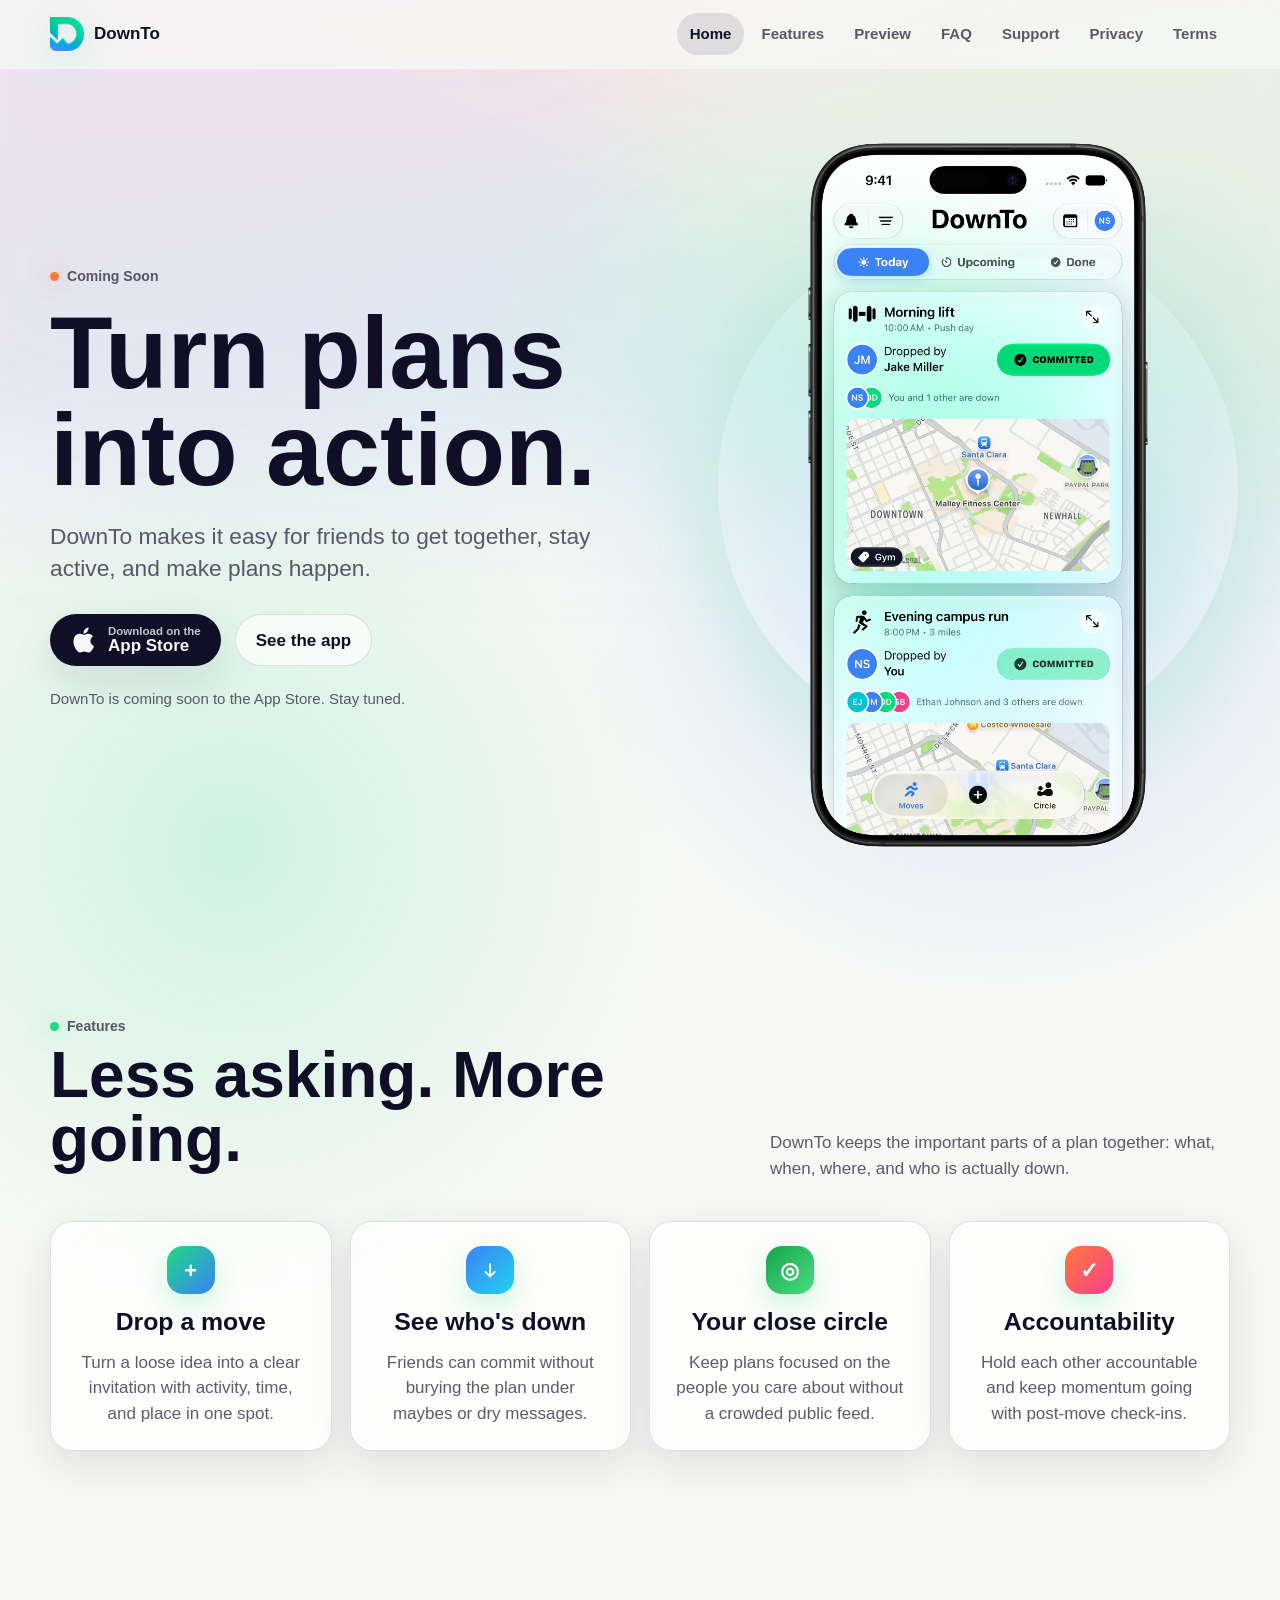
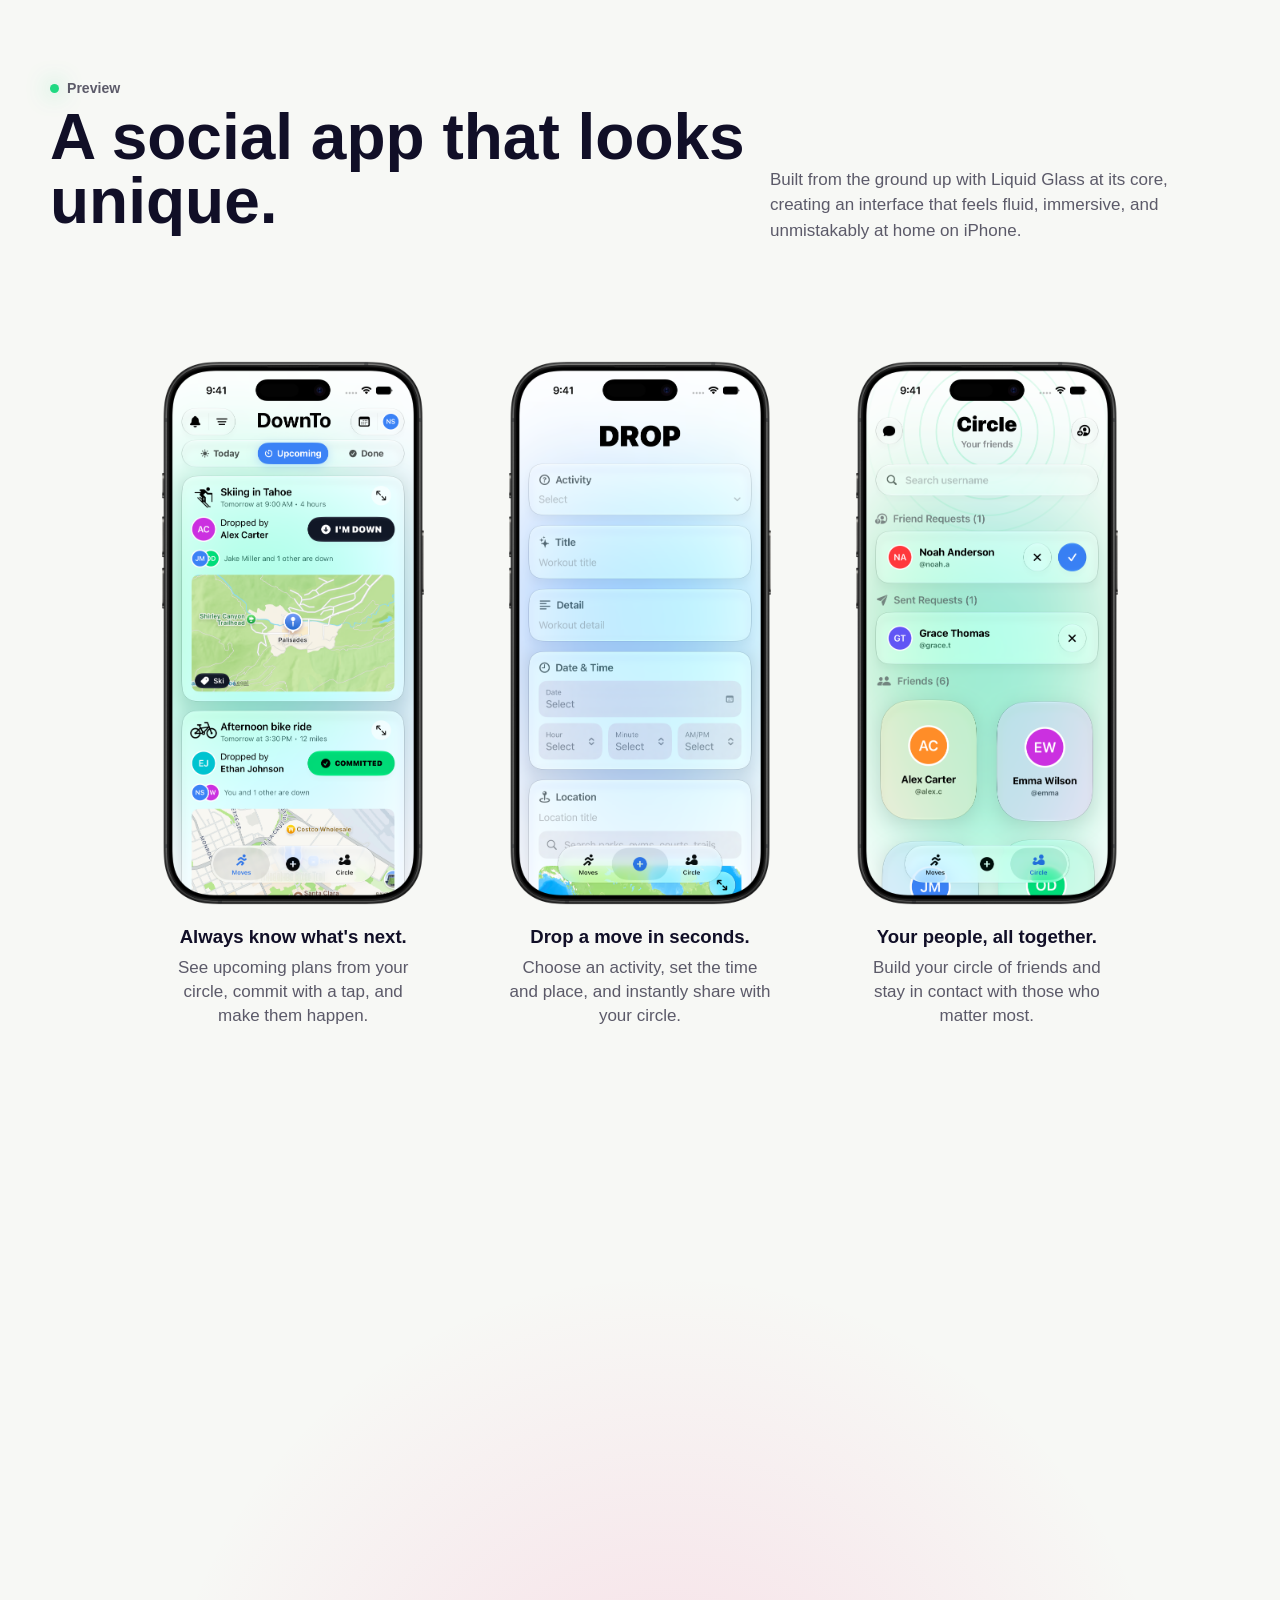
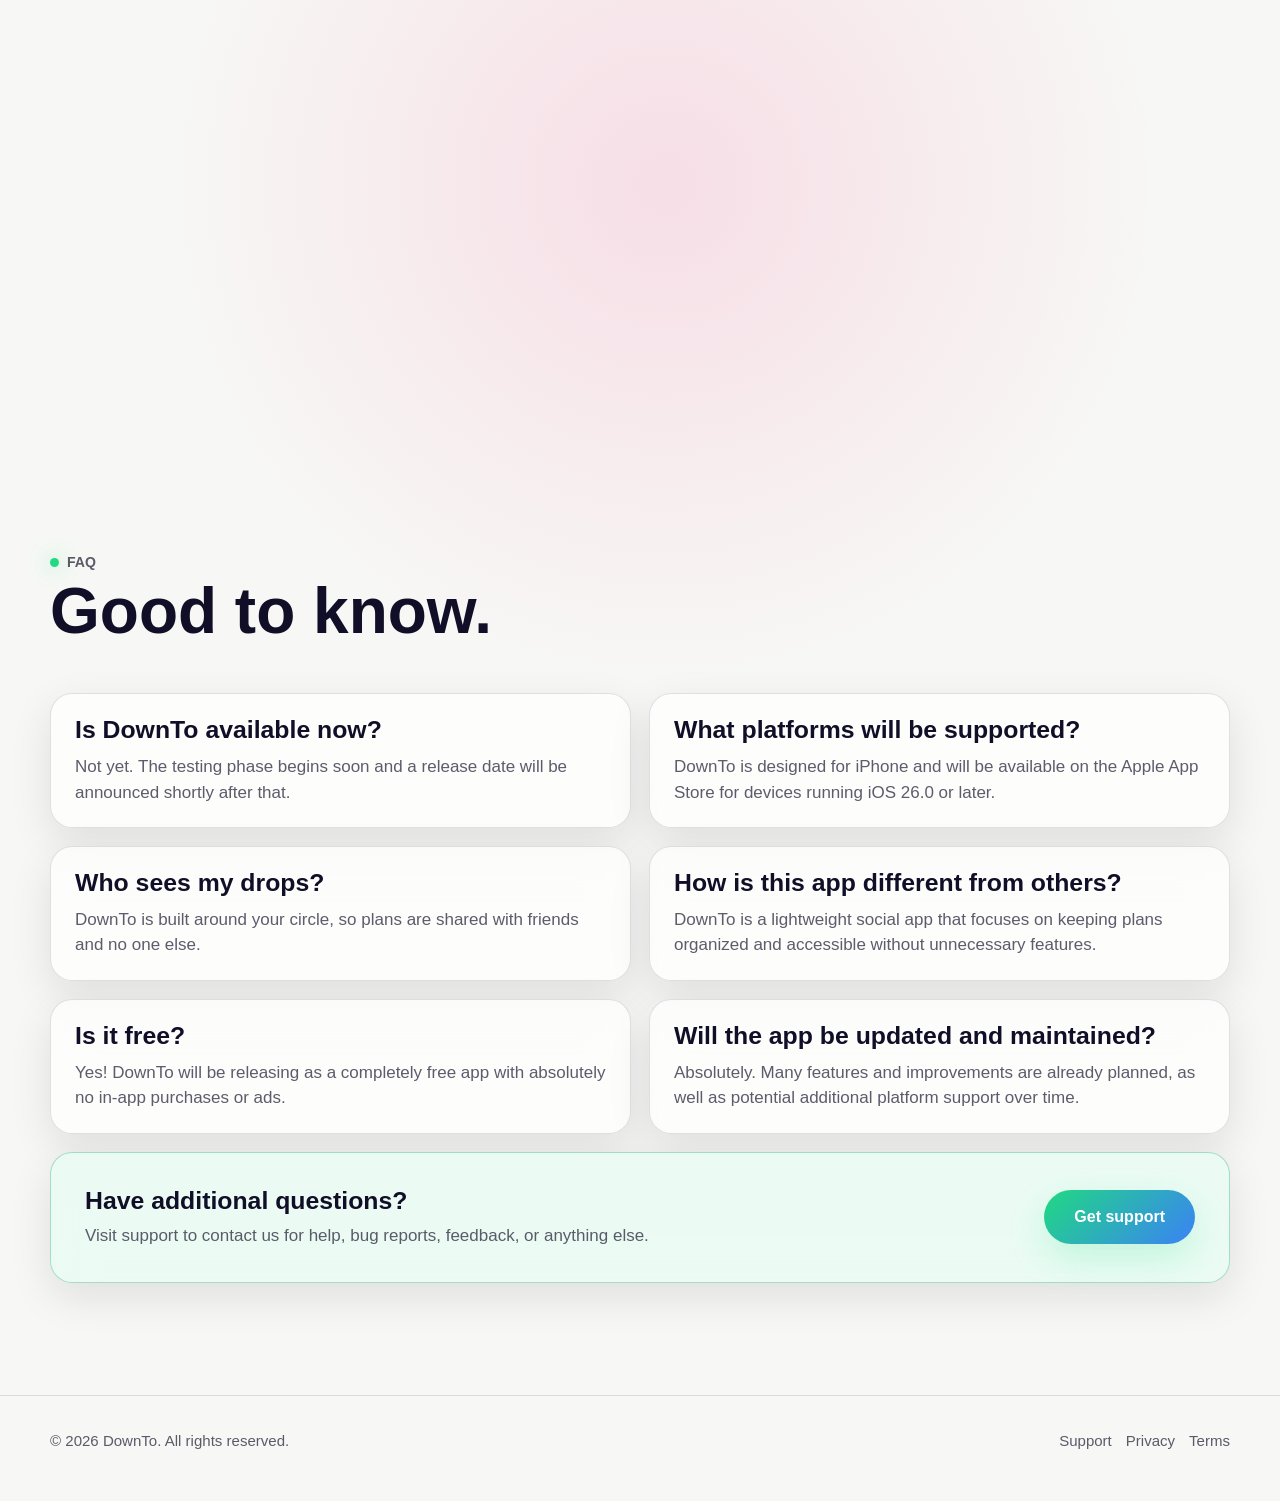
==== index.html @ b578bf41 "In-app screenshot incorporation" ====
<!doctype html>
<html lang="en">
<head>
    <meta charset="utf-8">
    <meta name="viewport" content="width=device-width, initial-scale=1">
    <title>DownTo</title>
    <meta name="description" content="DownTo is an iOS app for dropping plans, seeing who's down, and keeping your close circle in sync.">
    <meta name="theme-color" content="#20d982">
    <meta property="og:title" content="DownTo">
    <meta property="og:description" content="Drop a move, invite your circle, and see who's down.">
    <meta property="og:type" content="website">
    <meta property="og:image" content="assets/favicon-512.png">
    <meta name="twitter:card" content="summary_large_image">
    <link rel="icon" href="assets/favicon-32.png" sizes="32x32">
    <link rel="icon" href="assets/favicon-512.png" sizes="512x512">
    <link rel="apple-touch-icon" href="assets/apple-touch-icon.png">
    <link rel="stylesheet" href="styles.css">
</head>
<body>
    <a class="skip-link" href="#main">Skip to content</a>
    <header class="site-header">
        <nav class="nav" aria-label="Main navigation">
            <a class="brand" href="index.html" aria-label="DownTo home">
                <img src="assets/down-to-logo.png" alt="" width="34" height="34">
                <span>DownTo</span>
            </a>
            <button class="menu-toggle" type="button" aria-label="Open navigation" aria-expanded="false">
                <span></span>
                <span></span>
            </button>
            <div class="nav-links">
                <a href="index.html" aria-current="page">Home</a>
                <a href="#features">Features</a>
                <a href="#screenshots">Preview</a>
                <a href="#faq">FAQ</a>
                <a href="support.html">Support</a>
                <a href="privacy.html">Privacy</a>
                <a href="terms.html">Terms</a>
            </div>
        </nav>
    </header>

    <main id="main">
        <section class="hero container">
            <div class="hero-copy">
                <p class="eyebrow">Coming Soon</p>
                <h1>Turn plans into action.</h1>
                <p class="lead">DownTo makes it easy for friends to get together, stay active, and make plans happen.</p>
                <div class="hero-actions">
                    <a class="app-store-button" href="#" aria-label="Download DownTo on the App Store">
                        <svg width="26" height="30" viewBox="0 0 26 30" aria-hidden="true">
                            <path fill="currentColor" d="M20.4 15.9c0-3.1 2.5-4.6 2.6-4.7-1.5-2.1-3.7-2.4-4.5-2.5-1.9-.2-3.7 1.1-4.7 1.1-1 0-2.5-1.1-4.1-1-2.1 0-4.1 1.2-5.2 3.1-2.2 3.8-.6 9.5 1.6 12.6 1.1 1.5 2.3 3.2 4 3.1 1.6-.1 2.2-1 4.1-1s2.5 1 4.2 1c1.7 0 2.8-1.5 3.9-3.1 1.2-1.8 1.7-3.5 1.7-3.6-.1 0-3.6-1.4-3.6-5zM17.2 6.7c.9-1.1 1.5-2.6 1.4-4.1-1.3.1-2.8.8-3.7 1.9-.8 1-1.6 2.5-1.4 4 1.4.1 2.8-.7 3.7-1.8z"/>
                        </svg>
                        <span class="app-store-copy"><small>Download on the</small>App Store</span>
                    </a>
                    <a class="button-secondary" href="#screenshots">See the app</a>
                </div>
                <p class="hero-note">DownTo is coming soon to the App Store. Stay tuned.</p>
            </div>
            <div class="hero-visual" aria-label="DownTo app preview">
                <div class="orb" aria-hidden="true"></div>
                <picture class="screenshot-slot hero-screenshot-slot">
                    <source srcset="assets/DownTo-1-Dark.png" media="(prefers-color-scheme: dark)">
                    <img src="assets/DownTo-1-Light.png" width="1350" height="2760" draggable="false" aria-hidden="true">
                </picture>
            </div>
        </section>

        <section class="section" id="features" aria-labelledby="features-title">
            <div class="section-header reveal">
                <div>
                    <p class="eyebrow">Features</p>
                    <h2 id="features-title">Less asking. More going.</h2>
                </div>
                <p>DownTo keeps the important parts of a plan together: what, when, where, and who is actually down.</p>
            </div>
            <div class="feature-grid">
                <article class="feature-card reveal">
                    <div class="feature-icon" aria-hidden="true">+</div>
                    <h3>Drop a move</h3>
                    <p>Turn a loose idea into a clear invitation with activity, time, and place in one spot.</p>
                </article>
                <article class="feature-card reveal">
                    <div class="feature-icon" aria-hidden="true">
                        <svg viewBox="0 0 24 24" aria-hidden="true">
                            <path d="M12 4.5a1 1 0 0 1 1 1v11.2l3.3-3.3a1 1 0 1 1 1.4 1.4l-5 5a1 1 0 0 1-1.4 0l-5-5a1 1 0 0 1 1.4-1.4l3.3 3.3V5.5a1 1 0 0 1 1-1Z"/>
                        </svg>
                    </div>
                    <h3>See who's down</h3>
                    <p>Friends can commit without burying the plan under maybes or dry messages.</p>
                </article>
                <article class="feature-card reveal">
                    <div class="feature-icon feature-icon-green-gradient" aria-hidden="true">◎</div>
                    <h3>Your close circle</h3>
                    <p>Keep plans focused on the people you care about without a crowded public feed.</p>
                </article>
                <article class="feature-card reveal">
                    <div class="feature-icon feature-icon-warm-social" aria-hidden="true">✓</div>
                    <h3>Accountability</h3>
                    <p>Hold each other accountable and keep momentum going with post-move check-ins.</p>
                </article>
            </div>
        </section>

        <section class="section" id="screenshots" aria-labelledby="screenshots-title">
            <div class="section-header reveal">
                <div>
                    <p class="eyebrow">Preview</p>
                    <h2 id="screenshots-title">A social app that looks unique.</h2>
                </div>
                <p>Built from the ground up with Liquid Glass at its core, creating an interface that feels fluid, immersive, and unmistakably at home on iPhone.</p>
            </div>
            <div class="screenshot-float-field" aria-label="Preview screenshots">
                <article class="screenshot-card reveal">
                    <picture class="screenshot-slot preview-screenshot-slot">
                        <source srcset="assets/DownTo-2-Dark.png" media="(prefers-color-scheme: dark)">
                        <img src="assets/DownTo-2-Light.png" width="1350" height="2760" draggable="false" aria-hidden="true">
                    </picture>
                    <div class="screenshot-card-copy">
                        <h3>Always know what's next.</h3>
                        <p>See upcoming plans from your circle, commit with a tap, and make them happen.</p>
                    </div>
                </article>
                <article class="screenshot-card reveal">
                    <picture class="screenshot-slot preview-screenshot-slot">
                        <source srcset="assets/DownTo-3-Dark.png" media="(prefers-color-scheme: dark)">
                        <img src="assets/DownTo-3-Light.png" width="1350" height="2760" draggable="false" aria-hidden="true">
                    </picture>
                    <div class="screenshot-card-copy">
                        <h3>Drop a move in seconds.</h3>
                        <p>Choose an activity, set the time and place, and instantly share with your circle.</p>
                    </div>
                </article>
                <article class="screenshot-card reveal">
                    <picture class="screenshot-slot preview-screenshot-slot">
                        <source srcset="assets/DownTo-4-Dark.png" media="(prefers-color-scheme: dark)">
                        <img src="assets/DownTo-4-Light.png" width="1350" height="2760" draggable="false" aria-hidden="true">
                    </picture>
                    <div class="screenshot-card-copy">
                        <h3>Your people, all together.</h3>
                        <p>Build your circle of friends and stay in contact with those who matter most.</p>
                    </div>
                </article>
                <article class="screenshot-card reveal">
                    <picture class="screenshot-slot preview-screenshot-slot">
                        <source srcset="assets/DownTo-5-Dark.png" media="(prefers-color-scheme: dark)">
                        <img src="assets/DownTo-5-Light.png" width="1350" height="2760" draggable="false" aria-hidden="true">
                    </picture>
                    <div class="screenshot-card-copy">
                        <h3>Communicate within the app.</h3>
                        <p>Message friends one-on-one to make plans, coordinate the details, or catch up.</p>
                    </div>
                </article>
                <article class="screenshot-card reveal">
                    <picture class="screenshot-slot preview-screenshot-slot">
                        <source srcset="assets/DownTo-6-Dark.png" media="(prefers-color-scheme: dark)">
                        <img src="assets/DownTo-6-Light.png" width="1350" height="2760" draggable="false" aria-hidden="true">
                    </picture>
                    <div class="screenshot-card-copy">
                        <h3>Get to know your circle.</h3>
                        <p>See activity stats, favorite activities, and completion history to hold each other accountable.</p>
                    </div>
                </article>
                <article class="screenshot-card reveal">
                    <picture class="screenshot-slot preview-screenshot-slot">
                        <source srcset="assets/DownTo-7-Dark.png" media="(prefers-color-scheme: dark)">
                        <img src="assets/DownTo-7-Light.png" width="1350" height="2760" draggable="false" aria-hidden="true">
                    </picture>
                    <div class="screenshot-card-copy">
                        <h3>See what you've completed.</h3>
                        <p>Look back on the moves you and your friends have completed and verify attendance.</p>
                    </div>
                </article>
            </div>
        </section>

        <section class="section" id="faq" aria-labelledby="faq-title">
            <div class="section-header reveal">
                <div>
                    <p class="eyebrow">FAQ</p>
                    <h2 id="faq-title">Good to know.</h2>
                </div>
            </div>
            <div class="faq-grid">
                <article class="faq-item reveal">
                    <h3>Is DownTo available now?</h3>
                    <p>Not yet. The testing phase begins soon and a release date will be announced shortly after that.</p>
                </article>
                <article class="faq-item reveal">
                    <h3>What platforms will be supported?</h3>
                    <p>DownTo is designed for iPhone and will be available on the Apple App Store for devices running iOS 26.0 or later.</p>
                </article>
                <article class="faq-item reveal">
                    <h3>Who sees my drops?</h3>
                    <p>DownTo is built around your circle, so plans are shared with friends and no one else.</p>
                </article>
                <article class="faq-item reveal">
                    <h3>How is this app different from others?</h3>
                    <p>DownTo is a lightweight social app that focuses on keeping plans organized and accessible without unnecessary features.</p>
                </article>
                <article class="faq-item reveal">
                    <h3>Is it free?</h3>
                    <p>Yes! DownTo will be releasing as a completely free app with absolutely no in-app purchases or ads.</p>
                </article>
                <article class="faq-item reveal">
                    <h3>Will the app be updated and maintained?</h3>
                    <p>Absolutely. Many features and improvements are already planned, as well as potential additional platform support over time.</p>
                </article>
                <article class="faq-item contact-panel reveal">
                    <div>
                        <h3>Have additional questions?</h3>
                        <p>Visit support to contact us for help, bug reports, feedback, or anything else.</p>
                    </div>
                    <a class="button" href="support.html">Get support</a>
                </article>
            </div>
        </section>
    </main>

    <footer class="footer">
        <div class="footer-inner">
            <span>&copy; <span data-year></span> DownTo. All rights reserved.</span>
            <div class="footer-links">
                <a href="support.html">Support</a>
                <a href="privacy.html">Privacy</a>
                <a href="terms.html">Terms</a>
            </div>
        </div>
    </footer>
    <script src="script.js" defer></script>
</body>
</html>
---- styles.css ----
:root {
    color-scheme: light dark;
    --accent: #20d982;
    --active: #3b82f6;
    --social: #f43f8c;
    --warm: #ff7a3d;
    --mint: #34d399;
    --ink: #110f27;
    --background: #f7f8f5;
    --surface: rgba(255, 255, 255, 0.68);
    --surface-strong: rgba(255, 255, 255, 0.86);
    --text: #110f27;
    --muted: rgba(17, 15, 39, 0.68);
    --faint: rgba(17, 15, 39, 0.1);
    --line: rgba(17, 15, 39, 0.12);
    --shadow: 0 22px 70px rgba(17, 15, 39, 0.14);
    --soft-shadow: 0 14px 42px rgba(17, 15, 39, 0.1);
    --radius-large: 28px;
    --radius: 22px;
    --radius-small: 16px;
    --max-width: 1180px;
    --nav-height: 68px;
}

@media (prefers-color-scheme: dark) {
    :root {
        --background: #090913;
        --surface: rgba(25, 26, 38, 0.62);
        --surface-strong: rgba(31, 32, 45, 0.86);
        --text: #f7f8ff;
        --muted: rgba(247, 248, 255, 0.68);
        --faint: rgba(247, 248, 255, 0.1);
        --line: rgba(247, 248, 255, 0.14);
        --shadow: 0 22px 74px rgba(0, 0, 0, 0.42);
        --soft-shadow: 0 14px 42px rgba(0, 0, 0, 0.3);
    }
}

* {
    box-sizing: border-box;
}

html {
    scroll-behavior: smooth;
}

body {
    margin: 0;
    min-width: 320px;
    background:
        radial-gradient(circle at 18% 18%, rgba(32, 217, 130, 0.18), transparent 28rem),
        radial-gradient(circle at 78% 12%, rgba(59, 130, 246, 0.18), transparent 28rem),
        radial-gradient(circle at 52% 72%, rgba(244, 63, 140, 0.14), transparent 32rem),
        var(--background);
    color: var(--text);
    font-family: -apple-system, BlinkMacSystemFont, "SF Pro Display", "SF Pro Text", "Helvetica Neue", Arial, sans-serif;
    font-size: 17px;
    line-height: 1.5;
    text-rendering: optimizeLegibility;
    -webkit-font-smoothing: antialiased;
}

body::before {
    position: fixed;
    inset: -20% -10% auto;
    z-index: -2;
    height: 72vh;
    content: "";
    background:
        conic-gradient(from 135deg at 50% 50%, rgba(32, 217, 130, 0.22), rgba(59, 130, 246, 0.2), rgba(244, 63, 140, 0.18), rgba(255, 122, 61, 0.12), rgba(32, 217, 130, 0.22));
    filter: blur(88px);
    opacity: 0.72;
    transform: translate3d(0, 0, 0);
    animation: meshDrift 18s ease-in-out infinite alternate;
}

@media (prefers-reduced-motion: reduce) {
    html {
        scroll-behavior: auto;
    }

    *, *::before, *::after {
        animation-duration: 0.001ms !important;
        animation-iteration-count: 1 !important;
        scroll-behavior: auto !important;
        transition-duration: 0.001ms !important;
    }
}

a {
    color: inherit;
    text-decoration: none;
}

a:hover {
    color: var(--active);
}

img {
    display: block;
    max-width: 100%;
}

button,
input,
textarea {
    font: inherit;
}

.skip-link {
    position: fixed;
    top: 12px;
    left: 12px;
    z-index: 100;
    width: 1px;
    height: 1px;
    padding: 10px 14px;
    overflow: hidden;
    border-radius: 999px;
    background: var(--text);
    color: var(--background);
    clip-path: inset(50%);
    white-space: nowrap;
}

.skip-link:focus-visible {
    width: auto;
    height: auto;
    overflow: visible;
    clip-path: none;
}

.site-header {
    position: sticky;
    top: 0;
    z-index: 20;
    min-height: var(--nav-height);
    border-bottom: 1px solid rgba(255, 255, 255, 0.08);
    background: color-mix(in srgb, var(--background) 78%, transparent);
    -webkit-backdrop-filter: blur(24px) saturate(1.35);
    backdrop-filter: blur(24px) saturate(1.35);
}

.site-header::before {
    position: fixed;
    top: -100vh;
    right: 0;
    left: 0;
    height: 100vh;
    pointer-events: none;
    content: "";
    background: inherit;
    -webkit-backdrop-filter: inherit;
    backdrop-filter: inherit;
}

.nav {
    position: relative;
    display: flex;
    align-items: center;
    justify-content: space-between;
    width: min(100% - 36px, var(--max-width));
    min-height: var(--nav-height);
    margin: 0 auto;
    gap: 18px;
}

.brand {
    display: inline-flex;
    align-items: center;
    gap: 10px;
    font-weight: 700;
    letter-spacing: 0;
}

.brand img {
    width: 34px;
    height: 34px;
    filter: drop-shadow(0 8px 18px rgba(32, 217, 130, 0.28));
}

.nav-links {
    display: flex;
    align-items: center;
    gap: 4px;
}

.nav-links a {
    min-height: 42px;
    padding: 10px 13px;
    border-radius: 999px;
    color: var(--muted);
    font-size: 0.94rem;
    font-weight: 600;
}

.nav-links a[aria-current="page"],
.nav-links a:hover {
    background: var(--faint);
    color: var(--text);
}

.menu-toggle {
    display: none;
    width: 42px;
    height: 42px;
    border: 1px solid var(--line);
    border-radius: 999px;
    background: var(--surface);
    color: var(--text);
}

.menu-toggle span {
    display: block;
    width: 18px;
    height: 2px;
    margin: 4px auto;
    border-radius: 999px;
    background: currentColor;
}

.container,
.section {
    width: min(100% - 48px, var(--max-width));
    margin: 0 auto;
}

.hero {
    display: grid;
    grid-template-columns: minmax(0, 1fr) minmax(300px, 0.84fr);
    align-items: center;
    min-height: calc(100svh - var(--nav-height));
    padding: 58px 0 54px;
    gap: clamp(34px, 6vw, 86px);
}

.eyebrow {
    display: inline-flex;
    align-items: center;
    gap: 8px;
    margin: 0 0 18px;
    color: var(--muted);
    font-size: 0.88rem;
    font-weight: 700;
}

.hero .eyebrow::before {
    width: 9px;
    height: 9px;
    border-radius: 999px;
    background: var(--warm);
    box-shadow: 0 0 22px rgba(255, 122, 61, 0.7);
    content: "";
}

.section .eyebrow::before,
.page-hero .eyebrow::before {
    width: 9px;
    height: 9px;
    border-radius: 999px;
    background: var(--accent);
    box-shadow: 0 0 22px rgba(32, 217, 130, 0.7);
    content: "";
}

h1,
h2,
h3,
p {
    margin-top: 0;
}

h1 {
    max-width: 760px;
    margin-bottom: 22px;
    font-size: clamp(3.4rem, 8vw, 6.9rem);
    line-height: 0.94;
    letter-spacing: 0;
}

h2 {
    max-width: 760px;
    margin-bottom: 16px;
    font-size: clamp(2.2rem, 5vw, 4.5rem);
    line-height: 1;
    letter-spacing: 0;
}

h3 {
    margin-bottom: 10px;
    font-size: clamp(1.2rem, 2vw, 1.55rem);
    line-height: 1.12;
}

.lead {
    max-width: 680px;
    color: var(--muted);
    font-size: clamp(1.14rem, 2vw, 1.42rem);
    line-height: 1.42;
}

.hero-actions,
.button-row {
    display: flex;
    flex-wrap: wrap;
    align-items: center;
    gap: 14px;
    margin-top: 30px;
}

.app-store-button,
.button,
.button-secondary {
    display: inline-flex;
    align-items: center;
    justify-content: center;
    min-height: 52px;
    border-radius: 999px;
    font-weight: 800;
}

.app-store-button {
    gap: 12px;
    padding: 10px 20px;
    background: var(--text);
    color: var(--background);
    box-shadow: var(--soft-shadow);
}

.app-store-button:hover {
    color: var(--background);
    transform: translateY(-1px);
}

.app-store-button svg {
    flex: 0 0 auto;
}

.app-store-copy {
    display: grid;
    line-height: 1.05;
}

.app-store-copy small {
    font-size: 0.72rem;
    font-weight: 700;
    opacity: 0.78;
}

.button {
    padding: 0 22px;
    background: linear-gradient(135deg, var(--accent), var(--active));
    color: #fff;
    box-shadow: 0 16px 44px rgba(32, 217, 130, 0.24);
}

.button:hover {
    color: #fff;
    transform: translateY(-1px);
}

.button-secondary {
    padding: 0 20px;
    border: 1px solid var(--line);
    background: var(--surface);
    color: var(--text);
    backdrop-filter: blur(18px);
}

.hero-note {
    margin: 22px 0 0;
    color: var(--muted);
    font-size: 0.94rem;
}

.hero-visual {
    position: relative;
    display: grid;
    place-items: center;
    min-height: 620px;
}

.orb {
    position: absolute;
    width: min(84vw, 520px);
    aspect-ratio: 1;
    border: 1px solid rgba(255, 255, 255, 0.15);
    border-radius: 50%;
    background:
        radial-gradient(circle at 62% 64%, rgba(32, 217, 130, 0.18), transparent 38%),
        rgba(255, 255, 255, 0.06);
    box-shadow:
        inset 0 0 58px rgba(255, 255, 255, 0.18),
        0 34px 90px rgba(32, 217, 130, 0.16);
    backdrop-filter: blur(18px) saturate(1.35);
    animation: breathe 6s ease-in-out infinite alternate;
}

.screenshot-slot.hero-screenshot-slot {
    z-index: 1;
    display: block;
    width: min(64vw, 350px);
    aspect-ratio: auto;
    min-height: 0;
    padding: 0;
    overflow: visible;
    border: 0;
    border-radius: 24px;
    background: none;
    box-shadow: none;
    transform: translateY(8px);
}

.hero-screenshot-slot img {
    width: 100%;
    height: auto;
    border-radius: 24px;
    user-select: none;
    -webkit-user-drag: none;
}

.hero-screenshot-slot .screenshot-icon {
    width: 54px;
    height: 54px;
    margin-bottom: 15px;
    border-radius: 16px;
}

.hero-screenshot-slot .screenshot-label {
    margin-bottom: 0;
    font-size: 1rem;
}

.phone {
    position: relative;
    z-index: 1;
    width: min(78vw, 328px);
    height: 676px;
    padding: 14px;
    border: 1px solid rgba(255, 255, 255, 0.34);
    border-radius: 48px;
    background: linear-gradient(145deg, rgba(255, 255, 255, 0.58), rgba(255, 255, 255, 0.12));
    box-shadow: var(--shadow);
    backdrop-filter: blur(30px) saturate(1.35);
}

.phone::before {
    position: absolute;
    top: 11px;
    left: 50%;
    width: 96px;
    height: 27px;
    border-radius: 999px;
    background: rgba(0, 0, 0, 0.78);
    content: "";
    transform: translateX(-50%);
}

.phone-screen {
    height: 100%;
    overflow: hidden;
    border-radius: 38px;
    background:
        radial-gradient(circle at 20% 8%, rgba(32, 217, 130, 0.22), transparent 42%),
        radial-gradient(circle at 86% 22%, rgba(59, 130, 246, 0.22), transparent 36%),
        color-mix(in srgb, var(--background) 92%, white 8%);
}

.screenshot-phone-screen {
    display: flex;
    align-items: center;
    justify-content: center;
    padding: 24px;
}

.hero-screenshot-frame {
    position: relative;
    z-index: 1;
    width: min(100%, 420px);
}

.hero-screenshot-placeholder {
    min-height: 520px;
}

.screenshot-placeholder {
    display: flex;
    flex: 1;
    flex-direction: column;
    align-items: center;
    justify-content: center;
    min-height: 420px;
    padding: 24px;
    border: 1px dashed rgba(17, 15, 39, 0.18);
    border-radius: 24px;
    background: linear-gradient(135deg, rgba(255, 255, 255, 0.74), rgba(255, 255, 255, 0.22));
    box-shadow: inset 0 1px 0 rgba(255, 255, 255, 0.5);
    color: var(--muted);
    text-align: center;
}

.screenshot-placeholder-card {
    min-height: 320px;
    margin: 28px;
}

.screenshot-icon {
    width: 56px;
    height: 56px;
    margin-bottom: 16px;
    border-radius: 16px;
    background: linear-gradient(135deg, var(--accent), var(--active));
}

.screenshot-label {
    margin-bottom: 6px;
    color: var(--text);
    font-size: 1rem;
    font-weight: 800;
}

.screenshot-subtitle {
    max-width: 180px;
    font-size: 0.92rem;
    line-height: 1.45;
}

.drop-card {
    position: relative;
    min-height: 344px;
    padding: 18px;
    border: 1px solid rgba(255, 255, 255, 0.24);
    border-radius: 24px;
    background: color-mix(in srgb, var(--surface) 90%, transparent);
    box-shadow: 0 18px 40px rgba(17, 15, 39, 0.12);
    backdrop-filter: blur(18px);
}

.drop-meta {
    color: var(--muted);
    font-size: 0.76rem;
    font-weight: 700;
}

.drop-title {
    margin: 6px 0 14px;
    font-size: 1.44rem;
    font-weight: 900;
    line-height: 1.05;
}

.host-row,
.avatar-stack,
.map-pins,
.mini-chat {
    display: flex;
    align-items: center;
}

.host-row {
    gap: 10px;
    margin-bottom: 16px;
}

.avatar,
.avatar-stack span {
    display: grid;
    place-items: center;
    width: 38px;
    height: 38px;
    border: 2px solid color-mix(in srgb, var(--background) 84%, white 16%);
    border-radius: 999px;
    background: var(--active);
    color: #fff;
    font-size: 0.75rem;
    font-weight: 900;
}

.avatar-stack span {
    margin-left: -8px;
}

.avatar-stack span:first-child {
    margin-left: 0;
    background: var(--accent);
}

.avatar-stack span:nth-child(2) {
    background: var(--social);
}

.avatar-stack span:nth-child(3) {
    background: var(--warm);
}

.map-preview {
    position: absolute;
    right: 18px;
    bottom: 18px;
    left: 18px;
    height: 128px;
    overflow: hidden;
    border-radius: 18px;
    background:
        linear-gradient(135deg, rgba(32, 217, 130, 0.18), rgba(59, 130, 246, 0.2)),
        repeating-linear-gradient(35deg, rgba(255, 255, 255, 0.2) 0 2px, transparent 2px 18px);
}

.map-preview::before,
.map-preview::after {
    position: absolute;
    border-radius: 999px;
    background: rgba(255, 255, 255, 0.42);
    content: "";
}

.map-preview::before {
    inset: 22px -10px auto;
    height: 10px;
    transform: rotate(-12deg);
}

.map-preview::after {
    top: 0;
    bottom: 0;
    left: 42%;
    width: 12px;
    transform: rotate(24deg);
}

.pin {
    position: absolute;
    top: 42%;
    left: 52%;
    z-index: 1;
    width: 24px;
    height: 24px;
    border: 4px solid white;
    border-radius: 999px 999px 999px 4px;
    background: var(--social);
    box-shadow: 0 8px 20px rgba(17, 15, 39, 0.24);
    transform: rotate(-45deg);
}

.section {
    padding: clamp(58px, 10vw, 112px) 0;
}

.section-header {
    display: flex;
    align-items: end;
    justify-content: space-between;
    margin-bottom: 34px;
    gap: 24px;
}

.section-header p {
    max-width: 460px;
    margin-bottom: 6px;
    color: var(--muted);
}

.feature-grid,
.screenshot-grid,
.faq-grid,
.support-grid {
    display: grid;
    gap: 18px;
}

.feature-grid {
    grid-template-columns: repeat(4, minmax(0, 1fr));
}

.feature-card,
.screenshot-card,
.faq-item,
.support-card,
.legal-card,
.contact-panel {
    border: 1px solid var(--line);
    background: var(--surface);
    box-shadow: var(--soft-shadow);
    backdrop-filter: blur(22px) saturate(1.25);
}

.feature-card {
    display: flex;
    flex-direction: column;
    align-items: center;
    justify-content: center;
    gap: 14px;
    min-height: 220px;
    padding: 24px;
    border-radius: var(--radius);
    text-align: center;
}

.feature-card h3,
.feature-card p {
    margin: 0;
}

.feature-icon {
    display: grid;
    place-items: center;
    width: 48px;
    height: 48px;
    margin: 0;
    border-radius: 16px;
    background: linear-gradient(135deg, var(--accent), var(--active));
    color: #fff;
    font-size: 1.38rem;
    font-weight: 900;
    box-shadow: 0 12px 30px rgba(32, 217, 130, 0.22);
}

.feature-icon svg {
    width: 22px;
    height: 22px;
    fill: currentColor;
}

.feature-card:nth-child(2) .feature-icon {
    background: linear-gradient(135deg, var(--active), #22d3ee);
}

.feature-card:nth-child(3) .feature-icon {
    background: linear-gradient(135deg, #16a34a 0%, #4ade80 100%);
}

.feature-card:nth-child(4) .feature-icon {
    background: linear-gradient(135deg, var(--warm) 0%, var(--social) 100%);
}

.feature-icon-accent,
.feature-icon-green-gradient {
    background: linear-gradient(135deg, #16a34a 0%, #4ade80 100%);
}

.feature-icon-warm-social {
    background: linear-gradient(135deg, var(--warm) 0%, var(--social) 100%);
}

.feature-card p,
.screenshot-card p,
.faq-item p,
.support-card p,
.legal-card p,
.contact-panel p,
.legal-list {
    color: var(--muted);
}

.screenshot-float-field {
    position: relative;
    display: grid;
    grid-template-columns: repeat(3, minmax(0, 270px));
    align-items: start;
    justify-content: center;
    gap: clamp(58px, 7vw, 96px) clamp(38px, 6vw, 82px);
    padding: clamp(36px, 6vw, 74px) clamp(18px, 5vw, 64px) clamp(58px, 8vw, 108px);
}

.screenshot-card {
    display: grid;
    grid-template-rows: minmax(260px, 1fr) auto;
    gap: 18px;
    min-width: 0;
    border: 0;
    background: transparent;
    box-shadow: none;
    backdrop-filter: none;
    transform: translateY(var(--float-y, 0)) rotate(var(--float-rotate, 0deg));
    animation: screenshotFloat 7s ease-in-out infinite alternate;
    animation-delay: var(--float-delay, 0s);
}

.screenshot-card:nth-child(1) {
    --float-y: 56px;
    --float-rotate: -3deg;
    --float-delay: -1.2s;
}

.screenshot-card:nth-child(2) {
    --float-y: 24px;
    --float-rotate: 2deg;
    --float-delay: -3.4s;
}

.screenshot-card:nth-child(3) {
    --float-y: 72px;
    --float-rotate: -1.5deg;
    --float-delay: -2.1s;
}

.screenshot-card:nth-child(4) {
    --float-y: -4px;
    --float-rotate: 2.5deg;
    --float-delay: -4.6s;
}

.screenshot-card:nth-child(5) {
    --float-y: -22px;
    --float-rotate: -2deg;
    --float-delay: -0.8s;
}

.screenshot-card:nth-child(6) {
    --float-y: 12px;
    --float-rotate: 3deg;
    --float-delay: -5.2s;
}

.screenshot-slot {
    position: relative;
    display: flex;
    flex-direction: column;
    align-items: center;
    justify-content: center;
    width: 100%;
    aspect-ratio: 9 / 19.5;
    min-height: 260px;
    padding: 22px;
    overflow: hidden;
    border: 1px dashed rgba(17, 15, 39, 0.18);
    border-radius: 24px;
    background:
        linear-gradient(180deg, rgba(255, 255, 255, 0.42), rgba(255, 255, 255, 0.08)) border-box,
        radial-gradient(circle at 20% 8%, rgba(32, 217, 130, 0.22), transparent 34%),
        radial-gradient(circle at 82% 18%, rgba(59, 130, 246, 0.18), transparent 36%),
        color-mix(in srgb, var(--surface-strong) 82%, var(--background) 18%);
    box-shadow:
        inset 0 1px 0 rgba(255, 255, 255, 0.5),
        0 28px 60px rgba(17, 15, 39, 0.16);
    color: var(--muted);
    text-align: center;
}

.screenshot-slot.preview-screenshot-slot {
    display: block;
    aspect-ratio: auto;
    min-height: 0;
    padding: 0;
    overflow: visible;
    border: 0;
    background: none;
    box-shadow: none;
}

.preview-screenshot-slot img {
    width: 100%;
    height: auto;
    border-radius: 24px;
    user-select: none;
    -webkit-user-drag: none;
}

.screenshot-card-copy {
    display: grid;
    grid-template-rows: auto 1fr;
    gap: 8px;
    min-height: 118px;
    padding: 0 4px;
    text-align: center;
}

.screenshot-card-copy h3,
.screenshot-card-copy p {
    margin: 0;
}

.screenshot-card-copy h3 {
    font-size: clamp(1.02rem, 1.45vw, 1.28rem);
    line-height: 1.12;
}

.screenshot-card-copy p {
    line-height: 1.4;
}

.mini-phone {
    align-self: end;
    width: min(78%, 250px);
    height: 468px;
    margin: 28px auto 0;
    padding: 10px;
    border-radius: 36px 36px 0 0;
    background: linear-gradient(145deg, rgba(255, 255, 255, 0.52), rgba(255, 255, 255, 0.1));
    box-shadow: 0 20px 54px rgba(17, 15, 39, 0.16);
}

.mini-screen {
    height: 100%;
    overflow: hidden;
    border-radius: 28px 28px 0 0;
    background:
        radial-gradient(circle at 10% 12%, rgba(32, 217, 130, 0.18), transparent 42%),
        color-mix(in srgb, var(--background) 94%, white 6%);
    padding: 20px 16px;
}

.mini-screen h4 {
    margin: 0 0 18px;
    font-size: 1.28rem;
}

.mini-move,
.mini-message {
    padding: 14px;
    border: 1px solid var(--line);
    border-radius: 18px;
    background: var(--surface-strong);
    margin-bottom: 12px;
}

.mini-move strong,
.mini-message strong {
    display: block;
    margin-bottom: 4px;
}

.mini-move span,
.mini-message span {
    color: var(--muted);
    font-size: 0.86rem;
}

.mini-message {
    margin-left: 24px;
    background: color-mix(in srgb, var(--accent) 18%, var(--surface-strong));
}

.mini-message.outgoing {
    margin-right: 24px;
    margin-left: 0;
    background: color-mix(in srgb, var(--active) 16%, var(--surface-strong));
}

.faq-grid {
    grid-template-columns: repeat(2, minmax(0, 1fr));
}

.faq-item,
.support-card,
.legal-card,
.contact-panel {
    border-radius: var(--radius);
}

.faq-item {
    display: flex;
    flex-direction: column;
    gap: 8px;
    padding: 22px 24px;
}

.contact-panel {
    display: grid;
    grid-template-columns: minmax(0, 1fr) auto;
    align-items: center;
    grid-column: 1 / -1;
    min-height: 92px;
    padding: clamp(20px, 5vw, 34px);
    gap: 20px;
    background: color-mix(in srgb, var(--accent) 8%, var(--surface-strong));
    border-color: color-mix(in srgb, var(--accent) 26%, var(--line));
}

.contact-panel > div {
    display: flex;
    flex-direction: column;
    gap: 6px;
}

.faq-item h3,
.faq-item p,
.contact-panel h3,
.contact-panel p {
    margin: 0;
}

.faq-item h3 {
    margin-bottom: 2px;
}

.contact-panel .button {
    display: inline-flex;
    align-items: center;
    justify-content: center;
    flex: 0 0 220px;
    min-height: 54px;
    padding: 0 30px;
    font-size: 1rem;
    box-shadow: 0 14px 36px rgba(32, 217, 130, 0.22);
}

.footer {
    padding: 34px 0 48px;
    border-top: 1px solid var(--line);
}

.footer-inner {
    display: flex;
    align-items: center;
    justify-content: space-between;
    width: min(100% - 48px, var(--max-width));
    margin: 0 auto;
    gap: 20px;
    color: var(--muted);
    font-size: 0.94rem;
}

.footer-links {
    display: flex;
    flex-wrap: wrap;
    gap: 14px;
}

.page-hero {
    padding: clamp(64px, 12vw, 132px) 0 clamp(34px, 7vw, 72px);
}

.page-hero h1 {
    max-width: 900px;
    font-size: clamp(3rem, 7vw, 6rem);
}

.legal-layout,
.support-layout {
    display: grid;
    grid-template-columns: minmax(0, 0.72fr) minmax(280px, 0.28fr);
    gap: 22px;
    padding-bottom: 96px;
}

.legal-card {
    padding: clamp(24px, 5vw, 46px);
}

.legal-card h2 {
    margin-top: 42px;
    font-size: clamp(1.6rem, 3vw, 2.2rem);
}

.legal-card h2:first-child {
    margin-top: 0;
}

.legal-list {
    padding-left: 22px;
}

.legal-list li + li {
    margin-top: 10px;
}

.side-note {
    position: sticky;
    top: calc(var(--nav-height) + 18px);
    align-self: start;
    padding: 22px;
    border: 1px solid var(--line);
    border-radius: var(--radius);
    background: var(--surface);
    color: var(--muted);
    backdrop-filter: blur(18px);
}

.support-grid {
    grid-template-columns: repeat(3, minmax(0, 1fr));
    margin-bottom: 22px;
}

.support-card {
    padding: 24px;
}

.support-form {
    display: grid;
    gap: 14px;
    margin-top: 18px;
}

.field {
    display: grid;
    gap: 8px;
}

.field label {
    font-size: 0.9rem;
    font-weight: 800;
}

.field input,
.field textarea {
    width: 100%;
    border: 1px solid var(--line);
    border-radius: 16px;
    background: var(--surface-strong);
    color: var(--text);
    padding: 14px 16px;
}

.field textarea {
    min-height: 150px;
    resize: vertical;
}

.form-note {
    margin: 0;
    color: var(--muted);
    font-size: 0.9rem;
}

.reveal {
    opacity: 0;
    transform: translateY(22px);
    transition: opacity 700ms ease, transform 700ms ease;
}

.reveal.is-visible {
    opacity: 1;
    transform: translateY(0);
}

@keyframes meshDrift {
    from {
        transform: translate3d(-2%, -1%, 0) scale(1);
    }

    to {
        transform: translate3d(2%, 3%, 0) scale(1.08);
    }
}

@keyframes breathe {
    from {
        transform: translateY(0) scale(0.992);
    }

    to {
        transform: translateY(-10px) scale(1.018);
    }
}

@keyframes screenshotFloat {
    from {
        transform: translateY(var(--float-y, 0)) rotate(var(--float-rotate, 0deg));
    }

    to {
        transform: translateY(calc(var(--float-y, 0) - 12px)) rotate(calc(var(--float-rotate, 0deg) * -0.75));
    }
}

@media (max-width: 980px) {
    .hero,
    .legal-layout,
    .support-layout {
        grid-template-columns: 1fr;
    }

    .hero {
        min-height: auto;
        padding-top: 52px;
    }

    .hero-visual {
        min-height: 560px;
    }

    .feature-grid,
    .support-grid {
        grid-template-columns: repeat(2, minmax(0, 1fr));
    }

    .side-note {
        position: static;
    }

    .screenshot-float-field {
        grid-template-columns: repeat(3, minmax(0, 220px));
        gap: 64px 42px;
    }
}

@media (max-width: 720px) {
    :root {
        --nav-height: 62px;
    }

    .nav {
        width: min(100% - 56px, var(--max-width));
    }

    .menu-toggle {
        display: block;
    }

    .nav-links {
        position: absolute;
        top: calc(var(--nav-height) + 8px);
        right: 28px;
        left: 28px;
        display: none;
        flex-direction: column;
        align-items: stretch;
        padding: 12px;
        border: 1px solid color-mix(in srgb, var(--text) 18%, transparent);
        border-radius: 22px;
        background: color-mix(in srgb, var(--background) 96%, var(--text) 4%);
        box-shadow: 0 18px 50px rgba(17, 15, 39, 0.22);
        -webkit-backdrop-filter: blur(28px) saturate(1.2);
        backdrop-filter: blur(28px) saturate(1.2);
    }

    .nav-links a {
        color: color-mix(in srgb, var(--text) 82%, transparent);
    }

    .nav-links.is-open {
        display: flex;
    }

    .nav-links a {
        width: 100%;
    }

    .container,
    .section {
        width: min(100% - 56px, var(--max-width));
    }

    .hero {
        padding-top: 68px;
        padding-bottom: 70px;
    }

    .section {
        padding-top: 76px;
        padding-bottom: 76px;
    }

    .section-header {
        margin-bottom: 42px;
    }

    .feature-grid,
    .faq-grid,
    .support-grid {
        gap: 22px;
    }

    .feature-card,
    .faq-item,
    .support-card,
    .side-note {
        padding: 28px;
    }

    .contact-panel {
        padding: 28px;
    }

    .page-hero {
        padding-top: 88px;
        padding-bottom: 52px;
    }

    .legal-layout,
    .support-layout {
        gap: 28px;
        padding-bottom: 80px;
    }

    .legal-card {
        padding: 30px;
    }

    .footer {
        padding-top: 42px;
        padding-bottom: 54px;
    }

    .section-header,
    .contact-panel,
    .footer-inner {
        display: block;
    }

    .contact-panel .button {
        width: 100%;
        margin-top: 18px;
        padding: 14px 24px;
    }

    .feature-grid,
    .faq-grid,
    .support-grid {
        grid-template-columns: 1fr;
    }

    .hero-visual {
        min-height: 520px;
    }

    .screenshot-slot.hero-screenshot-slot {
        width: min(72vw, 285px);
    }

    .phone {
        width: min(92vw, 310px);
        height: 630px;
    }

    .orb {
        width: min(94vw, 410px);
    }

    .mini-phone {
        width: min(82%, 235px);
        height: 420px;
    }

    .screenshot-float-field {
        grid-template-columns: repeat(2, minmax(0, 240px));
        gap: 56px 28px;
        padding: 26px clamp(10px, 4vw, 28px) 64px;
    }

    .screenshot-card {
        --float-y: 0;
        --float-rotate: 0deg;
        grid-template-rows: minmax(220px, 1fr) auto;
        animation-duration: 8s;
    }

    .screenshot-card:nth-child(odd) {
        --float-y: 24px;
    }

    .screenshot-card:nth-child(even) {
        --float-y: -10px;
    }

    .screenshot-slot {
        min-height: 220px;
    }

    .footer-links {
        margin-top: 14px;
    }
}

@media (max-width: 430px) {
    .container,
    .section,
    .nav,
    .footer-inner {
        width: calc(100% - 48px);
    }

    .nav-links {
        right: 24px;
        left: 24px;
    }

    .feature-card,
    .faq-item,
    .support-card,
    .side-note,
    .contact-panel,
    .legal-card {
        padding: 24px;
    }

    .screenshot-float-field {
        grid-template-columns: minmax(0, min(100%, 270px));
        gap: 42px;
        padding-inline: 0;
    }

    .screenshot-card:nth-child(odd),
    .screenshot-card:nth-child(even) {
        --float-y: 0;
    }
}
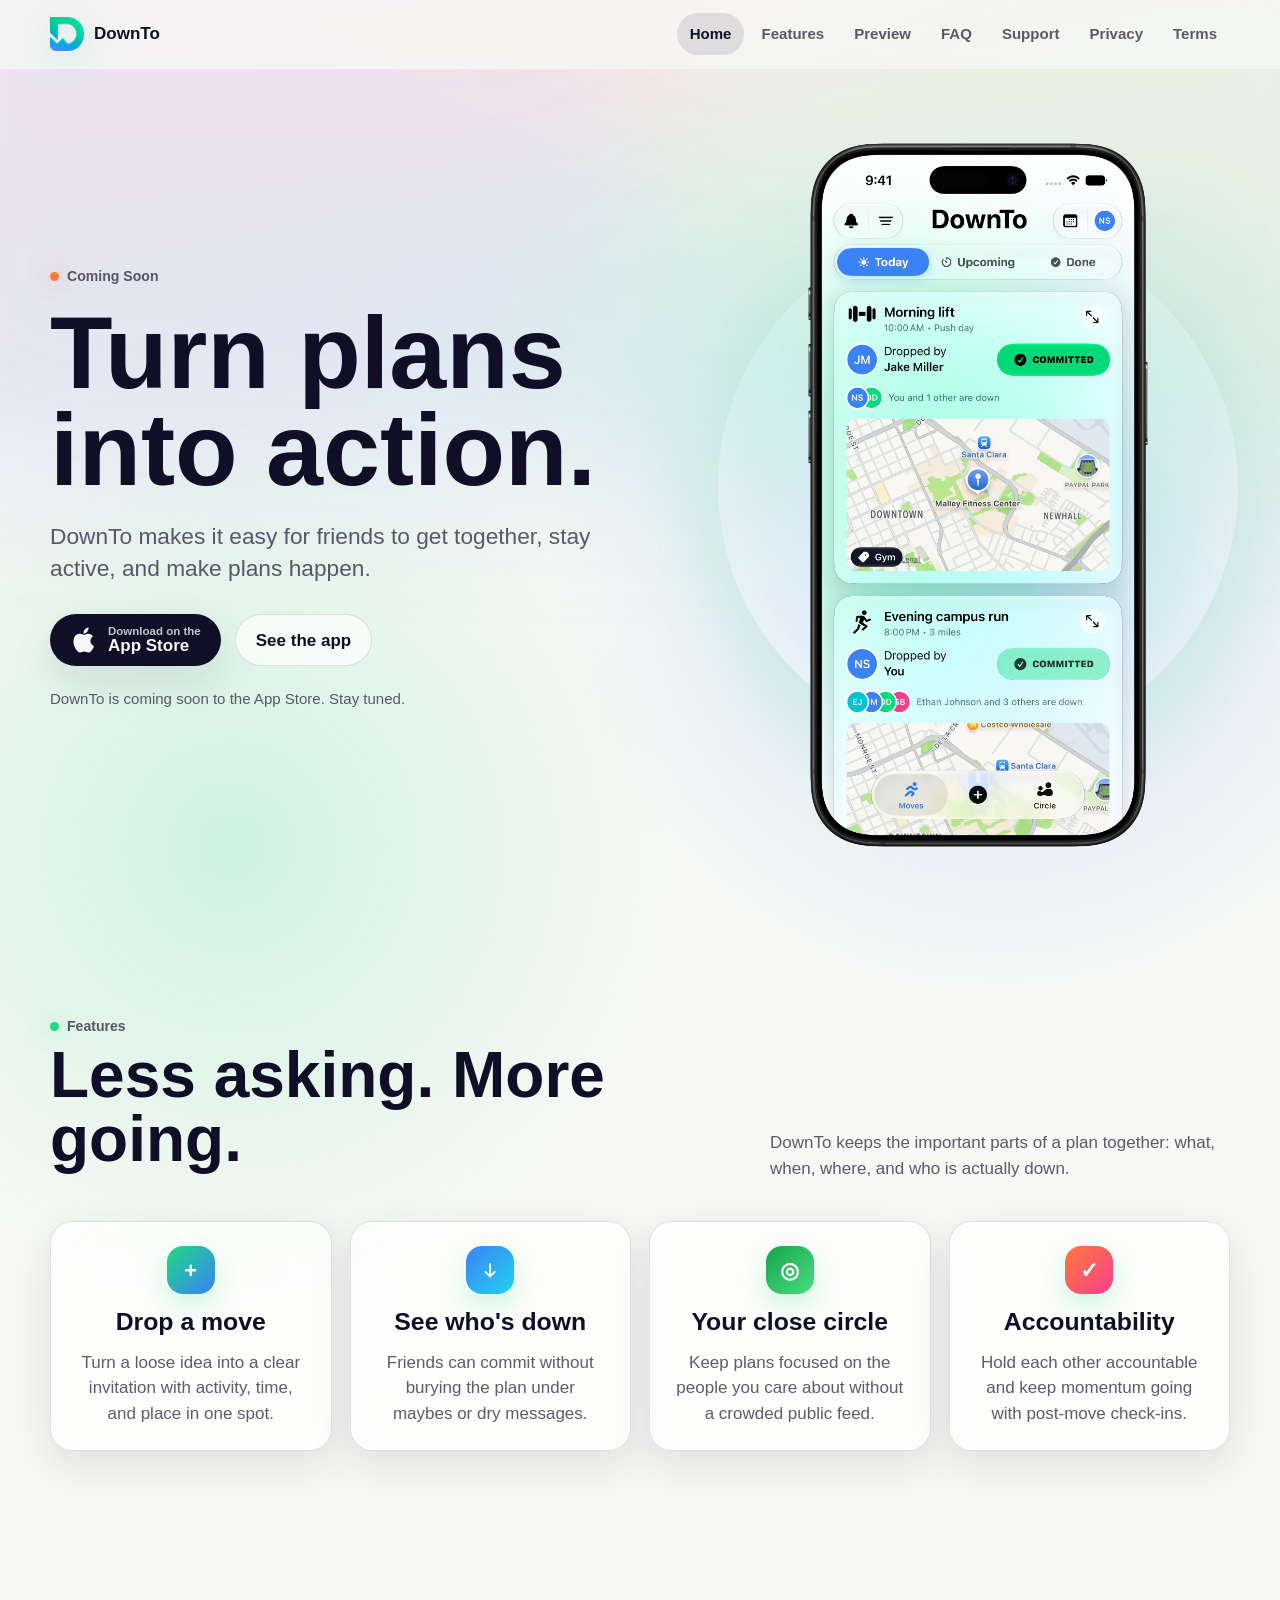
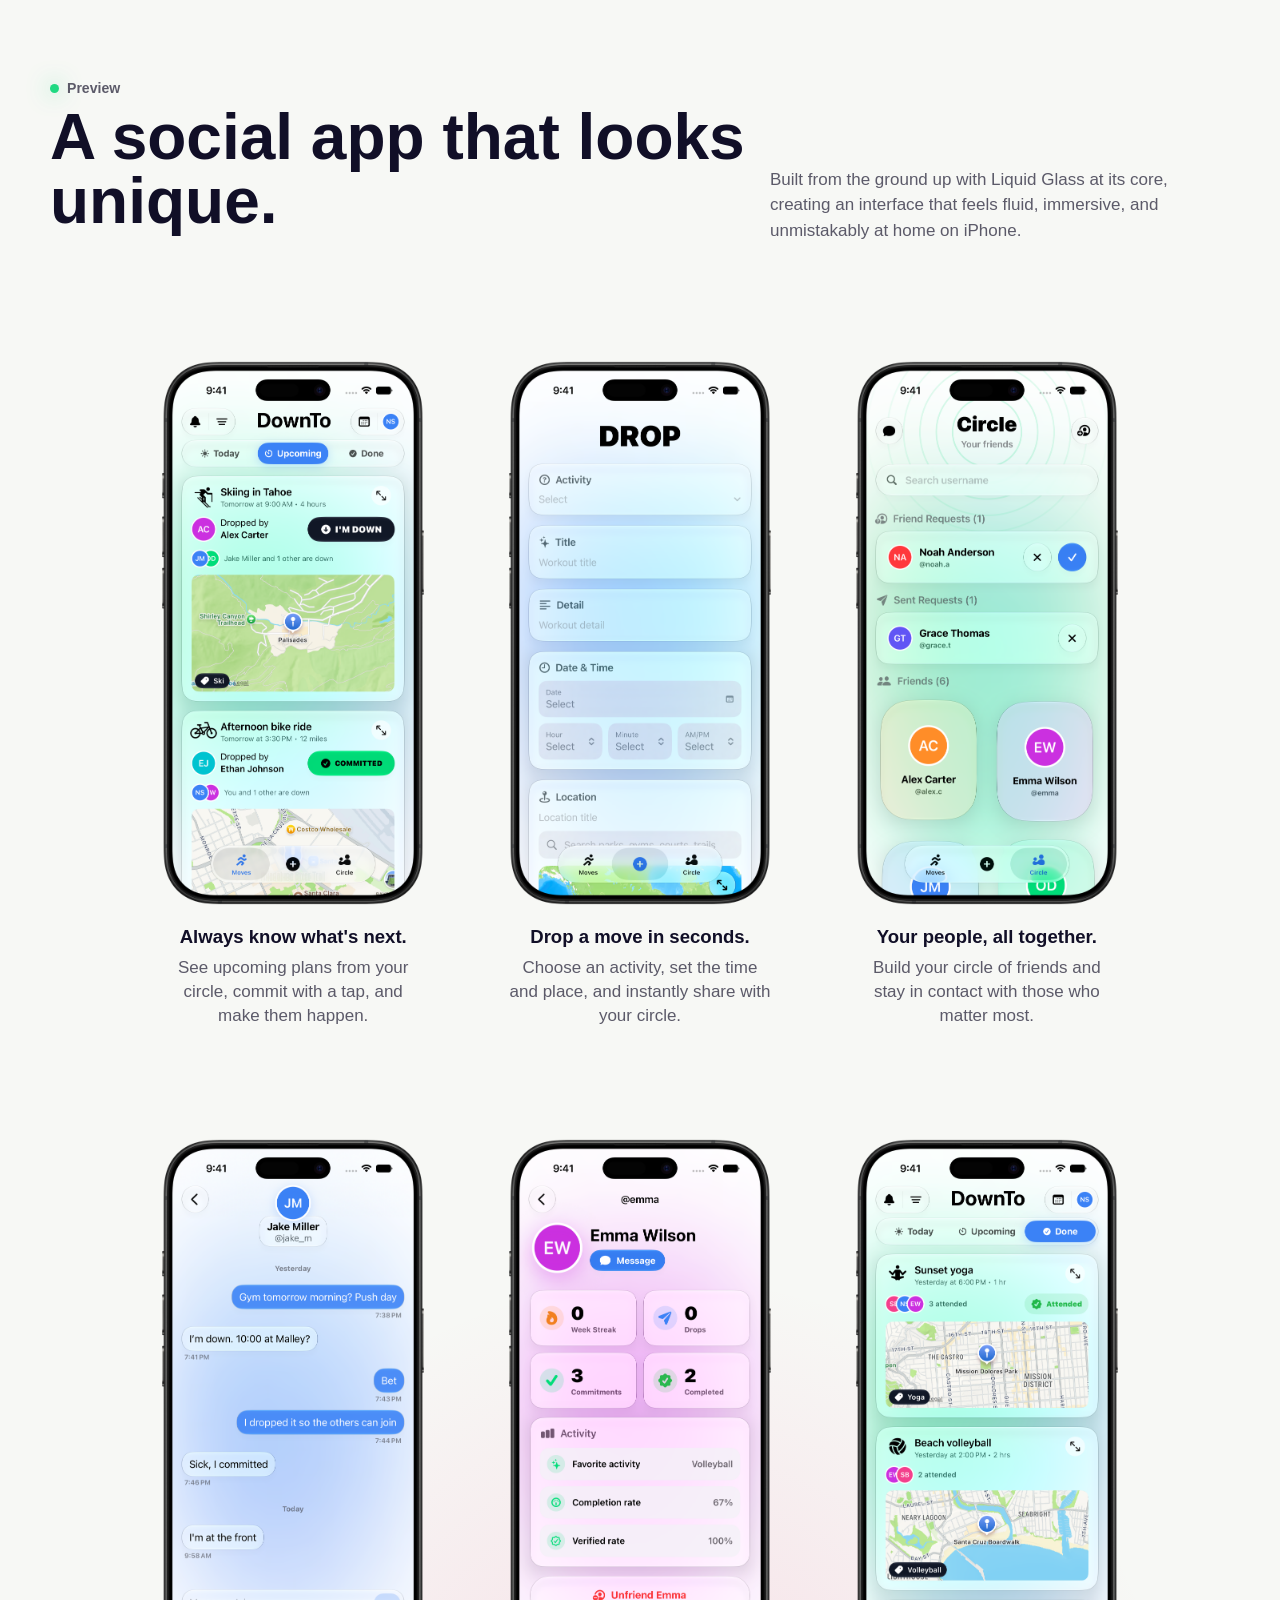
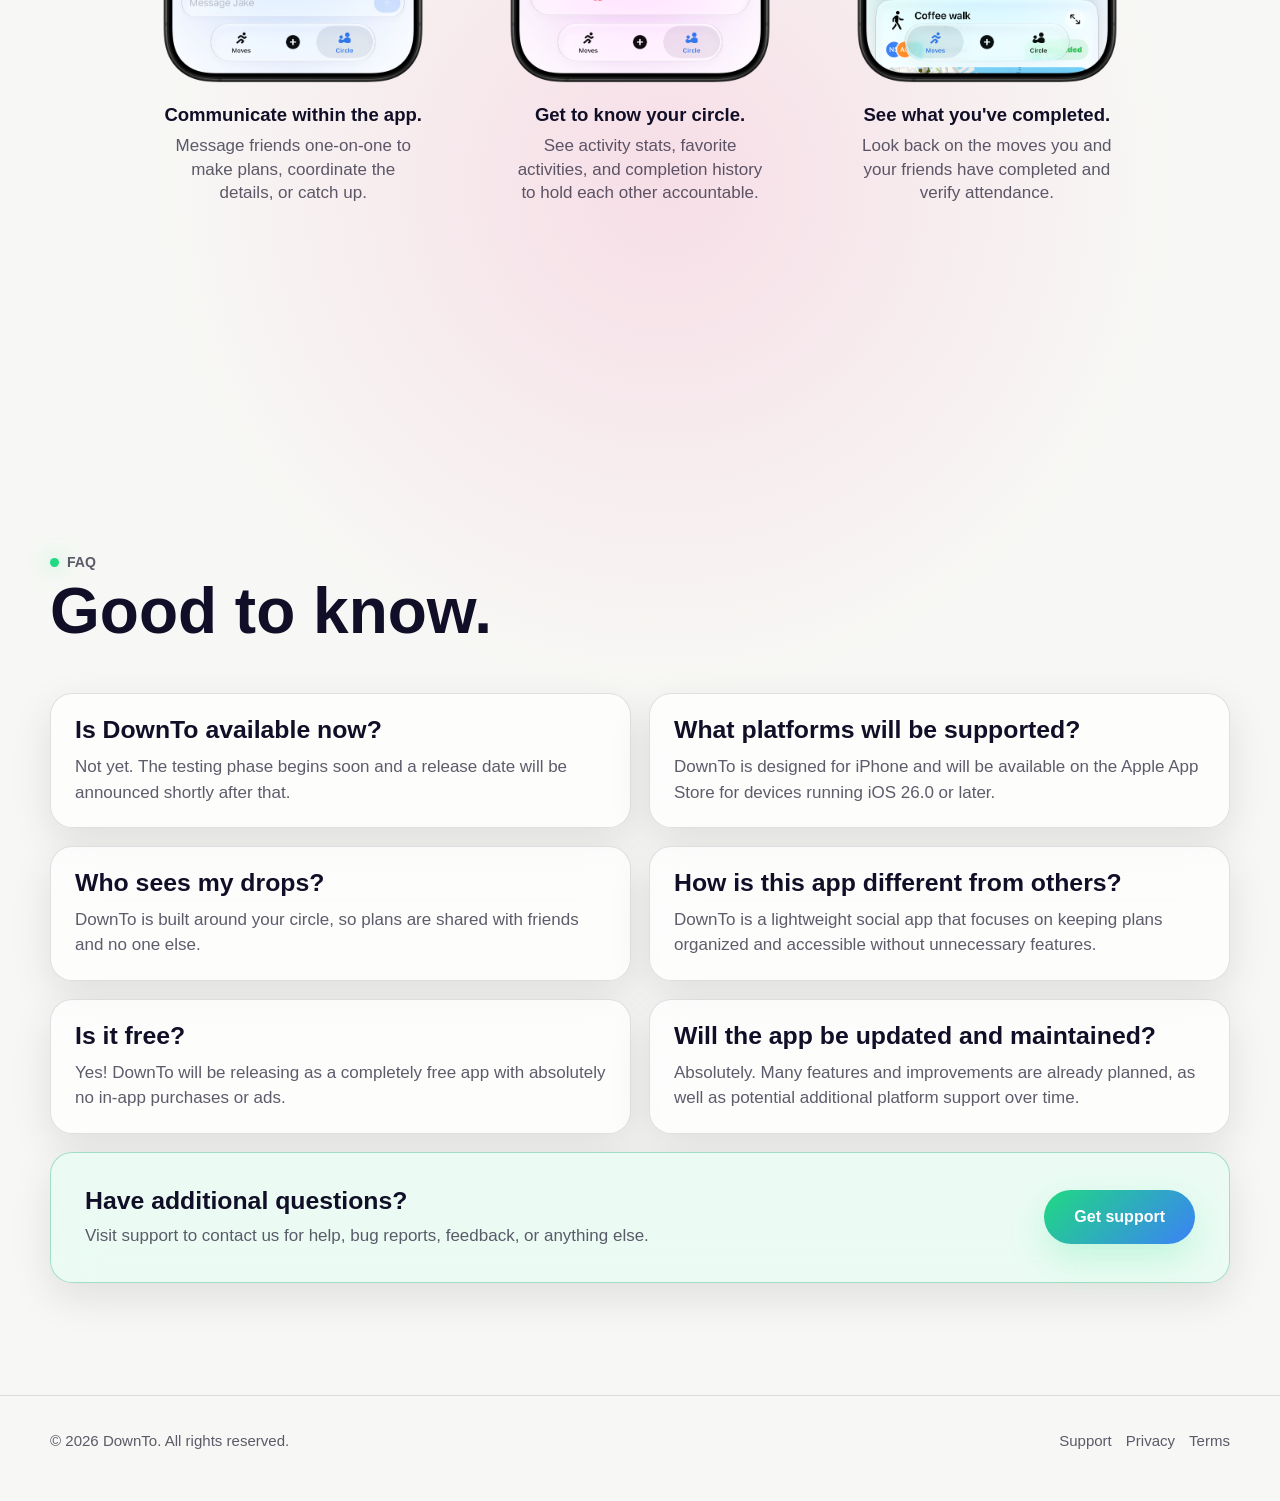
==== commit f7636ea6: "Screenshot incorporation fix" ====
--- a/index.html
+++ b/index.html
@@ -14,7 +14,7 @@
     <link rel="icon" href="assets/favicon-32.png" sizes="32x32">
     <link rel="icon" href="assets/favicon-512.png" sizes="512x512">
     <link rel="apple-touch-icon" href="assets/apple-touch-icon.png">
-    <link rel="stylesheet" href="styles.css">
+    <link rel="stylesheet" href="styles.css?v=2">
 </head>
 <body>
     <a class="skip-link" href="#main">Skip to content</a>
--- a/styles.css
+++ b/styles.css
@@ -814,27 +814,9 @@
 
 .screenshot-slot {
     position: relative;
-    display: flex;
-    flex-direction: column;
-    align-items: center;
-    justify-content: center;
+    display: block;
     width: 100%;
-    aspect-ratio: 9 / 19.5;
-    min-height: 260px;
-    padding: 22px;
-    overflow: hidden;
-    border: 1px dashed rgba(17, 15, 39, 0.18);
-    border-radius: 24px;
-    background:
-        linear-gradient(180deg, rgba(255, 255, 255, 0.42), rgba(255, 255, 255, 0.08)) border-box,
-        radial-gradient(circle at 20% 8%, rgba(32, 217, 130, 0.22), transparent 34%),
-        radial-gradient(circle at 82% 18%, rgba(59, 130, 246, 0.18), transparent 36%),
-        color-mix(in srgb, var(--surface-strong) 82%, var(--background) 18%);
-    box-shadow:
-        inset 0 1px 0 rgba(255, 255, 255, 0.5),
-        0 28px 60px rgba(17, 15, 39, 0.16);
-    color: var(--muted);
-    text-align: center;
+    min-height: 0;
 }
 
 .screenshot-slot.preview-screenshot-slot {
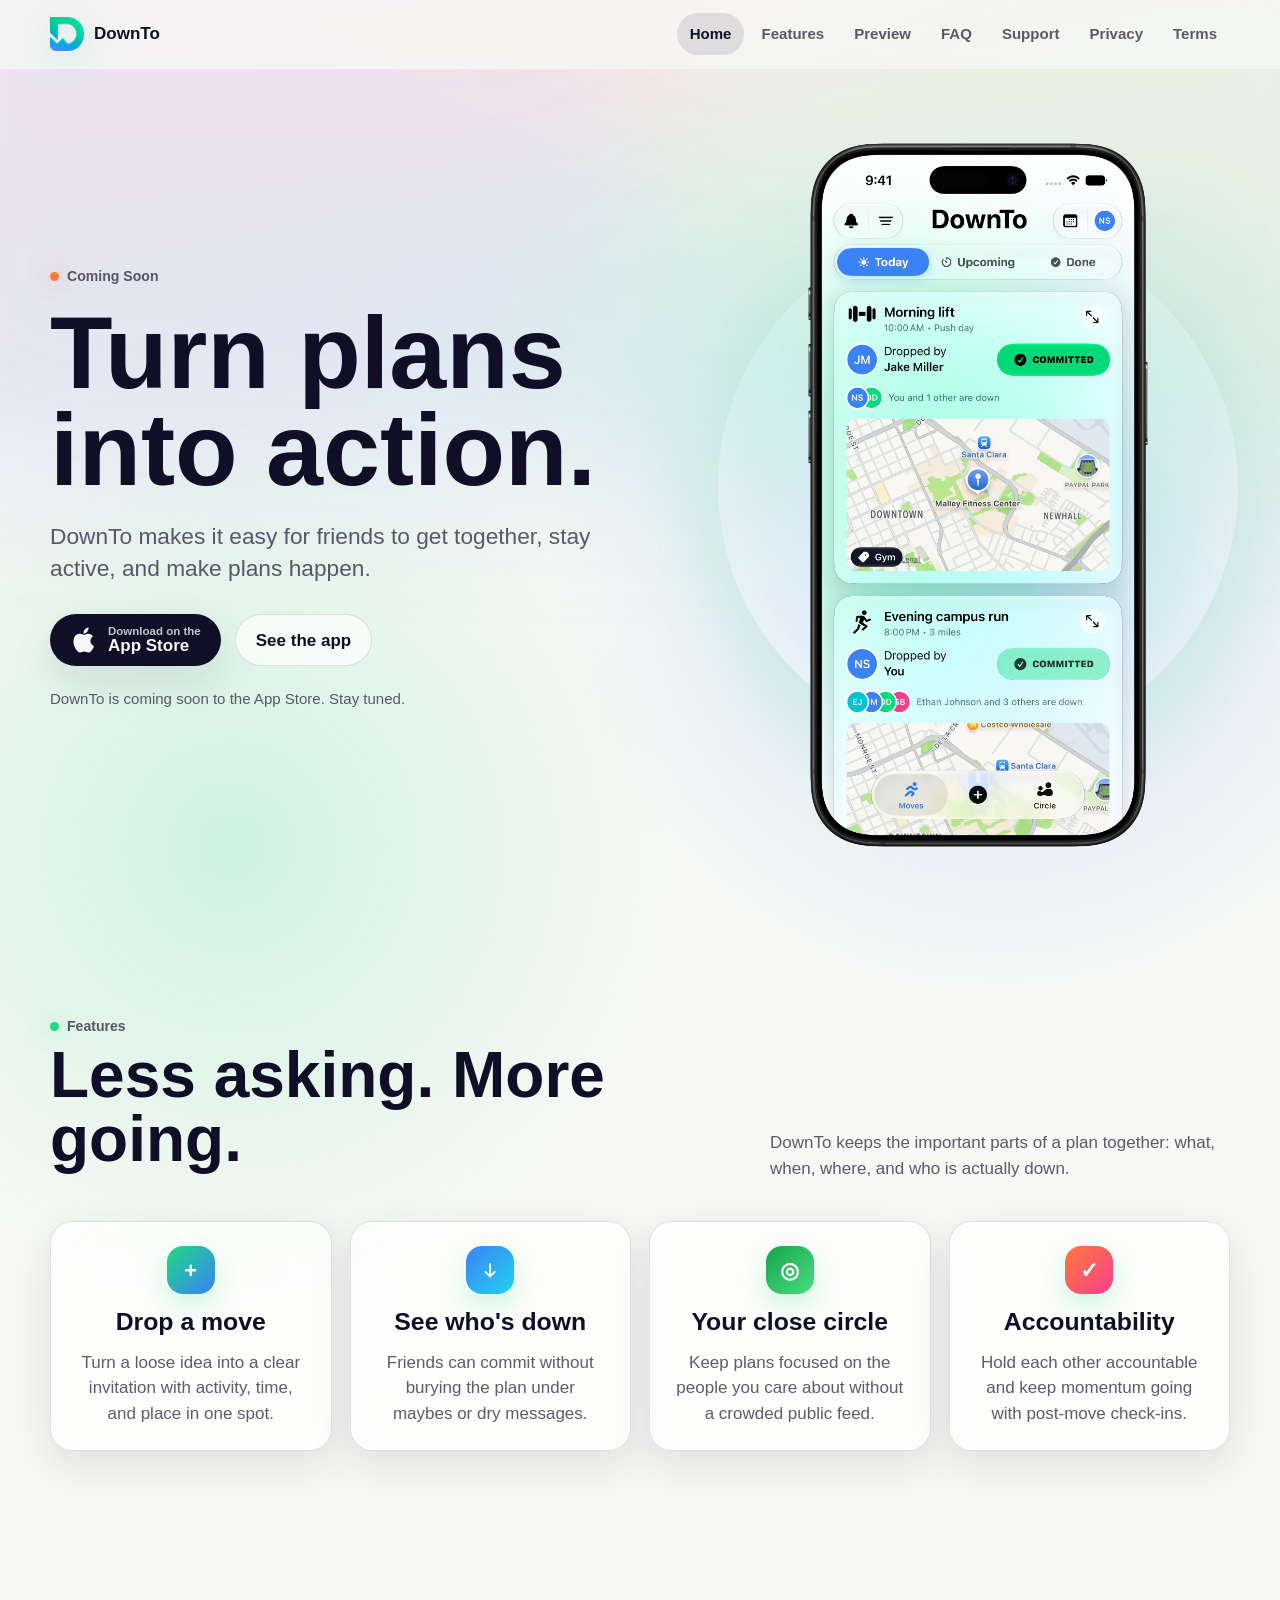
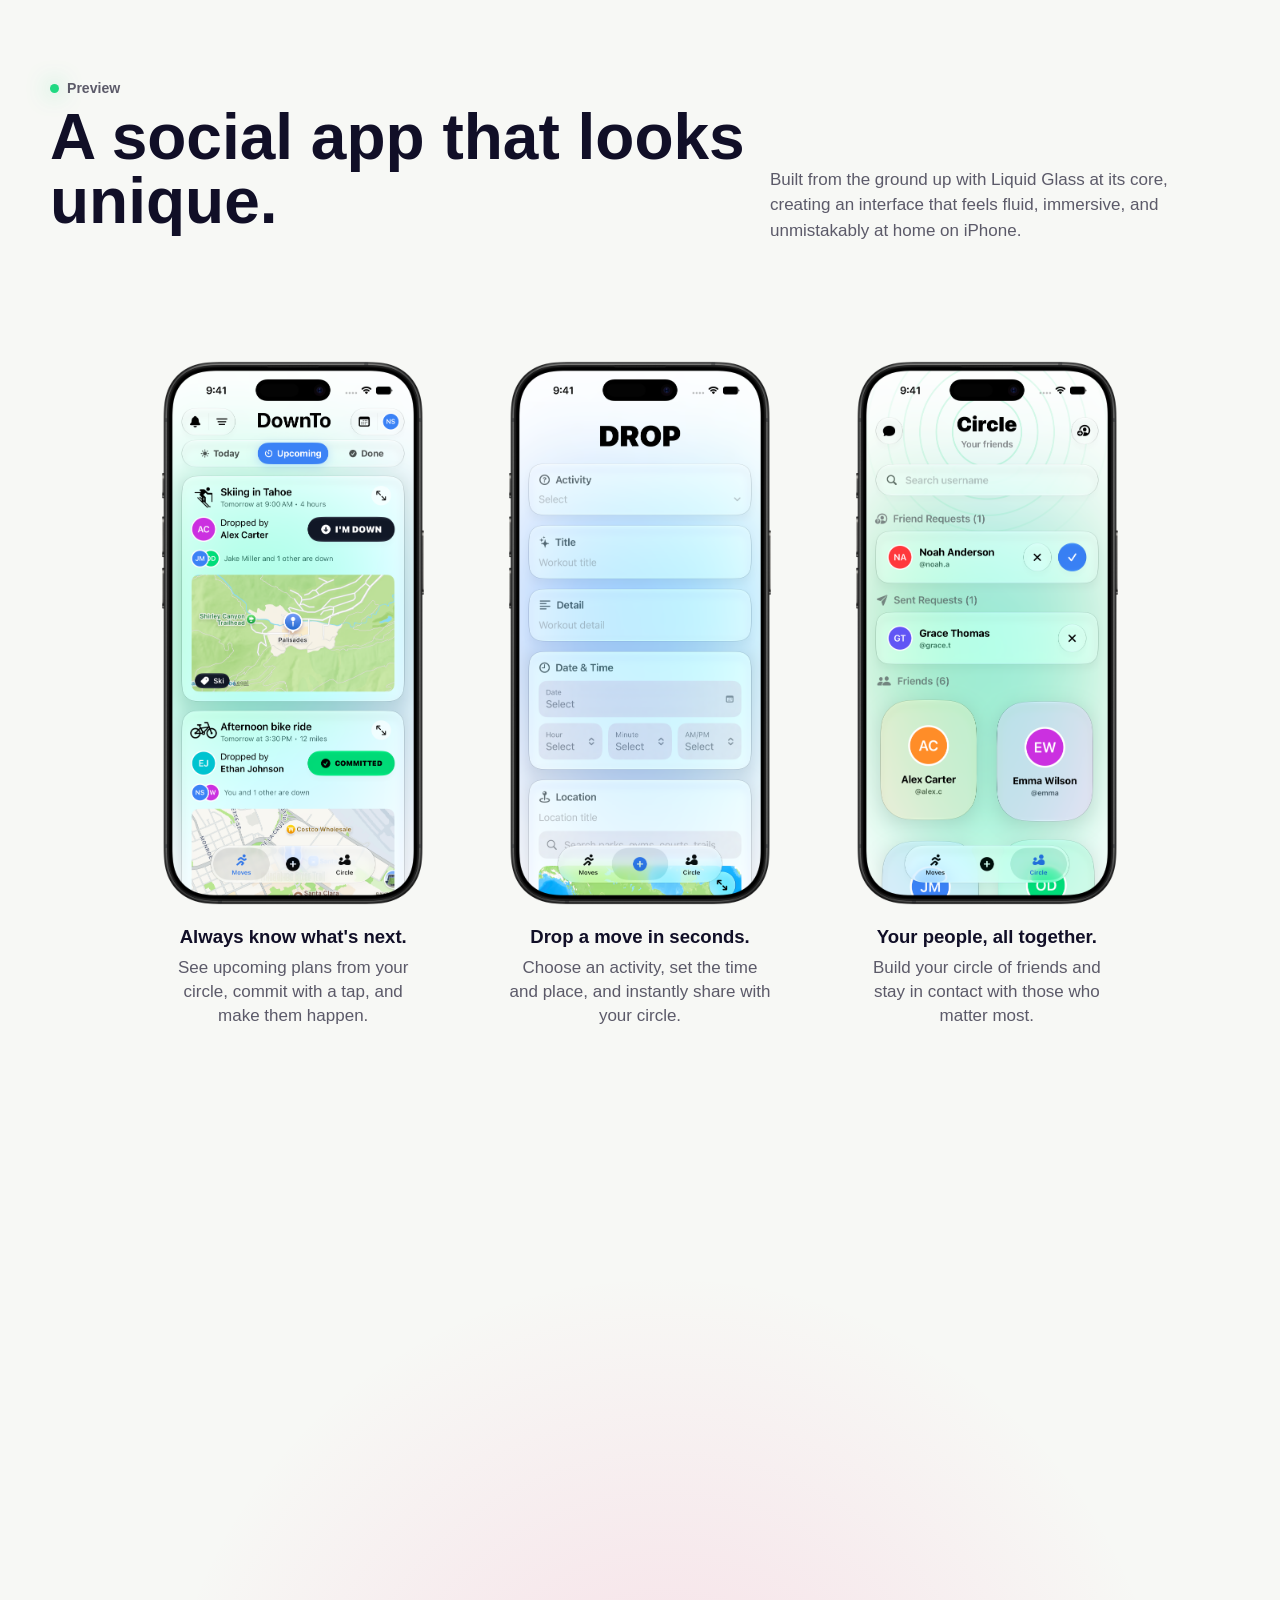
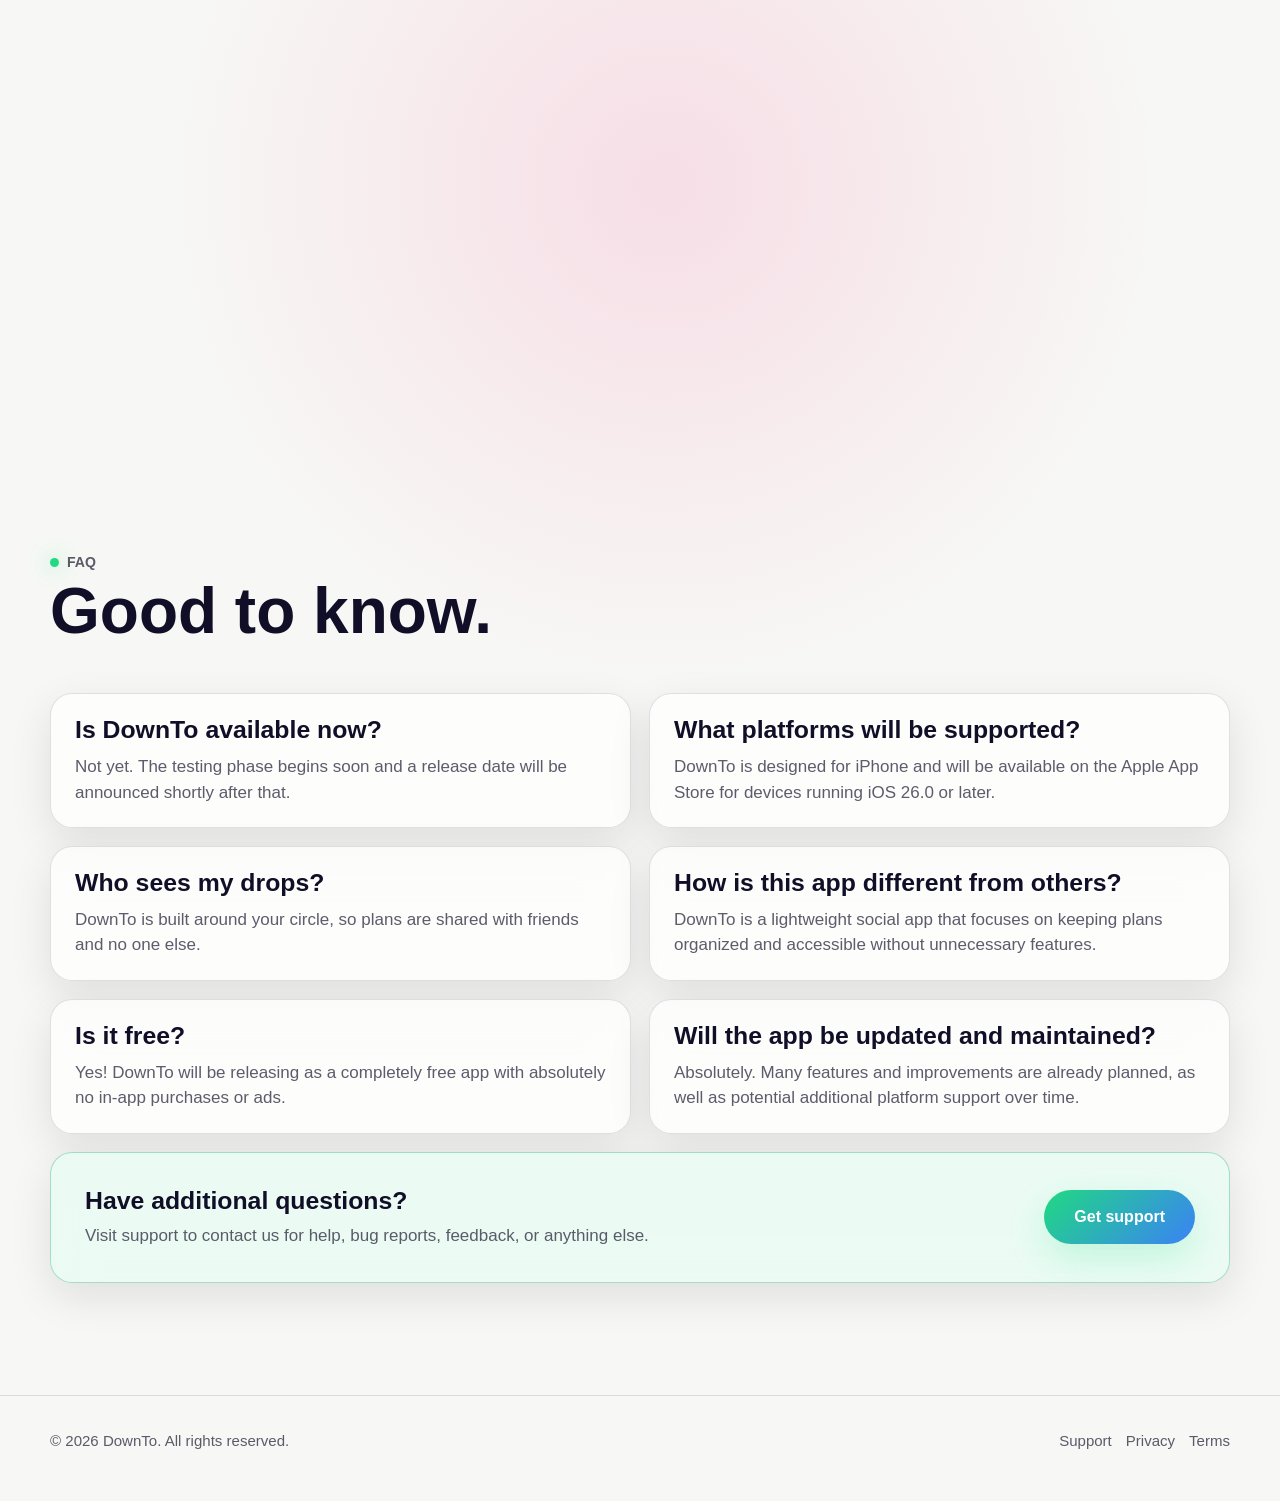
==== commit b547ef5c: "Small mobile fixes" ====
--- a/index.html
+++ b/index.html
@@ -14,7 +14,7 @@
     <link rel="icon" href="assets/favicon-32.png" sizes="32x32">
     <link rel="icon" href="assets/favicon-512.png" sizes="512x512">
     <link rel="apple-touch-icon" href="assets/apple-touch-icon.png">
-    <link rel="stylesheet" href="styles.css?v=2">
+    <link rel="stylesheet" href="styles.css?v=3">
 </head>
 <body>
     <a class="skip-link" href="#main">Skip to content</a>
--- a/styles.css
+++ b/styles.css
@@ -367,6 +367,43 @@
     backdrop-filter: blur(18px);
 }
 
+@media (hover: none) {
+    a,
+    a:hover {
+        color: inherit;
+        -webkit-tap-highlight-color: transparent;
+    }
+
+    button {
+        -webkit-tap-highlight-color: transparent;
+    }
+
+    .nav-links a:hover {
+        background: transparent;
+        color: var(--muted);
+    }
+
+    .nav-links a[aria-current="page"],
+    .nav-links a[aria-current="page"]:hover {
+        background: var(--faint);
+        color: var(--text);
+    }
+
+    .app-store-button:hover {
+        color: var(--background);
+        transform: none;
+    }
+
+    .button:hover {
+        color: #fff;
+        transform: none;
+    }
+
+    .button-secondary:hover {
+        color: var(--text);
+    }
+}
+
 .hero-note {
     margin: 22px 0 0;
     color: var(--muted);
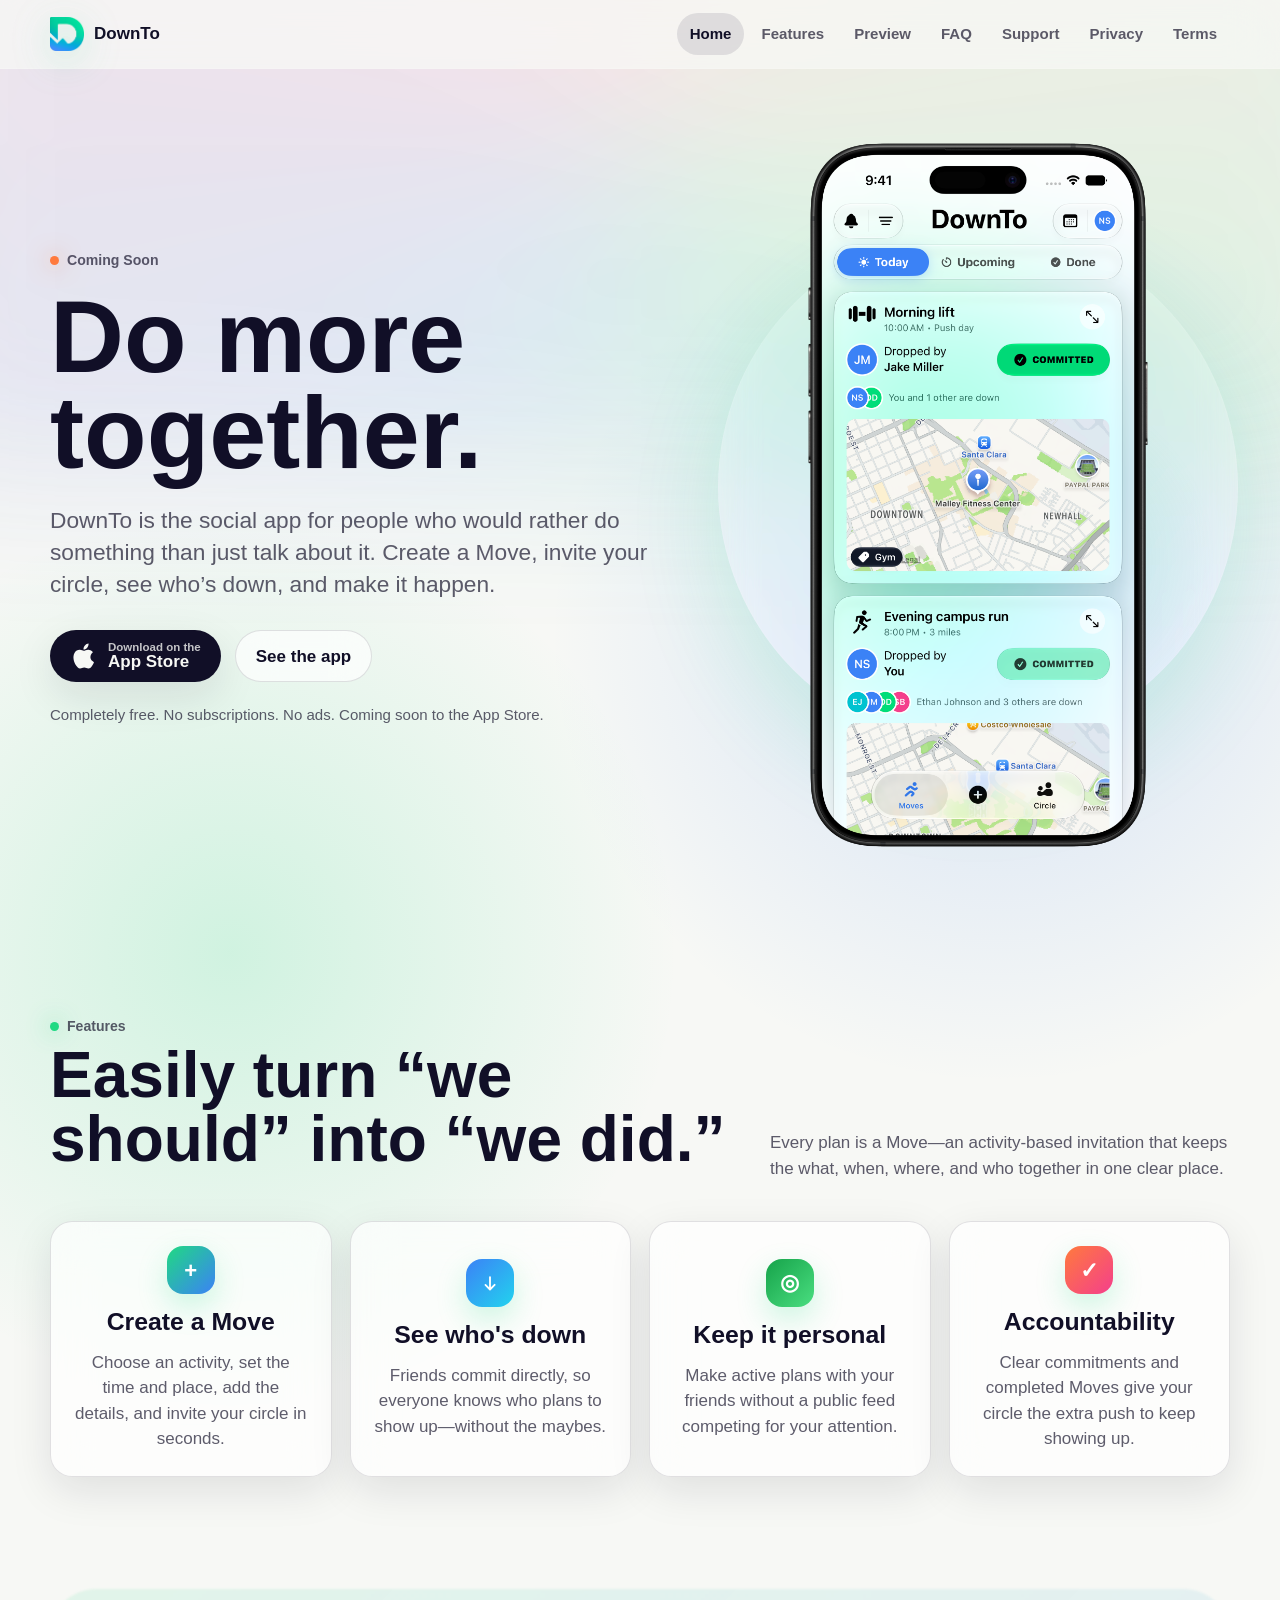
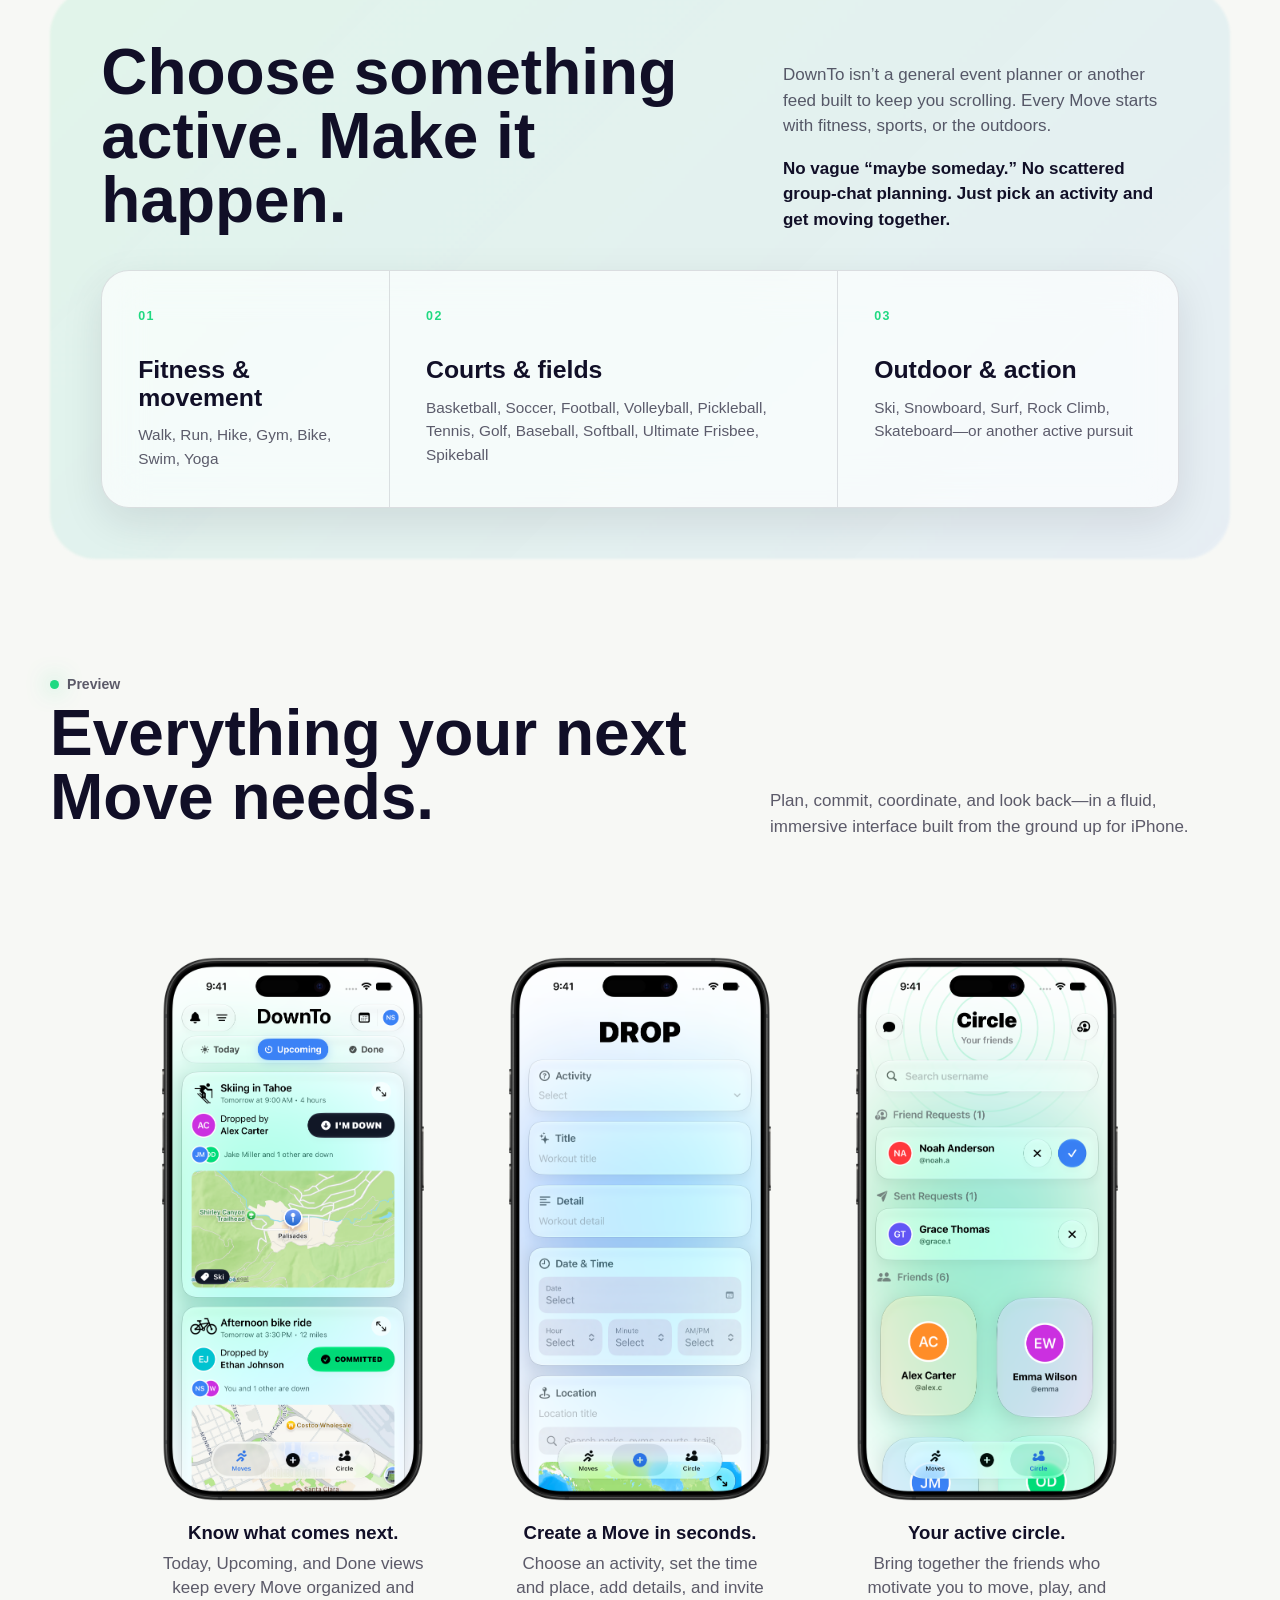
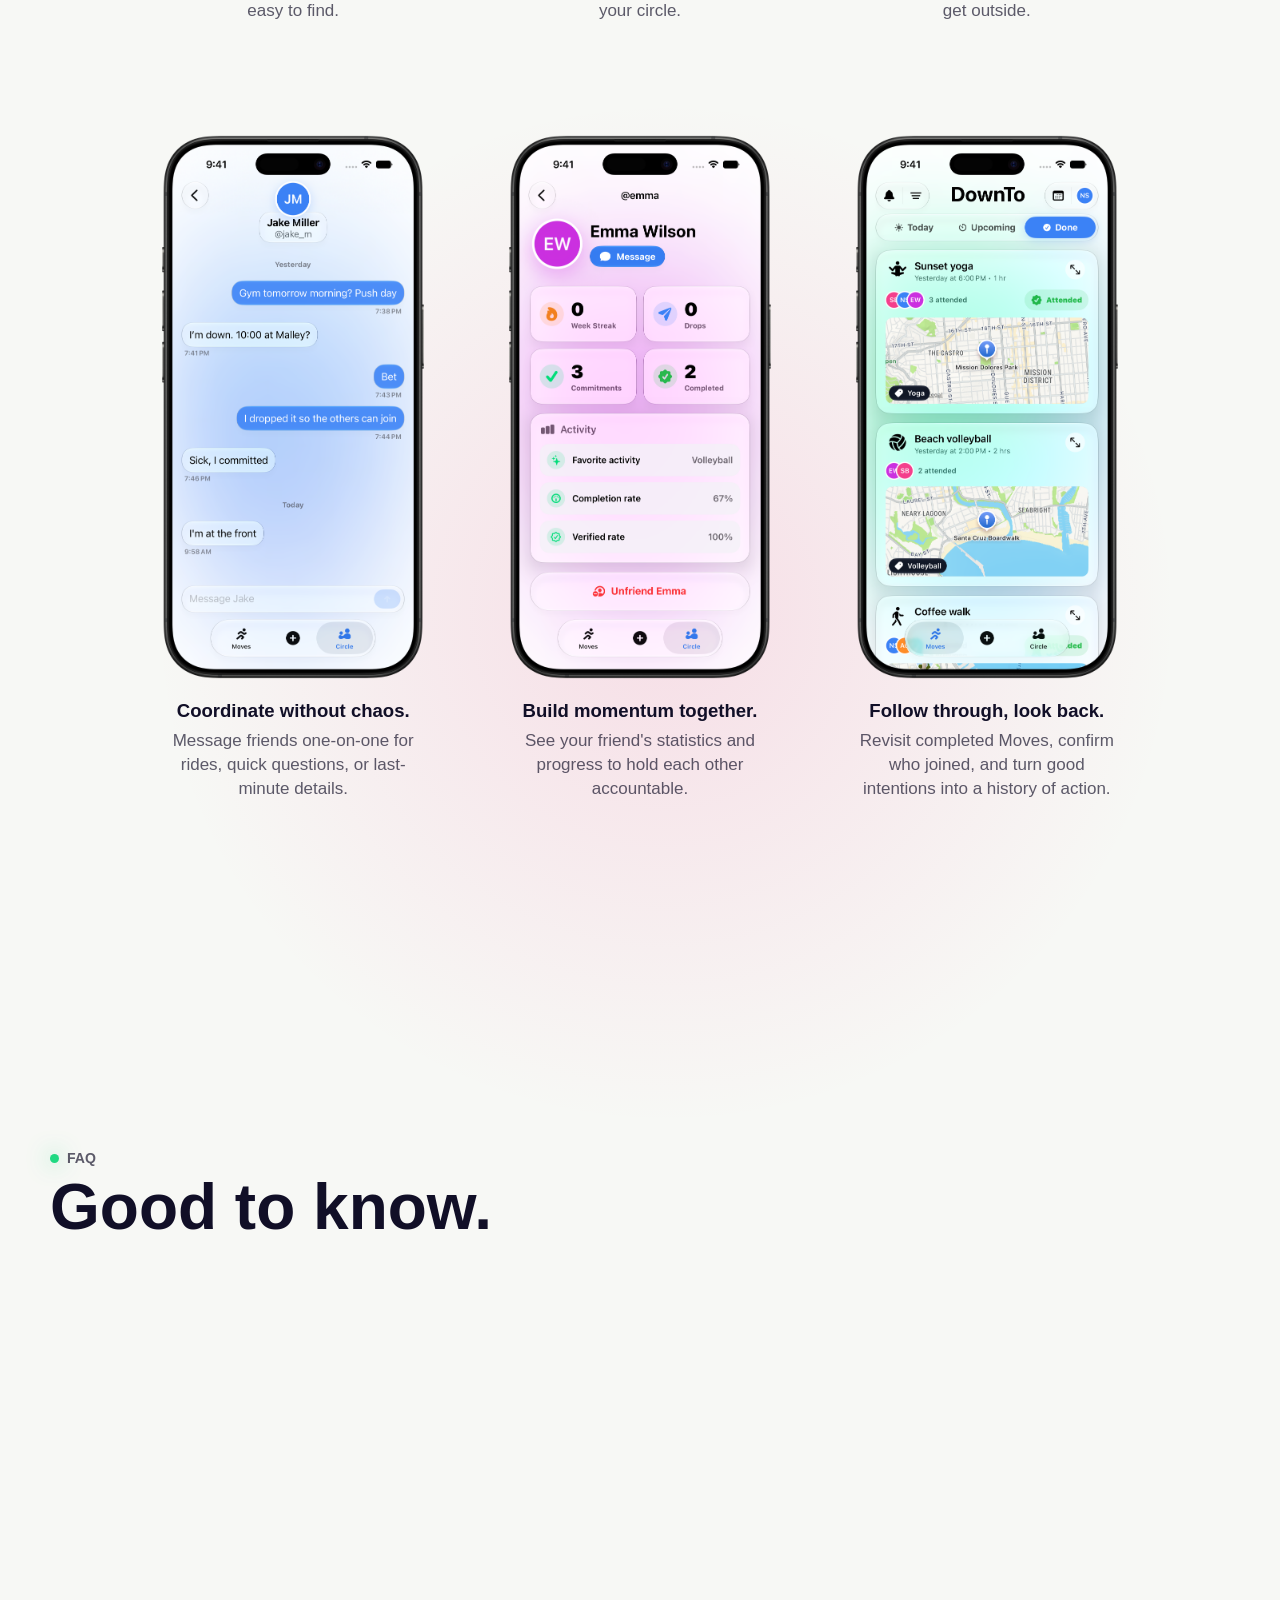
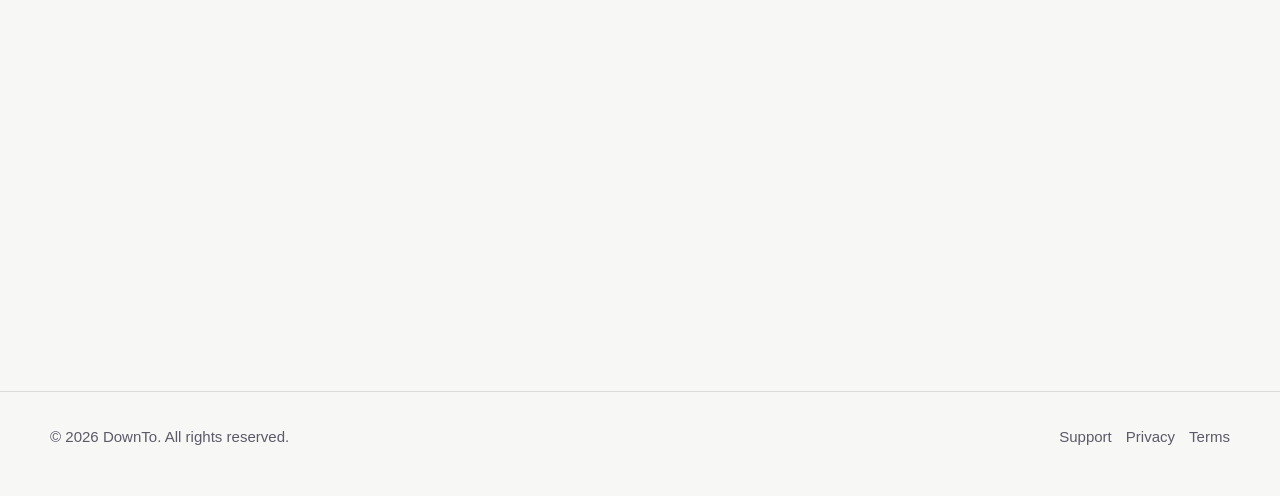
==== commit 0df88ea8: "Significant rephrasing and incorporation of additional content" ====
--- a/index.html
+++ b/index.html
@@ -3,11 +3,11 @@
 <head>
     <meta charset="utf-8">
     <meta name="viewport" content="width=device-width, initial-scale=1">
-    <title>DownTo</title>
-    <meta name="description" content="DownTo is an iOS app for dropping plans, seeing who's down, and keeping your close circle in sync.">
+    <title>DownTo: Do More Together</title>
+    <meta name="description" content="Get active with friends. Create a Move, see who's down, stay accountable, and turn active plans into something real with DownTo.">
     <meta name="theme-color" content="#20d982">
-    <meta property="og:title" content="DownTo">
-    <meta property="og:description" content="Drop a move, invite your circle, and see who's down.">
+    <meta property="og:title" content="DownTo: Do More Together">
+    <meta property="og:description" content="Get active with friends. Create a Move, see who's down, and make it happen together.">
     <meta property="og:type" content="website">
     <meta property="og:image" content="assets/favicon-512.png">
     <meta name="twitter:card" content="summary_large_image">
@@ -44,8 +44,8 @@
         <section class="hero container">
             <div class="hero-copy">
                 <p class="eyebrow">Coming Soon</p>
-                <h1>Turn plans into action.</h1>
-                <p class="lead">DownTo makes it easy for friends to get together, stay active, and make plans happen.</p>
+                <h1>Do more<br>together.</h1>
+                <p class="lead">DownTo is the social app for people who would rather do something than just talk about it. Create a Move, invite your circle, see who&rsquo;s down, and make it happen.</p>
                 <div class="hero-actions">
                     <a class="app-store-button" href="#" aria-label="Download DownTo on the App Store">
                         <svg width="26" height="30" viewBox="0 0 26 30" aria-hidden="true">
@@ -55,7 +55,7 @@
                     </a>
                     <a class="button-secondary" href="#screenshots">See the app</a>
                 </div>
-                <p class="hero-note">DownTo is coming soon to the App Store. Stay tuned.</p>
+                <p class="hero-note">Completely free. No subscriptions. No ads. Coming soon to the App Store.</p>
             </div>
             <div class="hero-visual" aria-label="DownTo app preview">
                 <div class="orb" aria-hidden="true"></div>
@@ -70,15 +70,15 @@
             <div class="section-header reveal">
                 <div>
                     <p class="eyebrow">Features</p>
-                    <h2 id="features-title">Less asking. More going.</h2>
-                </div>
-                <p>DownTo keeps the important parts of a plan together: what, when, where, and who is actually down.</p>
+                    <h2 id="features-title">Easily turn &ldquo;we should&rdquo; into &ldquo;we did.&rdquo;</h2>
+                </div>
+                <p>Every plan is a Move&mdash;an activity-based invitation that keeps the what, when, where, and who together in one clear place.</p>
             </div>
             <div class="feature-grid">
                 <article class="feature-card reveal">
                     <div class="feature-icon" aria-hidden="true">+</div>
-                    <h3>Drop a move</h3>
-                    <p>Turn a loose idea into a clear invitation with activity, time, and place in one spot.</p>
+                    <h3>Create a Move</h3>
+                    <p>Choose an activity, set the time and place, add the details, and invite your circle in seconds.</p>
                 </article>
                 <article class="feature-card reveal">
                     <div class="feature-icon" aria-hidden="true">
@@ -87,17 +87,46 @@
                         </svg>
                     </div>
                     <h3>See who's down</h3>
-                    <p>Friends can commit without burying the plan under maybes or dry messages.</p>
+                    <p>Friends commit directly, so everyone knows who plans to show up&mdash;without the maybes.</p>
                 </article>
                 <article class="feature-card reveal">
                     <div class="feature-icon feature-icon-green-gradient" aria-hidden="true">◎</div>
-                    <h3>Your close circle</h3>
-                    <p>Keep plans focused on the people you care about without a crowded public feed.</p>
+                    <h3>Keep it personal</h3>
+                    <p>Make active plans with your friends without a public feed competing for your attention.</p>
                 </article>
                 <article class="feature-card reveal">
                     <div class="feature-icon feature-icon-warm-social" aria-hidden="true">✓</div>
                     <h3>Accountability</h3>
-                    <p>Hold each other accountable and keep momentum going with post-move check-ins.</p>
+                    <p>Clear commitments and completed Moves give your circle the extra push to keep showing up.</p>
+                </article>
+            </div>
+        </section>
+
+        <section class="section activity-section" aria-labelledby="activity-title">
+            <div class="activity-intro reveal">
+                <div>
+                    <h2 id="activity-title">Choose something active. Make it happen.</h2>
+                </div>
+                <div class="activity-copy">
+                    <p>DownTo isn&rsquo;t a general event planner or another feed built to keep you scrolling. Every Move starts with fitness, sports, or the outdoors.</p>
+                    <p>No vague &ldquo;maybe someday.&rdquo; No scattered group-chat planning. Just pick an activity and get moving together.</p>
+                </div>
+            </div>
+            <div class="activity-groups reveal" aria-label="Activities supported by DownTo">
+                <article>
+                    <span class="activity-number">01</span>
+                    <h3>Fitness &amp; movement</h3>
+                    <p>Walk, Run, Hike, Gym, Bike, Swim, Yoga</p>
+                </article>
+                <article>
+                    <span class="activity-number">02</span>
+                    <h3>Courts &amp; fields</h3>
+                    <p>Basketball, Soccer, Football, Volleyball, Pickleball, Tennis, Golf, Baseball, Softball, Ultimate Frisbee, Spikeball</p>
+                </article>
+                <article>
+                    <span class="activity-number">03</span>
+                    <h3>Outdoor &amp; action</h3>
+                    <p>Ski, Snowboard, Surf, Rock Climb, Skateboard&mdash;or another active pursuit</p>
                 </article>
             </div>
         </section>
@@ -106,9 +135,9 @@
             <div class="section-header reveal">
                 <div>
                     <p class="eyebrow">Preview</p>
-                    <h2 id="screenshots-title">A social app that looks unique.</h2>
-                </div>
-                <p>Built from the ground up with Liquid Glass at its core, creating an interface that feels fluid, immersive, and unmistakably at home on iPhone.</p>
+                    <h2 id="screenshots-title">Everything your next Move needs.</h2>
+                </div>
+                <p>Plan, commit, coordinate, and look back&mdash;in a fluid, immersive interface built from the ground up for iPhone.</p>
             </div>
             <div class="screenshot-float-field" aria-label="Preview screenshots">
                 <article class="screenshot-card reveal">
@@ -117,8 +146,8 @@
                         <img src="assets/DownTo-2-Light.png" width="1350" height="2760" draggable="false" aria-hidden="true">
                     </picture>
                     <div class="screenshot-card-copy">
-                        <h3>Always know what's next.</h3>
-                        <p>See upcoming plans from your circle, commit with a tap, and make them happen.</p>
+                        <h3>Know what comes next.</h3>
+                        <p>Today, Upcoming, and Done views keep every Move organized and easy to find.</p>
                     </div>
                 </article>
                 <article class="screenshot-card reveal">
@@ -127,8 +156,8 @@
                         <img src="assets/DownTo-3-Light.png" width="1350" height="2760" draggable="false" aria-hidden="true">
                     </picture>
                     <div class="screenshot-card-copy">
-                        <h3>Drop a move in seconds.</h3>
-                        <p>Choose an activity, set the time and place, and instantly share with your circle.</p>
+                        <h3>Create a Move in seconds.</h3>
+                        <p>Choose an activity, set the time and place, add details, and invite your circle.</p>
                     </div>
                 </article>
                 <article class="screenshot-card reveal">
@@ -137,8 +166,8 @@
                         <img src="assets/DownTo-4-Light.png" width="1350" height="2760" draggable="false" aria-hidden="true">
                     </picture>
                     <div class="screenshot-card-copy">
-                        <h3>Your people, all together.</h3>
-                        <p>Build your circle of friends and stay in contact with those who matter most.</p>
+                        <h3>Your active circle.</h3>
+                        <p>Bring together the friends who motivate you to move, play, and get outside.</p>
                     </div>
                 </article>
                 <article class="screenshot-card reveal">
@@ -147,8 +176,8 @@
                         <img src="assets/DownTo-5-Light.png" width="1350" height="2760" draggable="false" aria-hidden="true">
                     </picture>
                     <div class="screenshot-card-copy">
-                        <h3>Communicate within the app.</h3>
-                        <p>Message friends one-on-one to make plans, coordinate the details, or catch up.</p>
+                        <h3>Coordinate without chaos.</h3>
+                        <p>Message friends one-on-one for rides, quick questions, or last-minute details.</p>
                     </div>
                 </article>
                 <article class="screenshot-card reveal">
@@ -157,8 +186,8 @@
                         <img src="assets/DownTo-6-Light.png" width="1350" height="2760" draggable="false" aria-hidden="true">
                     </picture>
                     <div class="screenshot-card-copy">
-                        <h3>Get to know your circle.</h3>
-                        <p>See activity stats, favorite activities, and completion history to hold each other accountable.</p>
+                        <h3>Build momentum together.</h3>
+                        <p>See your friend's statistics and progress to hold each other accountable.</p>
                     </div>
                 </article>
                 <article class="screenshot-card reveal">
@@ -167,8 +196,8 @@
                         <img src="assets/DownTo-7-Light.png" width="1350" height="2760" draggable="false" aria-hidden="true">
                     </picture>
                     <div class="screenshot-card-copy">
-                        <h3>See what you've completed.</h3>
-                        <p>Look back on the moves you and your friends have completed and verify attendance.</p>
+                        <h3>Follow through, look back.</h3>
+                        <p>Revisit completed Moves, confirm who joined, and turn good intentions into a history of action.</p>
                     </div>
                 </article>
             </div>
@@ -192,15 +221,15 @@
                 </article>
                 <article class="faq-item reveal">
                     <h3>Who sees my drops?</h3>
-                    <p>DownTo is built around your circle, so plans are shared with friends and no one else.</p>
+                    <p>DownTo is built around your circle. You choose the friends invited to each Move rather than posting to a public feed.</p>
                 </article>
                 <article class="faq-item reveal">
                     <h3>How is this app different from others?</h3>
-                    <p>DownTo is a lightweight social app that focuses on keeping plans organized and accessible without unnecessary features.</p>
+                    <p>DownTo combines clear invitations, friend commitments, simple coordination, and accountability&mdash;without a public content feed.</p>
                 </article>
                 <article class="faq-item reveal">
                     <h3>Is it free?</h3>
-                    <p>Yes! DownTo will be releasing as a completely free app with absolutely no in-app purchases or ads.</p>
+                    <p>Yes. DownTo is completely free to use, with no subscription, in-app purchases, or advertisements.</p>
                 </article>
                 <article class="faq-item reveal">
                     <h3>Will the app be updated and maintained?</h3>
--- a/styles.css
+++ b/styles.css
@@ -789,6 +789,82 @@
     color: var(--muted);
 }
 
+.activity-section {
+    position: relative;
+    padding: clamp(24px, 4vw, 52px);
+}
+
+.activity-section::before {
+    position: absolute;
+    inset: 0;
+    z-index: -1;
+    border-radius: 46px;
+    background: linear-gradient(135deg, color-mix(in srgb, var(--accent) 10%, transparent), color-mix(in srgb, var(--active) 8%, transparent));
+    content: "";
+    filter: blur(1px);
+}
+
+.activity-intro {
+    display: grid;
+    grid-template-columns: minmax(0, 1.08fr) minmax(280px, 0.72fr);
+    align-items: end;
+    gap: clamp(34px, 7vw, 88px);
+    margin-bottom: 38px;
+}
+
+.activity-intro h2 {
+    margin-bottom: 0;
+}
+
+.activity-copy {
+    color: var(--muted);
+}
+
+.activity-copy p:last-child {
+    margin-bottom: 0;
+    color: var(--text);
+    font-weight: 700;
+}
+
+.activity-groups {
+    display: grid;
+    grid-template-columns: 0.8fr 1.25fr 0.95fr;
+    overflow: hidden;
+    border: 1px solid var(--line);
+    border-radius: var(--radius-large);
+    background: var(--surface);
+    box-shadow: var(--soft-shadow);
+    backdrop-filter: blur(22px) saturate(1.25);
+}
+
+.activity-groups article {
+    padding: clamp(24px, 4vw, 36px);
+}
+
+.activity-groups article + article {
+    border-left: 1px solid var(--line);
+}
+
+.activity-number {
+    display: block;
+    margin-bottom: 30px;
+    color: var(--accent);
+    font-size: 0.78rem;
+    font-weight: 900;
+    letter-spacing: 0.12em;
+}
+
+.activity-groups h3 {
+    margin-bottom: 12px;
+}
+
+.activity-groups p {
+    margin-bottom: 0;
+    color: var(--muted);
+    font-size: 0.96rem;
+    line-height: 1.55;
+}
+
 .screenshot-float-field {
     position: relative;
     display: grid;
@@ -1196,6 +1272,24 @@
 
     .side-note {
         position: static;
+    }
+
+    .activity-intro {
+        grid-template-columns: 1fr;
+        align-items: start;
+    }
+
+    .activity-groups {
+        grid-template-columns: 1fr;
+    }
+
+    .activity-groups article + article {
+        border-top: 1px solid var(--line);
+        border-left: 0;
+    }
+
+    .activity-number {
+        margin-bottom: 18px;
     }
 
     .screenshot-float-field {
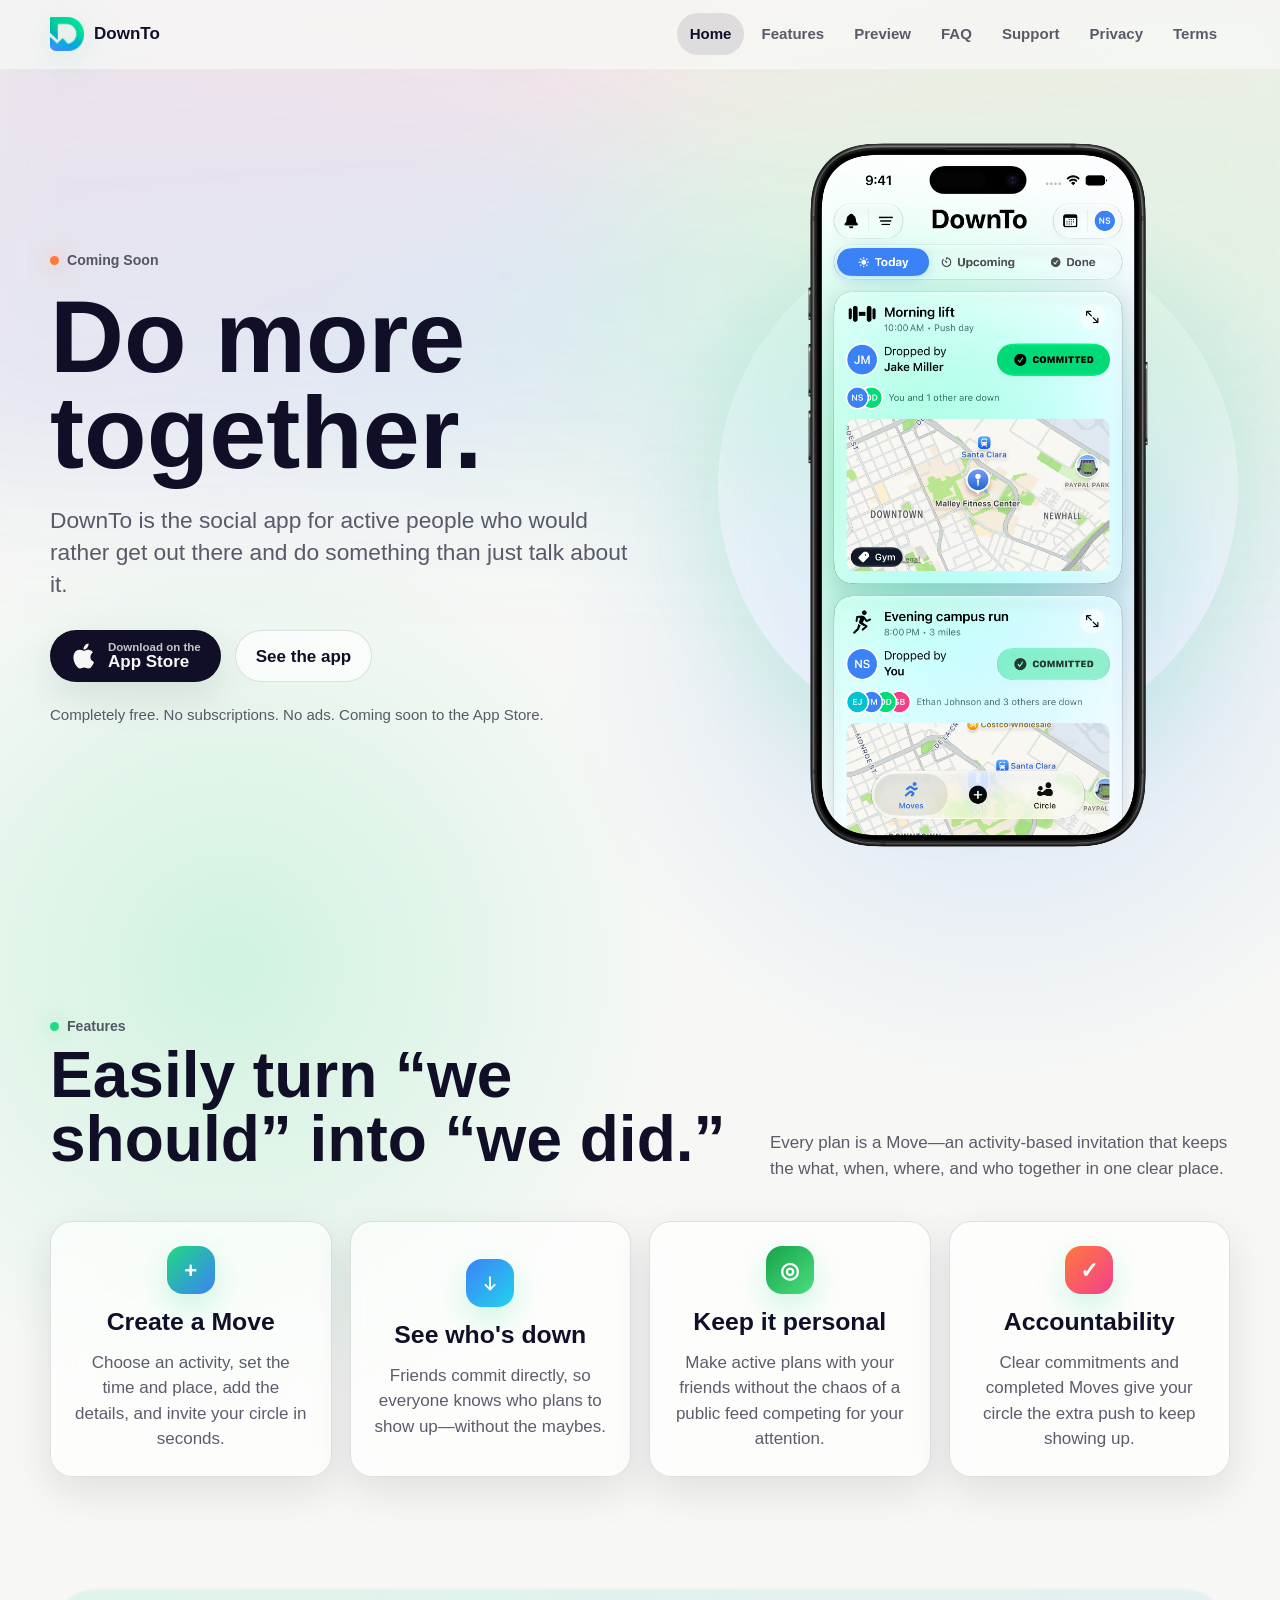
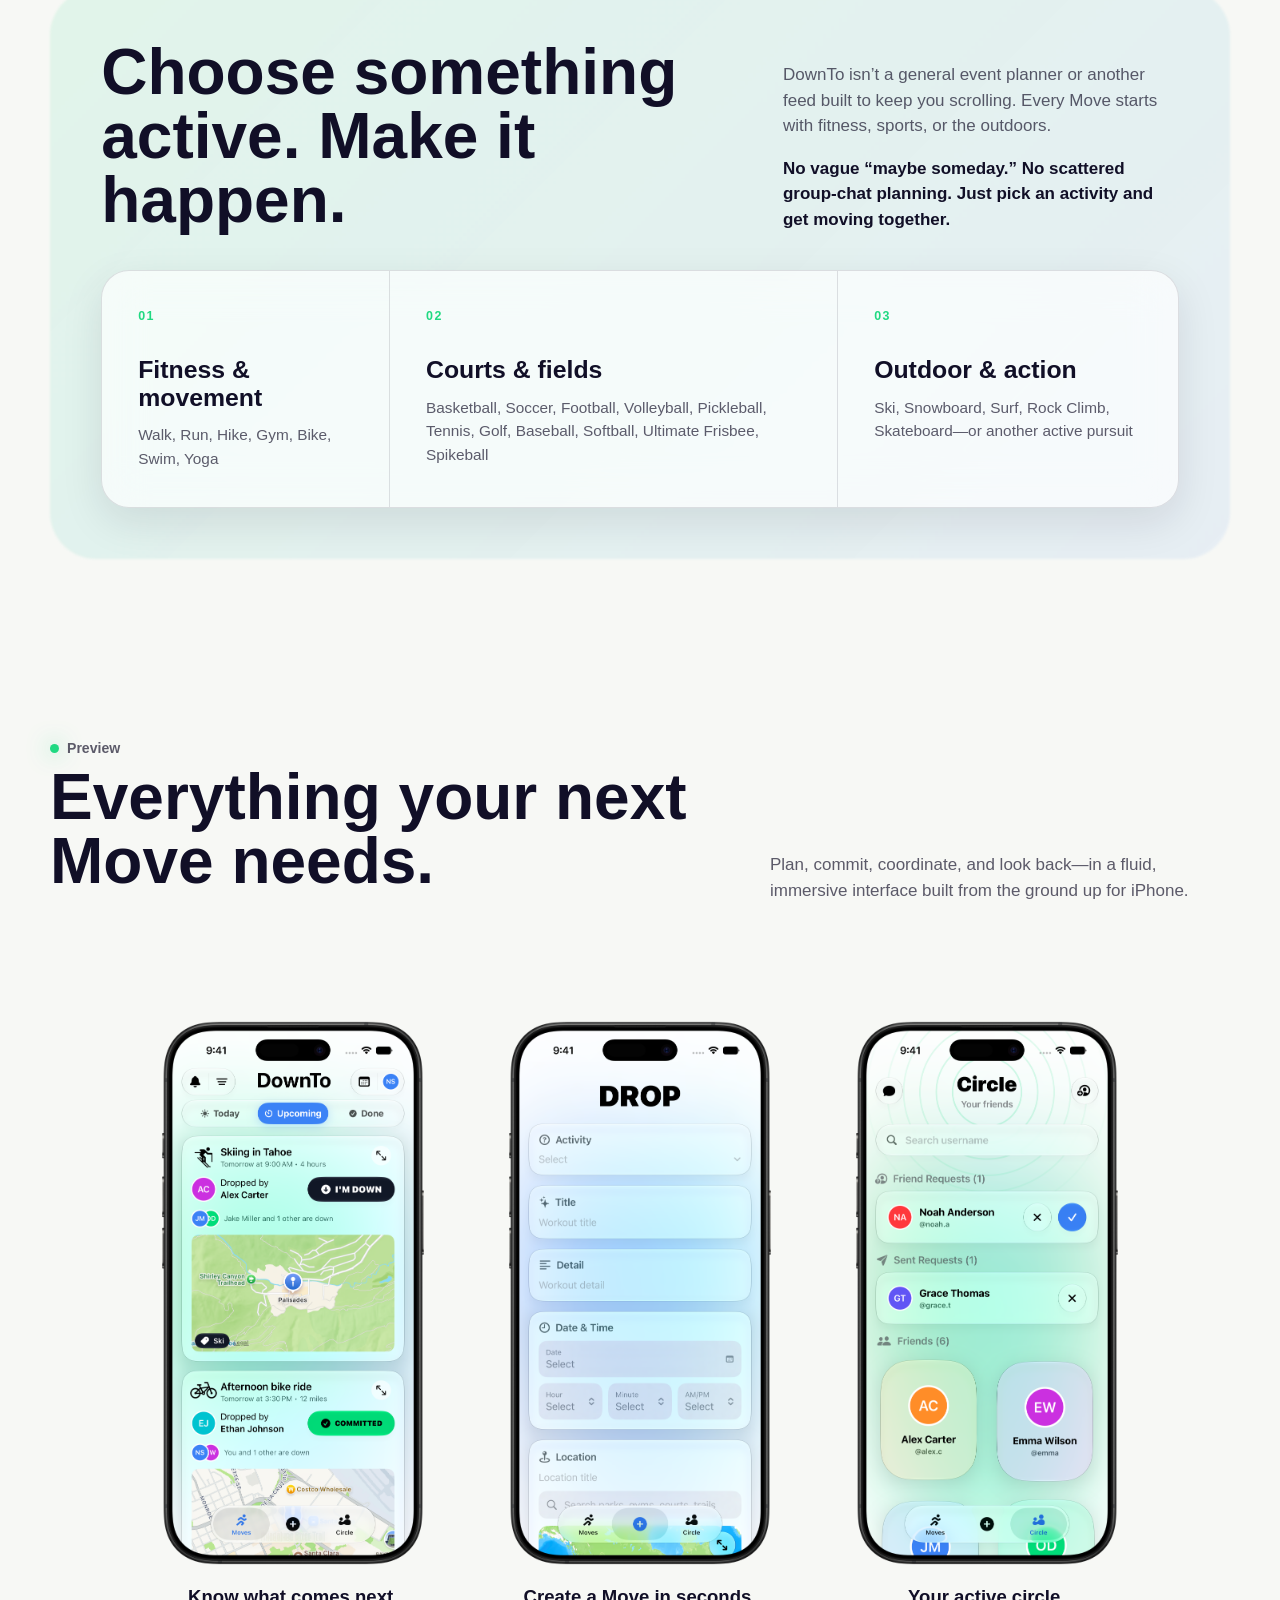
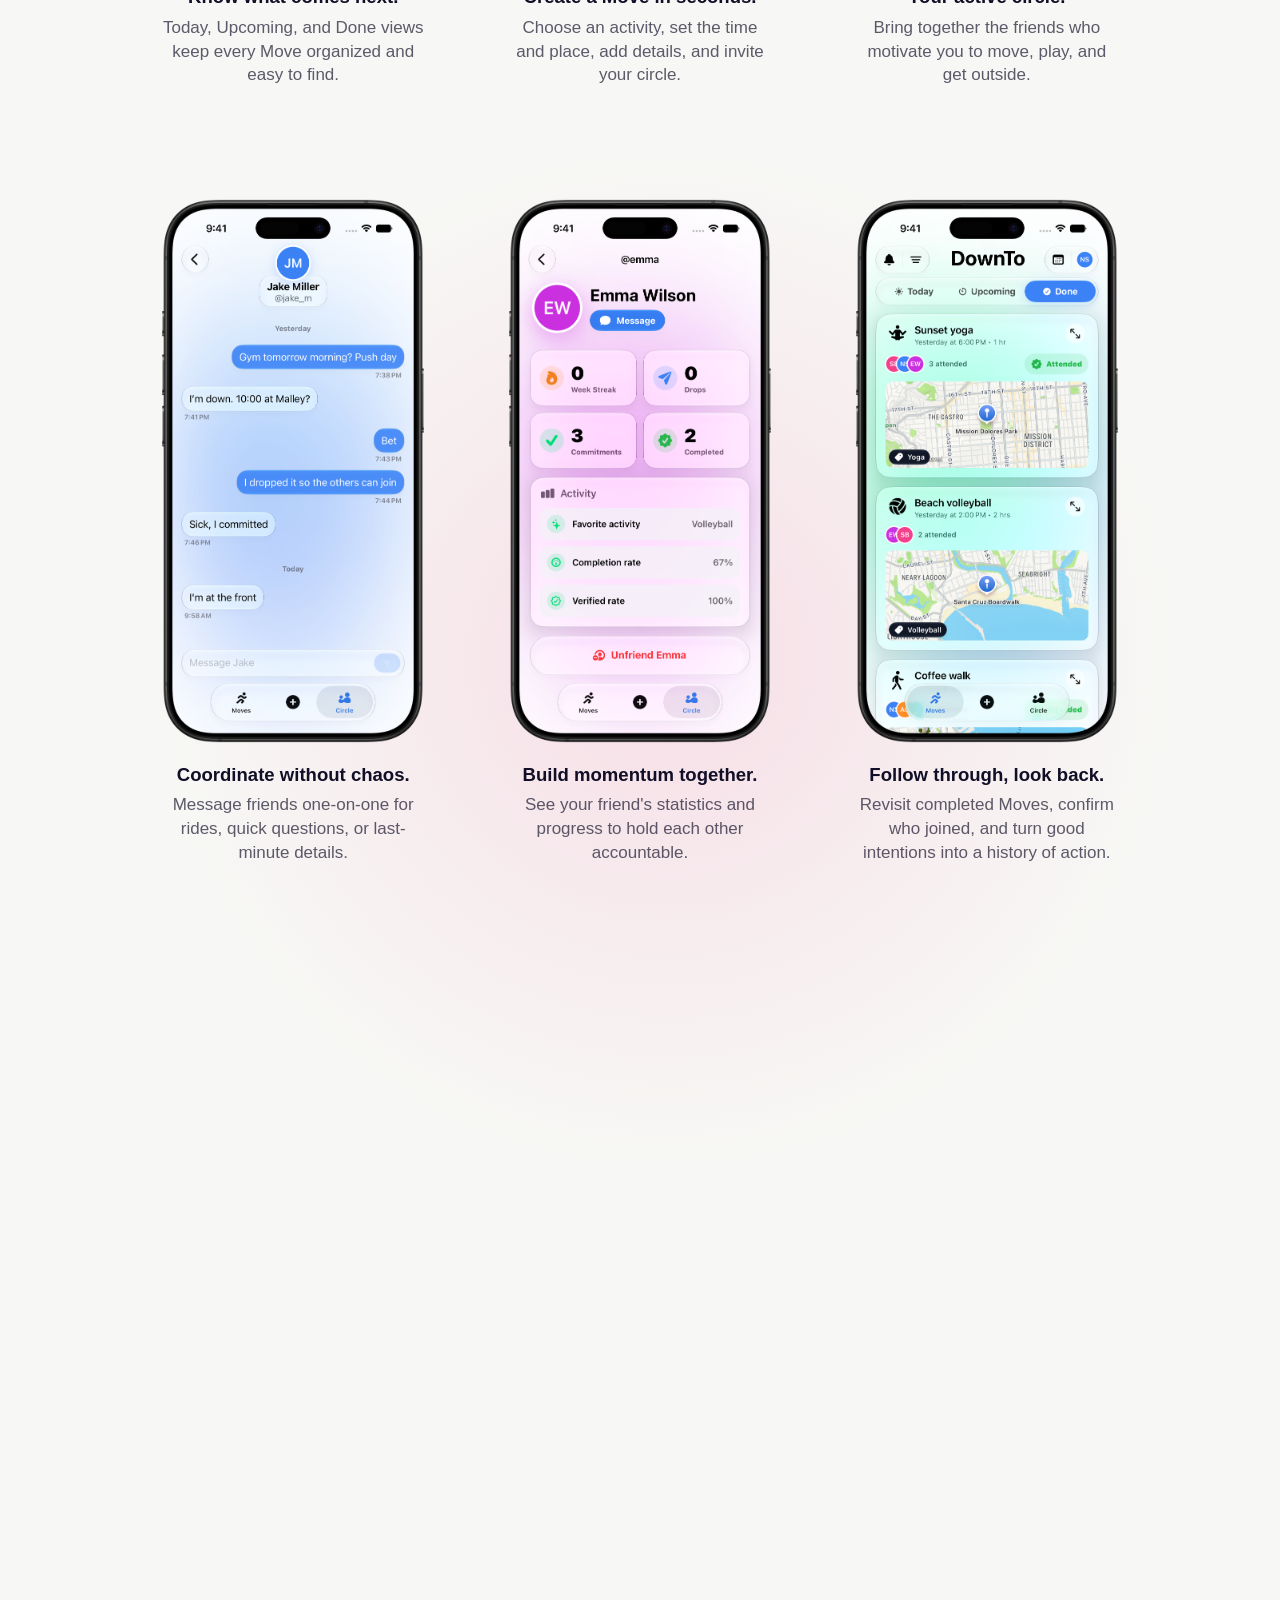
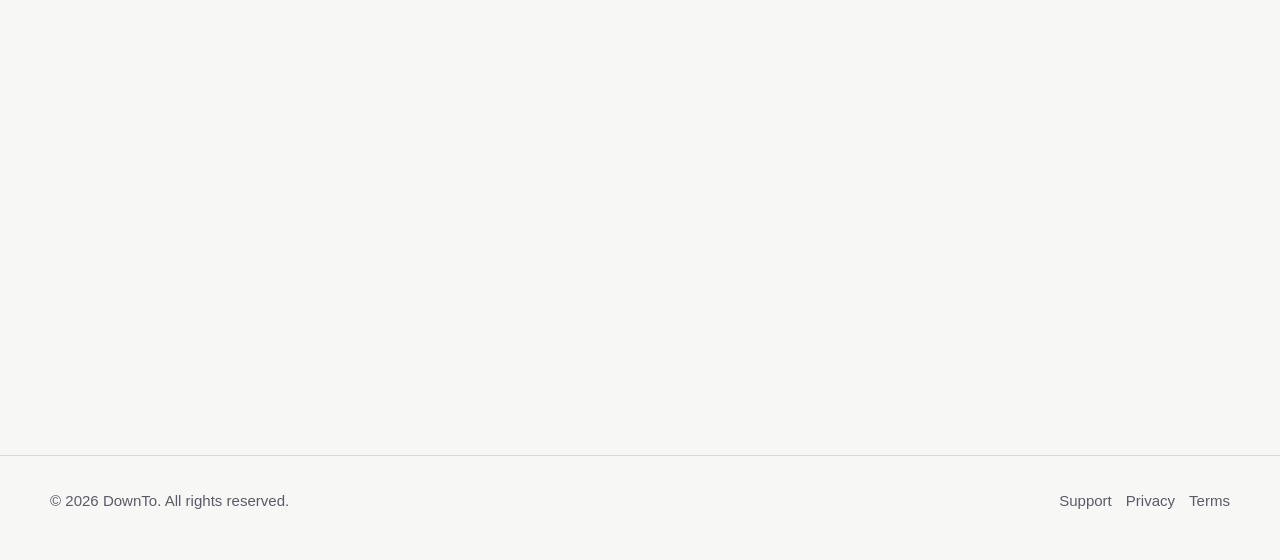
==== commit 5afb31aa: "Polish for initial release" ====
--- a/index.html
+++ b/index.html
@@ -45,7 +45,7 @@
             <div class="hero-copy">
                 <p class="eyebrow">Coming Soon</p>
                 <h1>Do more<br>together.</h1>
-                <p class="lead">DownTo is the social app for people who would rather do something than just talk about it. Create a Move, invite your circle, see who&rsquo;s down, and make it happen.</p>
+                <p class="lead">DownTo is the social app for active people who would rather get out there and do something than just talk about it.</p>
                 <div class="hero-actions">
                     <a class="app-store-button" href="#" aria-label="Download DownTo on the App Store">
                         <svg width="26" height="30" viewBox="0 0 26 30" aria-hidden="true">
@@ -92,7 +92,7 @@
                 <article class="feature-card reveal">
                     <div class="feature-icon feature-icon-green-gradient" aria-hidden="true">◎</div>
                     <h3>Keep it personal</h3>
-                    <p>Make active plans with your friends without a public feed competing for your attention.</p>
+                    <p>Make active plans with your friends without the chaos of a public feed competing for your attention.</p>
                 </article>
                 <article class="feature-card reveal">
                     <div class="feature-icon feature-icon-warm-social" aria-hidden="true">✓</div>
@@ -102,7 +102,7 @@
             </div>
         </section>
 
-        <section class="section activity-section" aria-labelledby="activity-title">
+        <section class="section activity-section reveal" aria-labelledby="activity-title">
             <div class="activity-intro reveal">
                 <div>
                     <h2 id="activity-title">Choose something active. Make it happen.</h2>
@@ -213,15 +213,15 @@
             <div class="faq-grid">
                 <article class="faq-item reveal">
                     <h3>Is DownTo available now?</h3>
-                    <p>Not yet. The testing phase begins soon and a release date will be announced shortly after that.</p>
+                    <p>Not yet, but you won't have to wait long. The testing phase is ongoing and a release date will be announced very soon.</p>
                 </article>
                 <article class="faq-item reveal">
                     <h3>What platforms will be supported?</h3>
-                    <p>DownTo is designed for iPhone and will be available on the Apple App Store for devices running iOS 26.0 or later.</p>
+                    <p>DownTo is designed primarily for iPhone's running iOS 26.0 or later. It will also be available on iPadOS 26.0+ and macOS 26.0+.</p>
                 </article>
                 <article class="faq-item reveal">
                     <h3>Who sees my drops?</h3>
-                    <p>DownTo is built around your circle. You choose the friends invited to each Move rather than posting to a public feed.</p>
+                    <p>DownTo is built around your circle. Your friends are the only ones who can see your Moves, as there is no public feed.</p>
                 </article>
                 <article class="faq-item reveal">
                     <h3>How is this app different from others?</h3>
@@ -229,7 +229,7 @@
                 </article>
                 <article class="faq-item reveal">
                     <h3>Is it free?</h3>
-                    <p>Yes. DownTo is completely free to use, with no subscription, in-app purchases, or advertisements.</p>
+                    <p>Yes. DownTo is completely free to use, with no subscriptions, in-app purchases, or advertisements.</p>
                 </article>
                 <article class="faq-item reveal">
                     <h3>Will the app be updated and maintained?</h3>
--- a/styles.css
+++ b/styles.css
@@ -792,6 +792,7 @@
 .activity-section {
     position: relative;
     padding: clamp(24px, 4vw, 52px);
+    margin-bottom: clamp(32px, 5vw, 64px);
 }
 
 .activity-section::before {
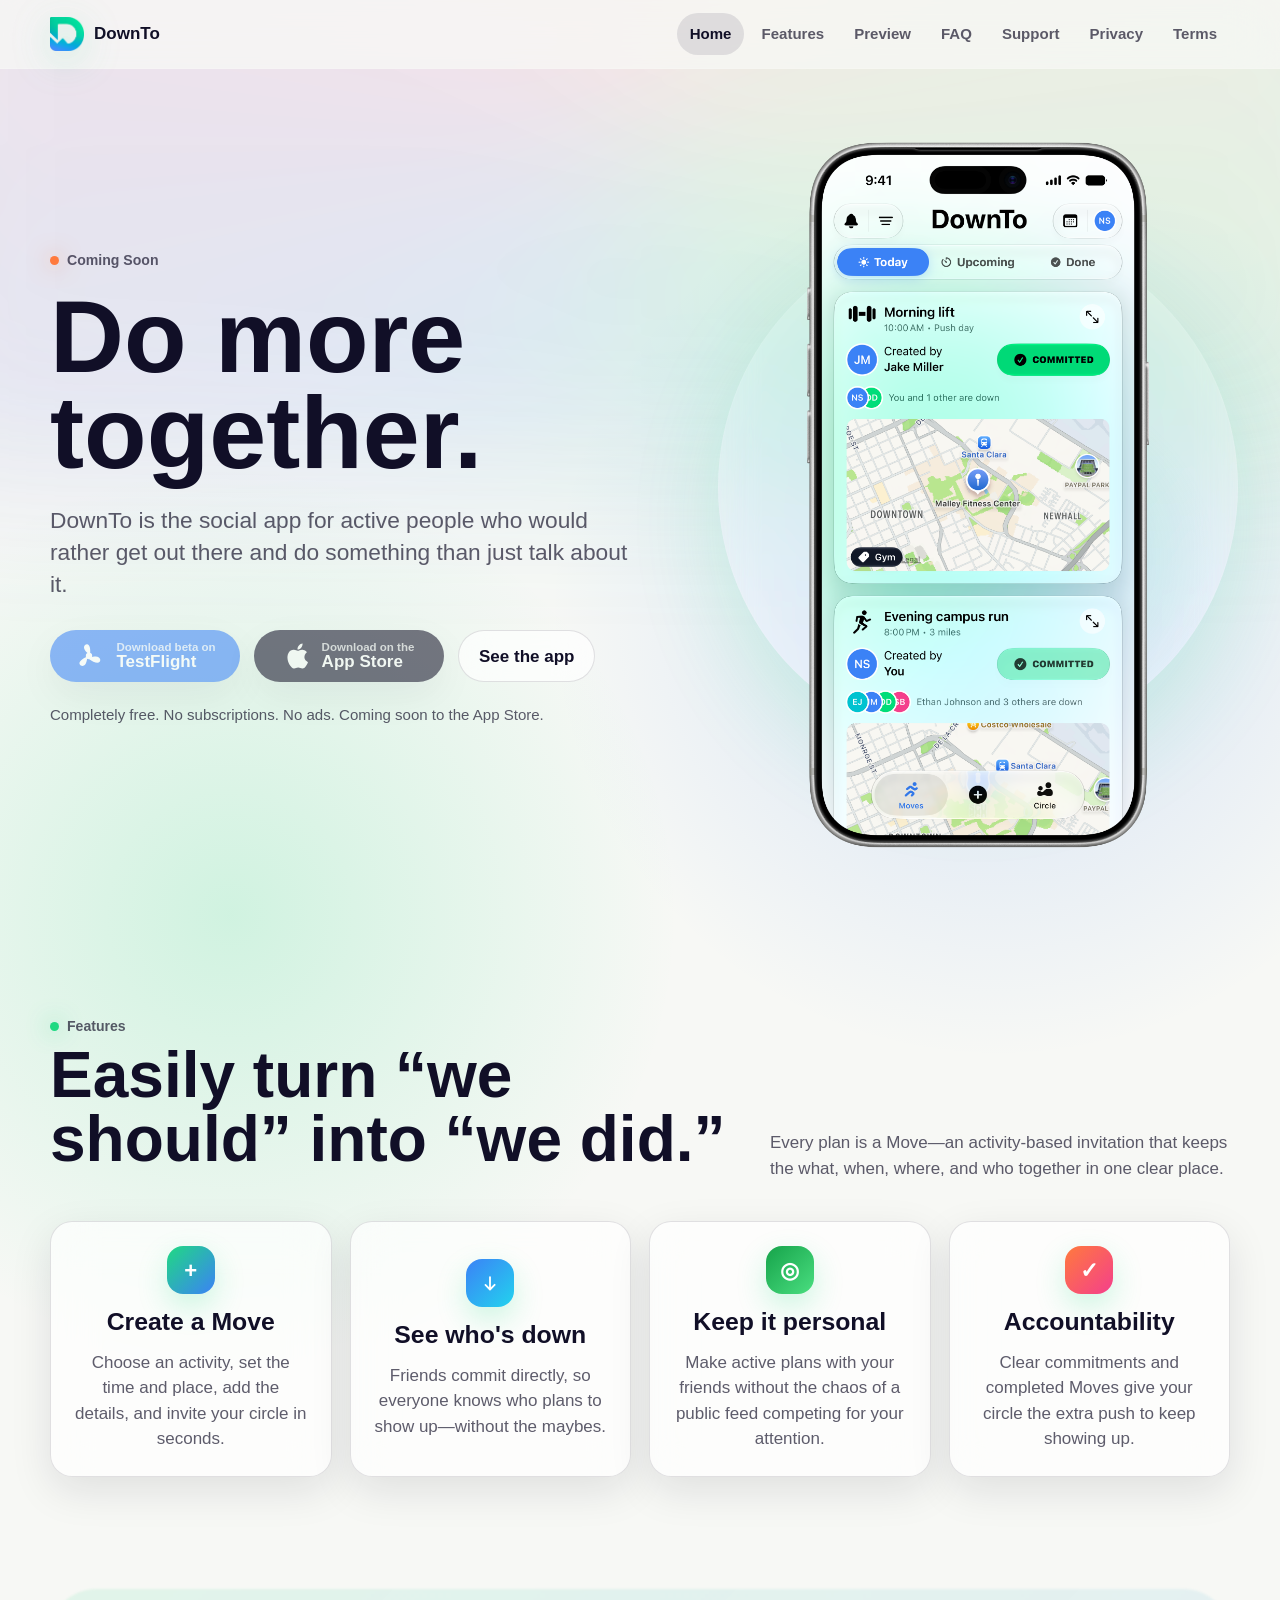
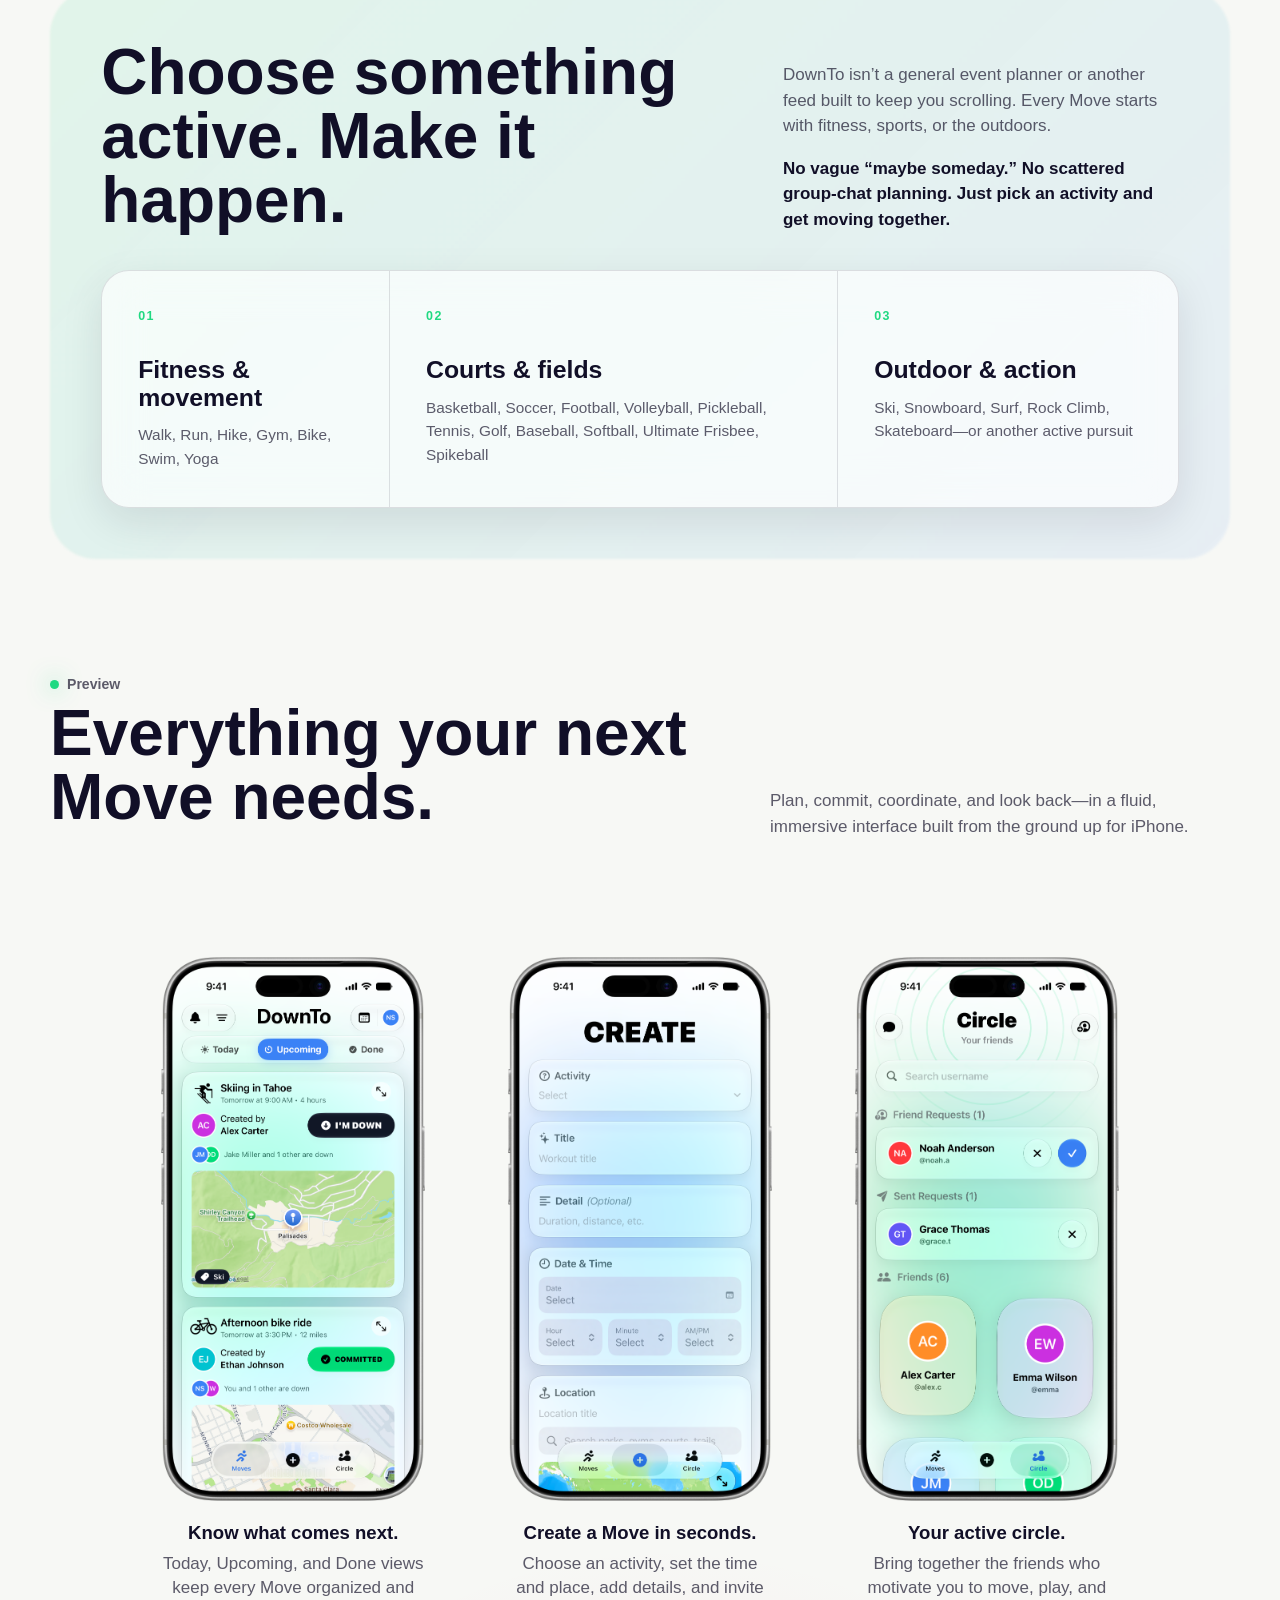
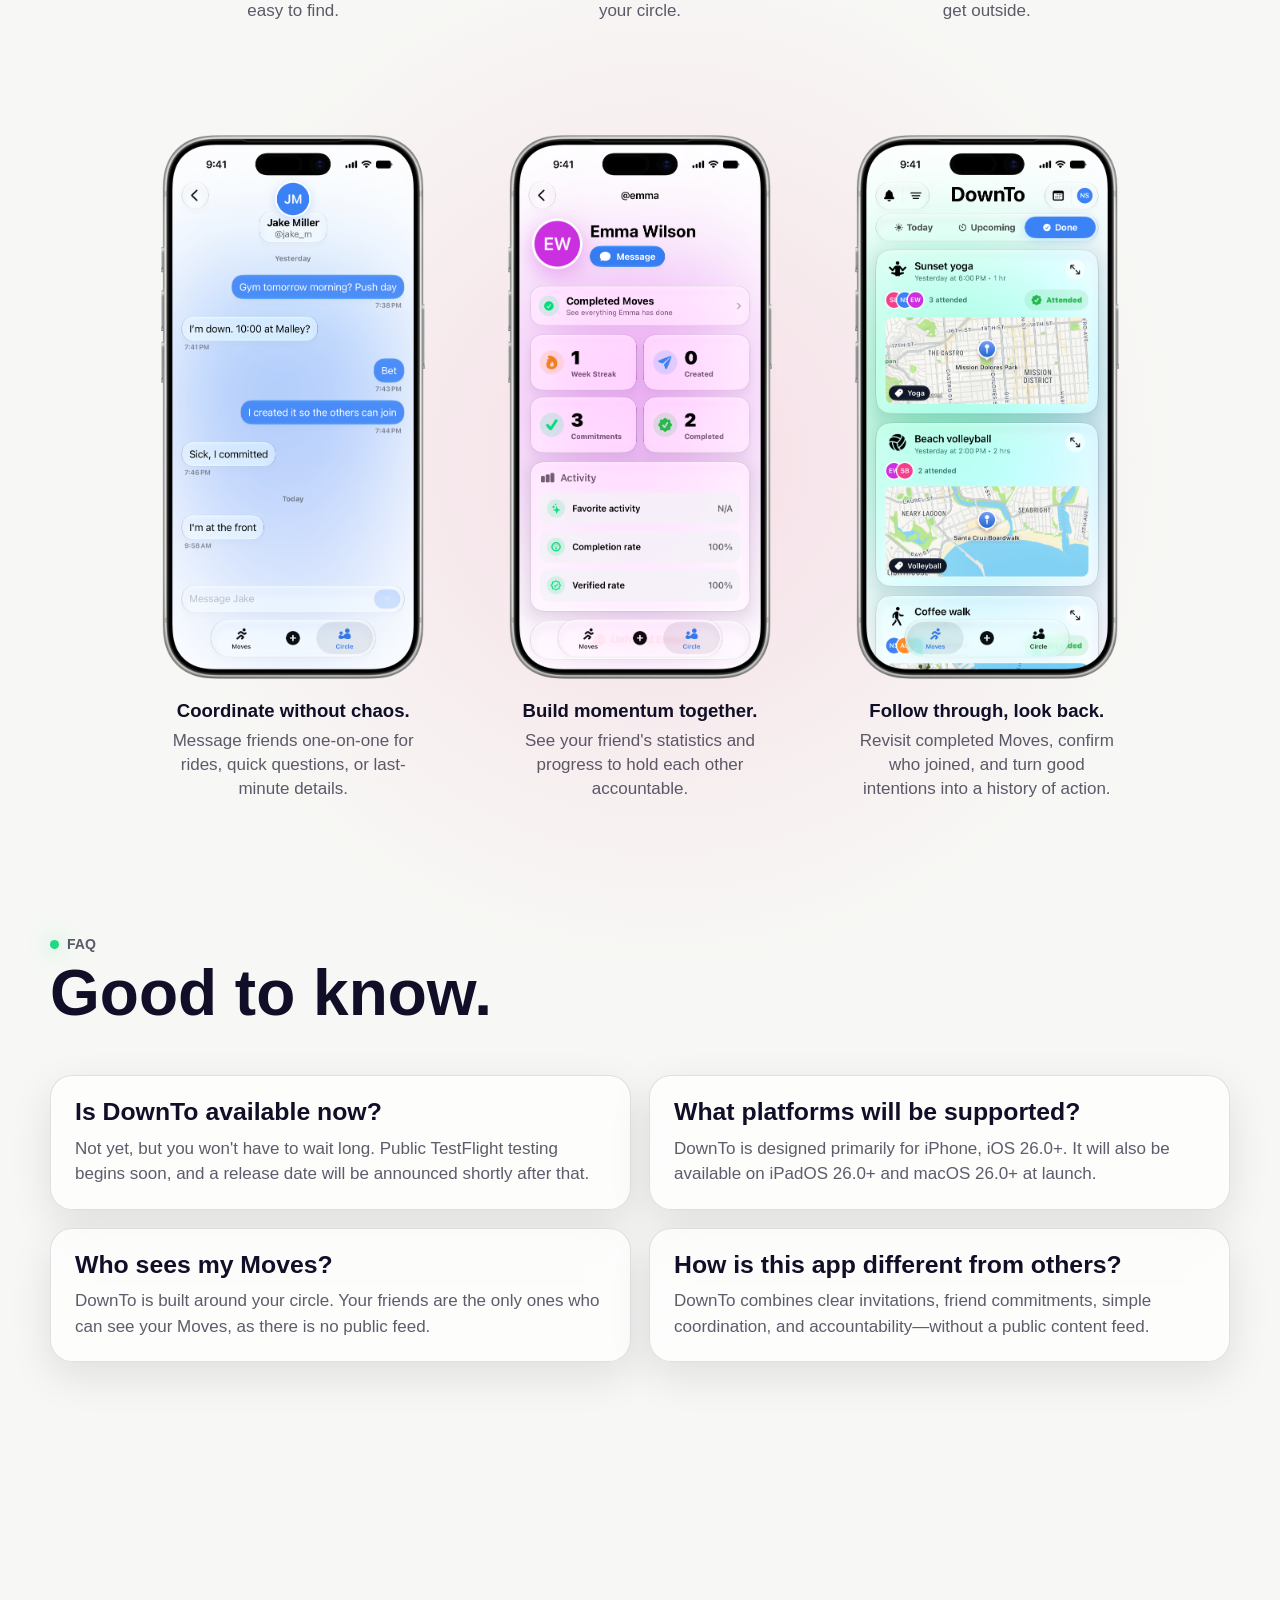
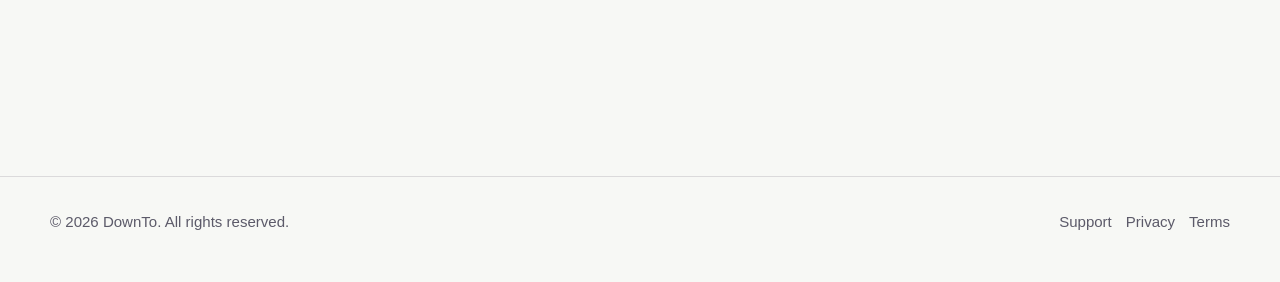
==== commit 99e9e4af: "Updated assets and clarity-based rephrasing" ====
--- a/index.html
+++ b/index.html
@@ -14,7 +14,7 @@
     <link rel="icon" href="assets/favicon-32.png" sizes="32x32">
     <link rel="icon" href="assets/favicon-512.png" sizes="512x512">
     <link rel="apple-touch-icon" href="assets/apple-touch-icon.png">
-    <link rel="stylesheet" href="styles.css?v=3">
+    <link rel="stylesheet" href="styles.css?v=9">
 </head>
 <body>
     <a class="skip-link" href="#main">Skip to content</a>
@@ -47,12 +47,27 @@
                 <h1>Do more<br>together.</h1>
                 <p class="lead">DownTo is the social app for active people who would rather get out there and do something than just talk about it.</p>
                 <div class="hero-actions">
-                    <a class="app-store-button" href="#" aria-label="Download DownTo on the App Store">
-                        <svg width="26" height="30" viewBox="0 0 26 30" aria-hidden="true">
-                            <path fill="currentColor" d="M20.4 15.9c0-3.1 2.5-4.6 2.6-4.7-1.5-2.1-3.7-2.4-4.5-2.5-1.9-.2-3.7 1.1-4.7 1.1-1 0-2.5-1.1-4.1-1-2.1 0-4.1 1.2-5.2 3.1-2.2 3.8-.6 9.5 1.6 12.6 1.1 1.5 2.3 3.2 4 3.1 1.6-.1 2.2-1 4.1-1s2.5 1 4.2 1c1.7 0 2.8-1.5 3.9-3.1 1.2-1.8 1.7-3.5 1.7-3.6-.1 0-3.6-1.4-3.6-5zM17.2 6.7c.9-1.1 1.5-2.6 1.4-4.1-1.3.1-2.8.8-3.7 1.9-.8 1-1.6 2.5-1.4 4 1.4.1 2.8-.7 3.7-1.8z"/>
-                        </svg>
-                        <span class="app-store-copy"><small>Download on the</small>App Store</span>
-                    </a>
+                    <div class="coming-soon-action">
+                        <button class="testflight-button is-disabled" type="button" aria-disabled="true" aria-describedby="testflight-status">
+                            <svg class="testflight-icon" viewBox="0 0 30 30" aria-hidden="true">
+                                <path fill="currentColor" d="M15 13.2c-1.7-1.1-4.9-4.1-5-6.7-.1-1.8 1.3-3.3 3-3.3 3 0 3.6 5.5 3.2 9.8-.4.1-.8.1-1.2.2Z"/>
+                                <path fill="currentColor" d="M16.6 16.7c1.9-.8 6.1-1.8 8.3-.3 1.5 1 1.8 3 .8 4.4-1.8 2.4-7 .1-10.4-2.6.4-.4.8-.9 1.3-1.5Z"/>
+                                <path fill="currentColor" d="M13.2 16.9c-.2 2-.9 6.3-3.2 7.6-1.6.9-3.5.3-4.3-1.2-1.4-2.7 3.1-5.9 7.1-7.6.1.4.3.8.4 1.2Z"/>
+                                <circle cx="15" cy="15" r="3.2" fill="currentColor"/>
+                            </svg>
+                            <span class="app-store-copy"><small>Download beta on</small>TestFlight</span>
+                        </button>
+                        <span class="coming-soon-prompt" id="testflight-status" role="status" aria-live="polite">Public testing begins soon</span>
+                    </div>
+                    <div class="coming-soon-action">
+                        <button class="app-store-button is-disabled" type="button" aria-disabled="true" aria-describedby="app-store-status">
+                            <svg width="26" height="30" viewBox="0 0 26 30" aria-hidden="true">
+                                <path fill="currentColor" d="M20.4 15.9c0-3.1 2.5-4.6 2.6-4.7-1.5-2.1-3.7-2.4-4.5-2.5-1.9-.2-3.7 1.1-4.7 1.1-1 0-2.5-1.1-4.1-1-2.1 0-4.1 1.2-5.2 3.1-2.2 3.8-.6 9.5 1.6 12.6 1.1 1.5 2.3 3.2 4 3.1 1.6-.1 2.2-1 4.1-1s2.5 1 4.2 1c1.7 0 2.8-1.5 3.9-3.1 1.2-1.8 1.7-3.5 1.7-3.6-.1 0-3.6-1.4-3.6-5zM17.2 6.7c.9-1.1 1.5-2.6 1.4-4.1-1.3.1-2.8.8-3.7 1.9-.8 1-1.6 2.5-1.4 4 1.4.1 2.8-.7 3.7-1.8z"/>
+                            </svg>
+                            <span class="app-store-copy"><small>Download on the</small>App Store</span>
+                        </button>
+                        <span class="coming-soon-prompt" id="app-store-status" role="status" aria-live="polite">Coming soon to the App Store</span>
+                    </div>
                     <a class="button-secondary" href="#screenshots">See the app</a>
                 </div>
                 <p class="hero-note">Completely free. No subscriptions. No ads. Coming soon to the App Store.</p>
@@ -103,7 +118,7 @@
         </section>
 
         <section class="section activity-section reveal" aria-labelledby="activity-title">
-            <div class="activity-intro reveal">
+            <div class="activity-intro">
                 <div>
                     <h2 id="activity-title">Choose something active. Make it happen.</h2>
                 </div>
@@ -112,7 +127,7 @@
                     <p>No vague &ldquo;maybe someday.&rdquo; No scattered group-chat planning. Just pick an activity and get moving together.</p>
                 </div>
             </div>
-            <div class="activity-groups reveal" aria-label="Activities supported by DownTo">
+            <div class="activity-groups" aria-label="Activities supported by DownTo">
                 <article>
                     <span class="activity-number">01</span>
                     <h3>Fitness &amp; movement</h3>
@@ -213,14 +228,14 @@
             <div class="faq-grid">
                 <article class="faq-item reveal">
                     <h3>Is DownTo available now?</h3>
-                    <p>Not yet, but you won't have to wait long. The testing phase is ongoing and a release date will be announced very soon.</p>
+                    <p>Not yet, but you won't have to wait long. Public TestFlight testing begins soon, and a release date will be announced shortly after that.</p>
                 </article>
                 <article class="faq-item reveal">
                     <h3>What platforms will be supported?</h3>
-                    <p>DownTo is designed primarily for iPhone's running iOS 26.0 or later. It will also be available on iPadOS 26.0+ and macOS 26.0+.</p>
-                </article>
-                <article class="faq-item reveal">
-                    <h3>Who sees my drops?</h3>
+                    <p>DownTo is designed primarily for iPhone, iOS 26.0+. It will also be available on iPadOS 26.0+ and macOS 26.0+ at launch.</p>
+                </article>
+                <article class="faq-item reveal">
+                    <h3>Who sees my Moves?</h3>
                     <p>DownTo is built around your circle. Your friends are the only ones who can see your Moves, as there is no public feed.</p>
                 </article>
                 <article class="faq-item reveal">
@@ -256,6 +271,6 @@
             </div>
         </div>
     </footer>
-    <script src="script.js" defer></script>
+    <script src="script.js?v=4" defer></script>
 </body>
 </html>
--- a/styles.css
+++ b/styles.css
@@ -309,6 +309,7 @@
 }
 
 .app-store-button,
+.testflight-button,
 .button,
 .button-secondary {
     display: inline-flex;
@@ -320,6 +321,7 @@
 }
 
 .app-store-button {
+    border: 0;
     gap: 12px;
     padding: 10px 20px;
     background: var(--text);
@@ -336,9 +338,87 @@
     flex: 0 0 auto;
 }
 
+.coming-soon-action {
+    position: relative;
+    display: inline-flex;
+    width: 190px;
+}
+
+.coming-soon-action .app-store-button {
+    width: 100%;
+}
+
+.app-store-button.is-disabled {
+    cursor: not-allowed;
+    opacity: 0.56;
+}
+
+.testflight-button.is-disabled {
+    cursor: not-allowed;
+    opacity: 0.56;
+}
+
+.app-store-button.is-disabled:hover,
+.testflight-button.is-disabled:hover {
+    transform: none;
+}
+
+.coming-soon-prompt {
+    position: absolute;
+    bottom: calc(100% + 10px);
+    left: 50%;
+    z-index: 4;
+    width: max-content;
+    max-width: min(260px, 82vw);
+    padding: 9px 13px;
+    border: 1px solid var(--line);
+    border-radius: 12px;
+    background: var(--surface-strong);
+    box-shadow: var(--soft-shadow);
+    color: var(--text);
+    font-size: 0.82rem;
+    font-weight: 750;
+    opacity: 0;
+    pointer-events: none;
+    transform: translate(-50%, 4px);
+    transition: opacity 160ms ease, transform 160ms ease;
+}
+
+.coming-soon-prompt.is-visible {
+    opacity: 1;
+    transform: translate(-50%, 0);
+}
+
+.coming-soon-prompt.no-transition {
+    transition: none;
+}
+
+.testflight-button {
+    width: 190px;
+    gap: 12px;
+    padding: 10px 20px;
+    border: 0;
+    background: var(--active);
+    color: #fff;
+    box-shadow: var(--soft-shadow);
+}
+
+.testflight-button:hover {
+    color: #fff;
+    transform: translateY(-1px);
+}
+
+.testflight-icon {
+    flex: 0 0 auto;
+    width: 30px;
+    height: 30px;
+}
+
 .app-store-copy {
     display: grid;
+    justify-items: start;
     line-height: 1.05;
+    text-align: left;
 }
 
 .app-store-copy small {
@@ -391,6 +471,11 @@
 
     .app-store-button:hover {
         color: var(--background);
+        transform: none;
+    }
+
+    .testflight-button:hover {
+        color: #fff;
         transform: none;
     }
 
@@ -792,7 +877,6 @@
 .activity-section {
     position: relative;
     padding: clamp(24px, 4vw, 52px);
-    margin-bottom: clamp(32px, 5vw, 64px);
 }
 
 .activity-section::before {
@@ -873,7 +957,11 @@
     align-items: start;
     justify-content: center;
     gap: clamp(58px, 7vw, 96px) clamp(38px, 6vw, 82px);
-    padding: clamp(36px, 6vw, 74px) clamp(18px, 5vw, 64px) clamp(58px, 8vw, 108px);
+    padding: clamp(36px, 6vw, 74px) clamp(18px, 5vw, 64px) 0;
+}
+
+#faq {
+    padding-top: 0;
 }
 
 .screenshot-card {
@@ -1440,7 +1528,7 @@
     .screenshot-float-field {
         grid-template-columns: repeat(2, minmax(0, 240px));
         gap: 56px 28px;
-        padding: 26px clamp(10px, 4vw, 28px) 64px;
+        padding: 26px clamp(10px, 4vw, 28px) 0;
     }
 
     .screenshot-card {
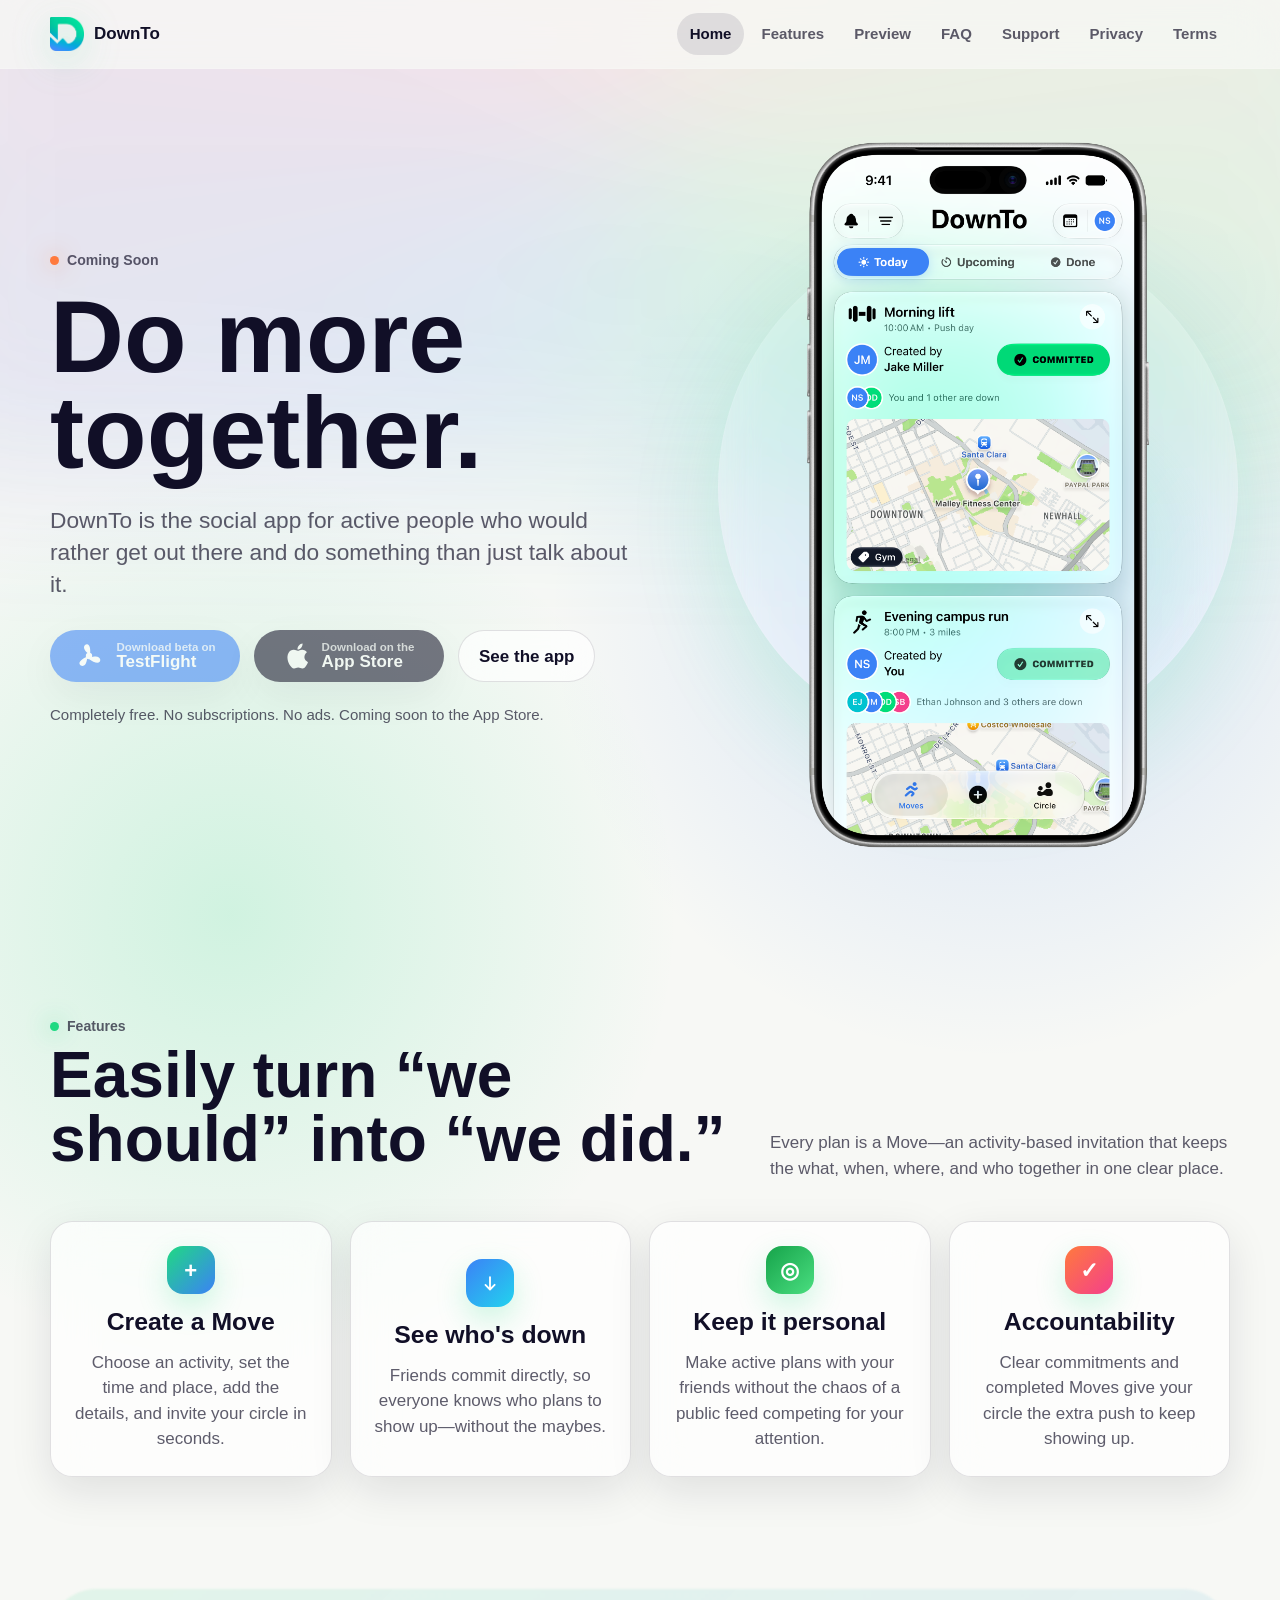
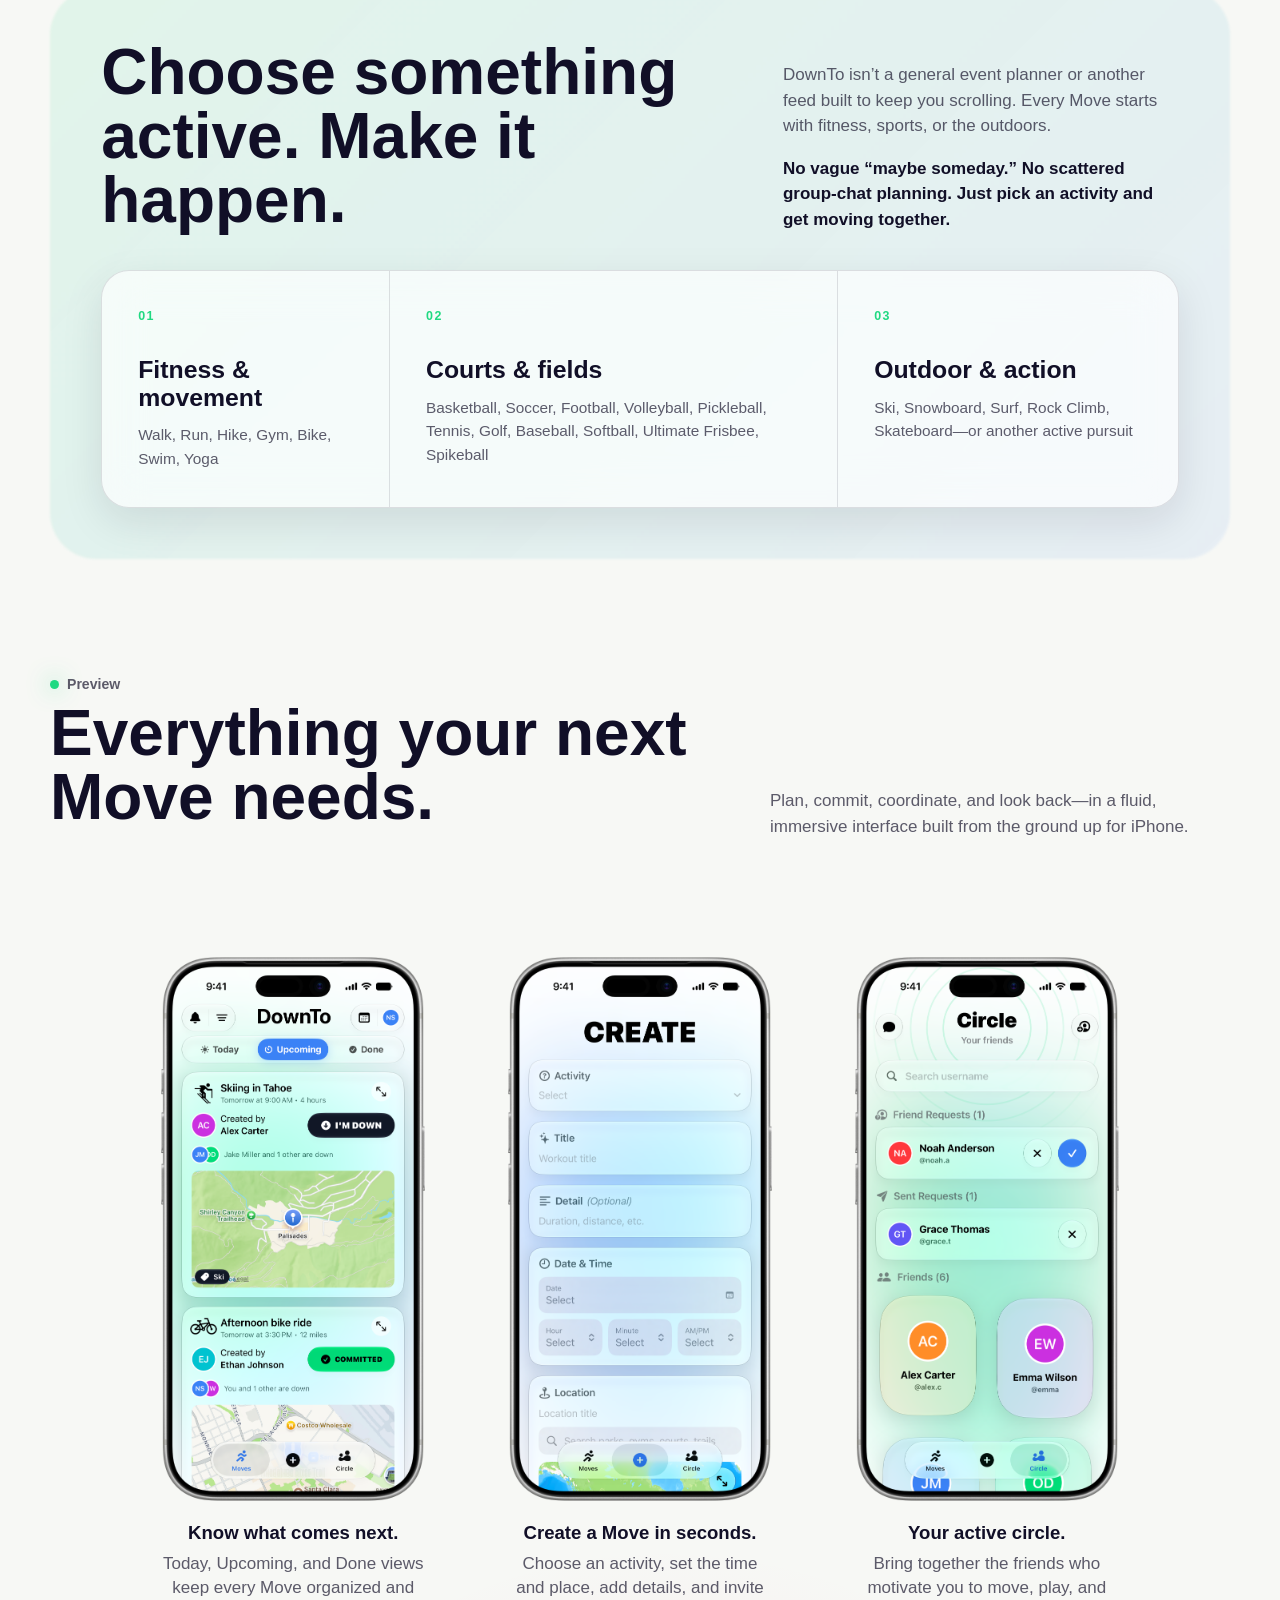
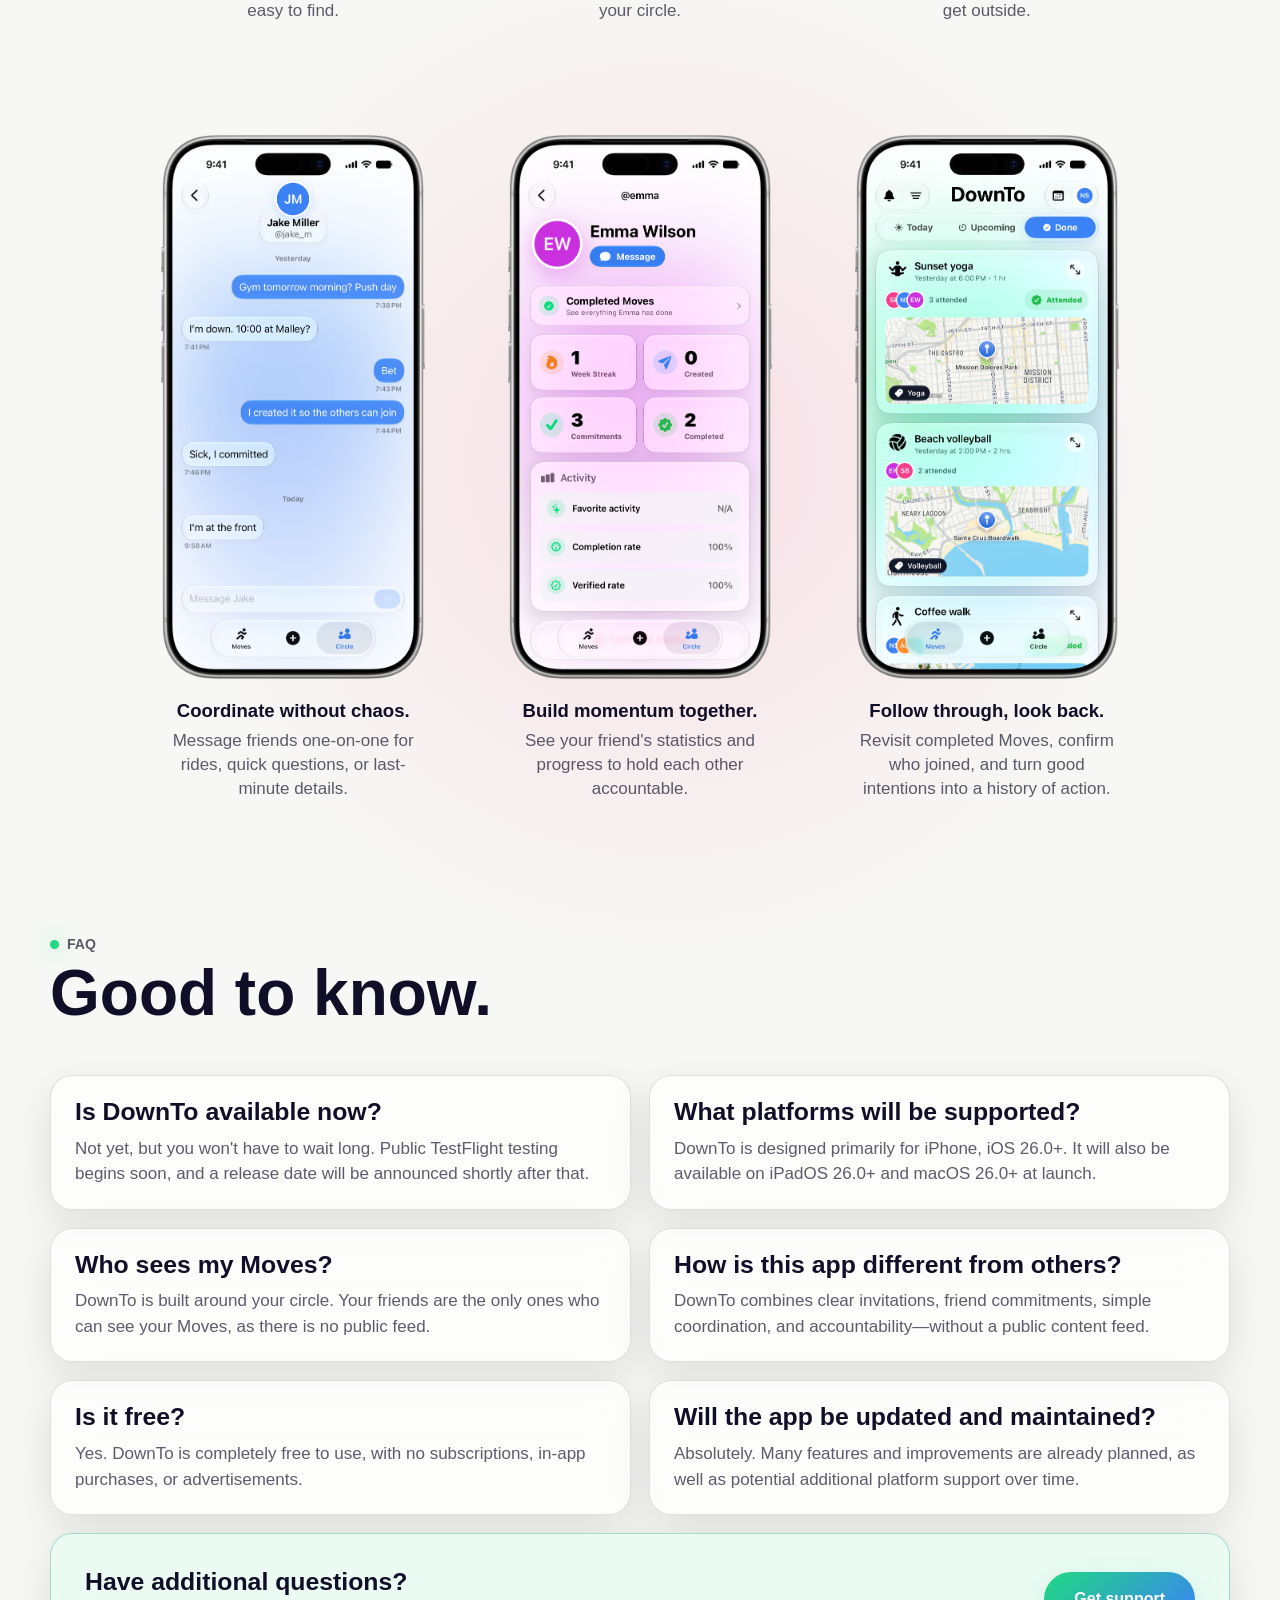
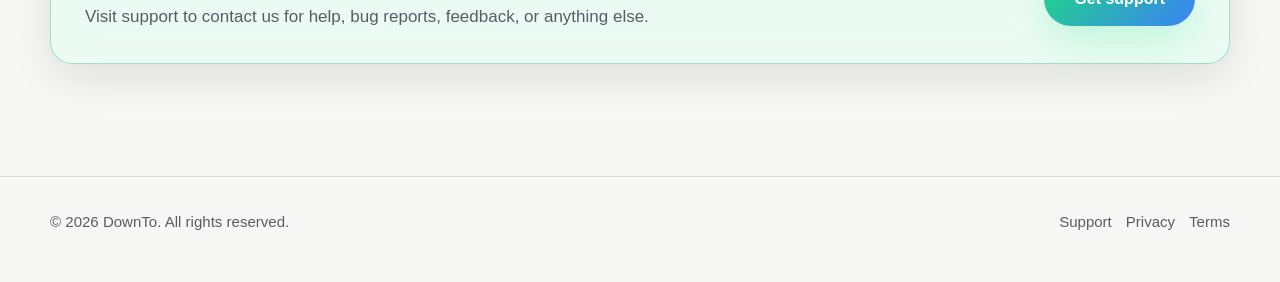
==== commit c7513c89: "Small mobile fix" ====
--- a/index.html
+++ b/index.html
@@ -14,7 +14,7 @@
     <link rel="icon" href="assets/favicon-32.png" sizes="32x32">
     <link rel="icon" href="assets/favicon-512.png" sizes="512x512">
     <link rel="apple-touch-icon" href="assets/apple-touch-icon.png">
-    <link rel="stylesheet" href="styles.css?v=9">
+    <link rel="stylesheet" href="styles.css?v=11">
 </head>
 <body>
     <a class="skip-link" href="#main">Skip to content</a>
--- a/styles.css
+++ b/styles.css
@@ -425,6 +425,7 @@
     font-size: 0.72rem;
     font-weight: 700;
     opacity: 0.78;
+    white-space: nowrap;
 }
 
 .button {
@@ -1439,6 +1440,23 @@
         padding-bottom: 70px;
     }
 
+    .hero-actions {
+        display: grid;
+        grid-template-columns: repeat(2, minmax(0, 1fr));
+        align-items: stretch;
+        max-width: 394px;
+    }
+
+    .hero-actions .coming-soon-action,
+    .hero-actions .testflight-button {
+        width: 100%;
+    }
+
+    .hero-actions .button-secondary {
+        grid-column: 1 / -1;
+        justify-self: start;
+    }
+
     .section {
         padding-top: 76px;
         padding-bottom: 76px;
@@ -1566,6 +1584,13 @@
     .nav-links {
         right: 24px;
         left: 24px;
+    }
+
+    .hero-actions .app-store-button,
+    .hero-actions .testflight-button {
+        gap: 6px;
+        padding-inline: 8px;
+        font-size: 0.9rem;
     }
 
     .feature-card,
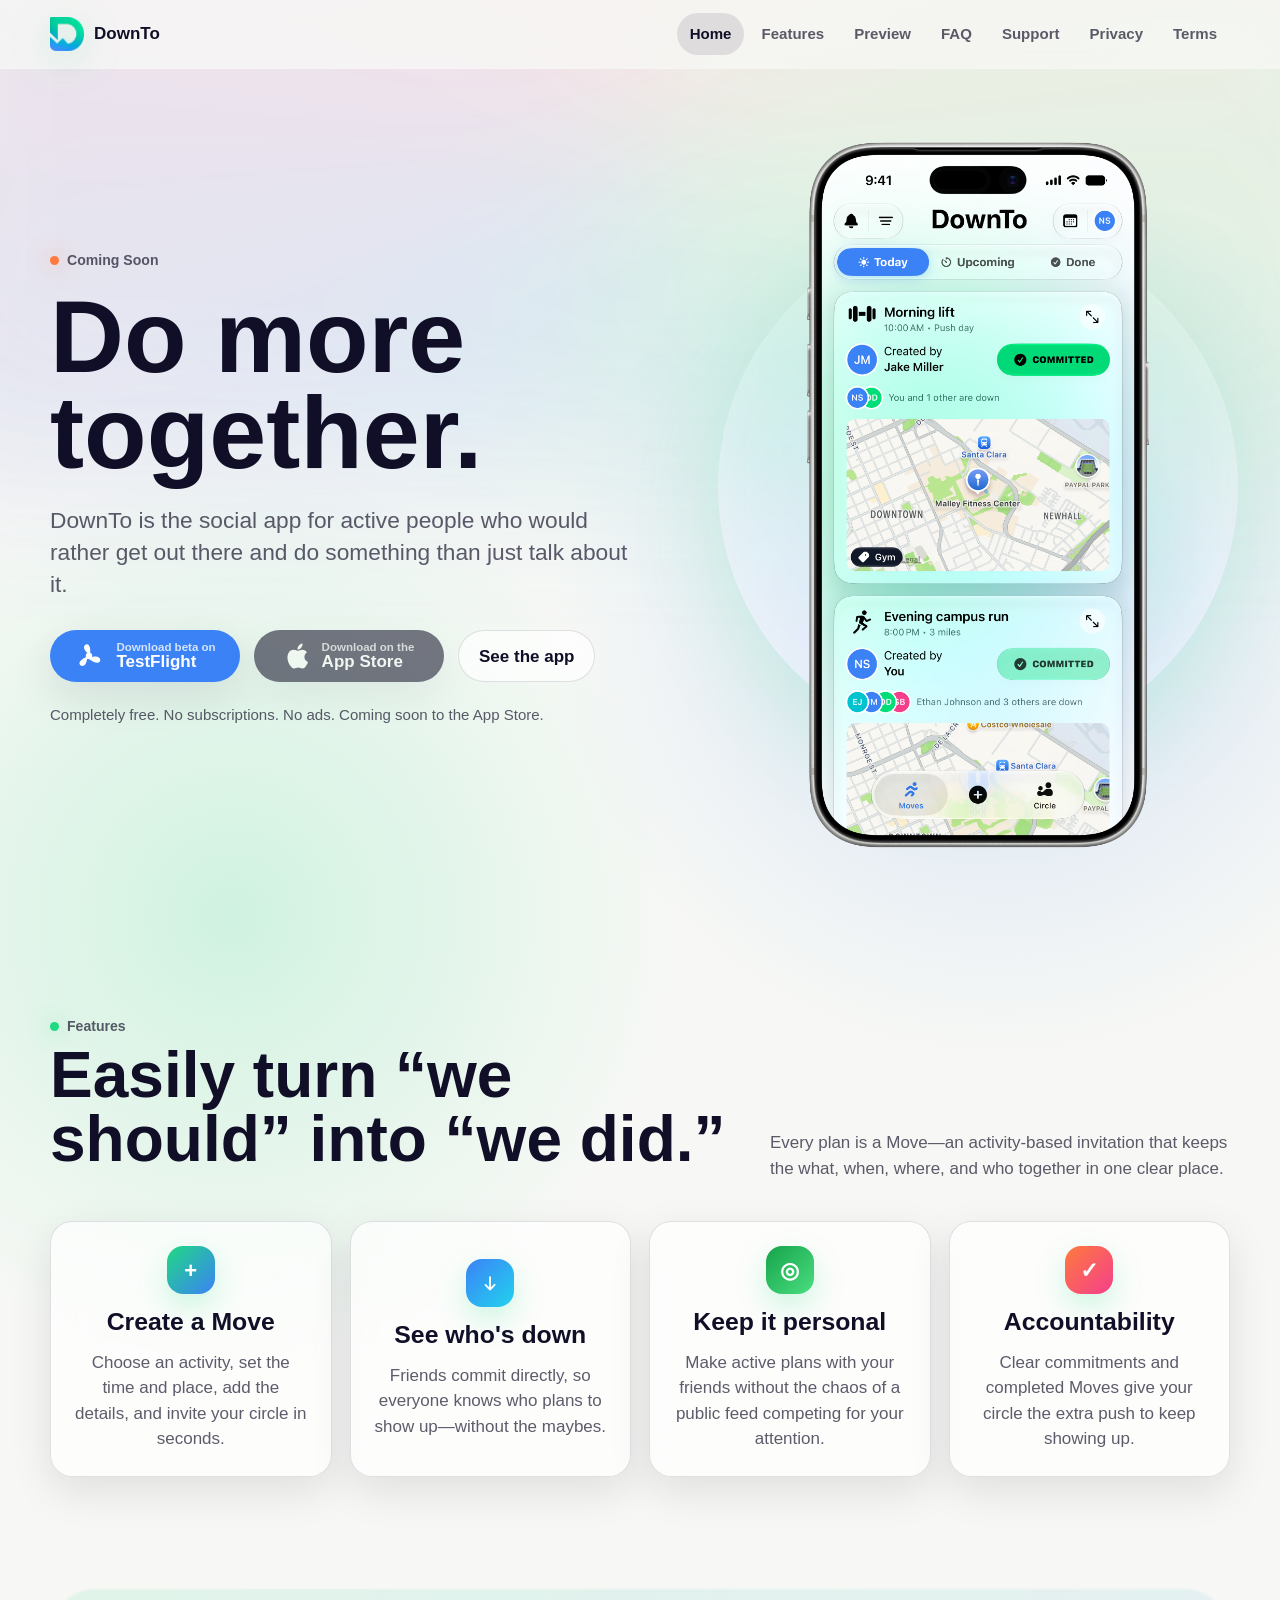
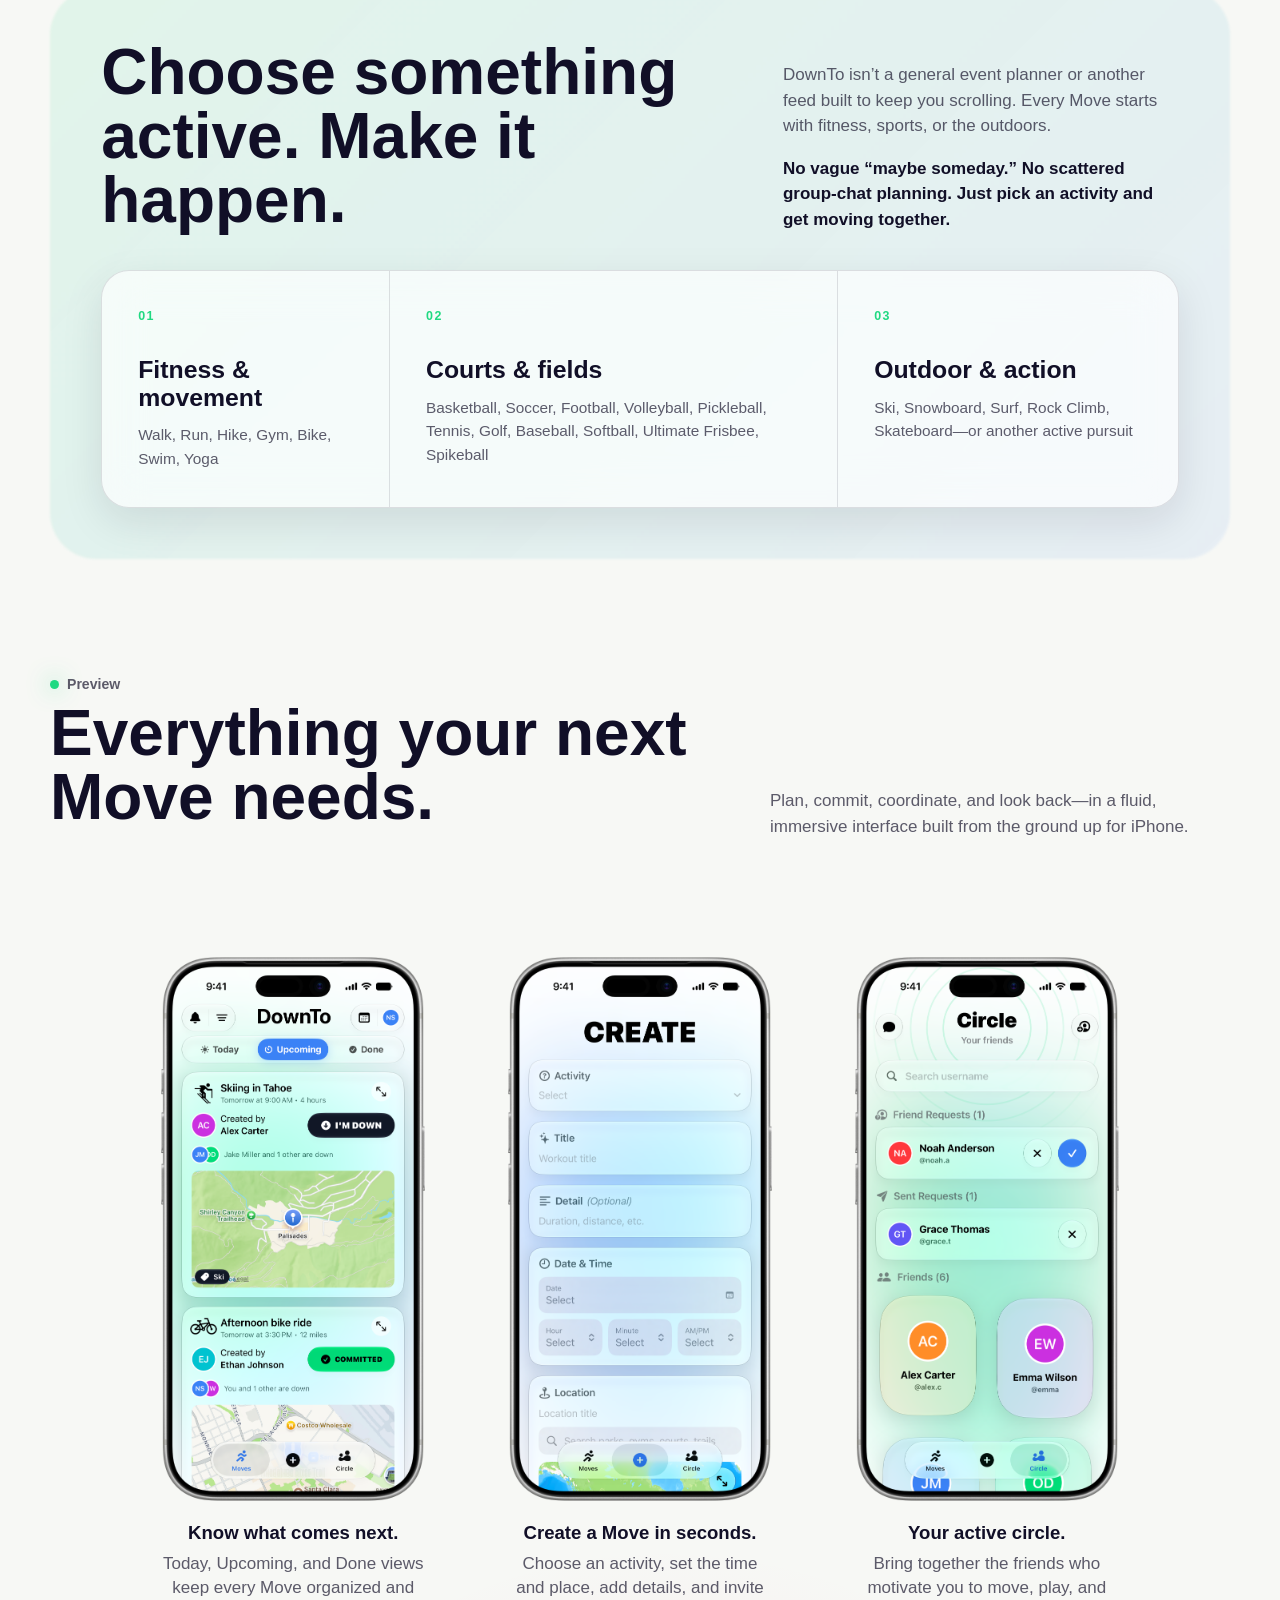
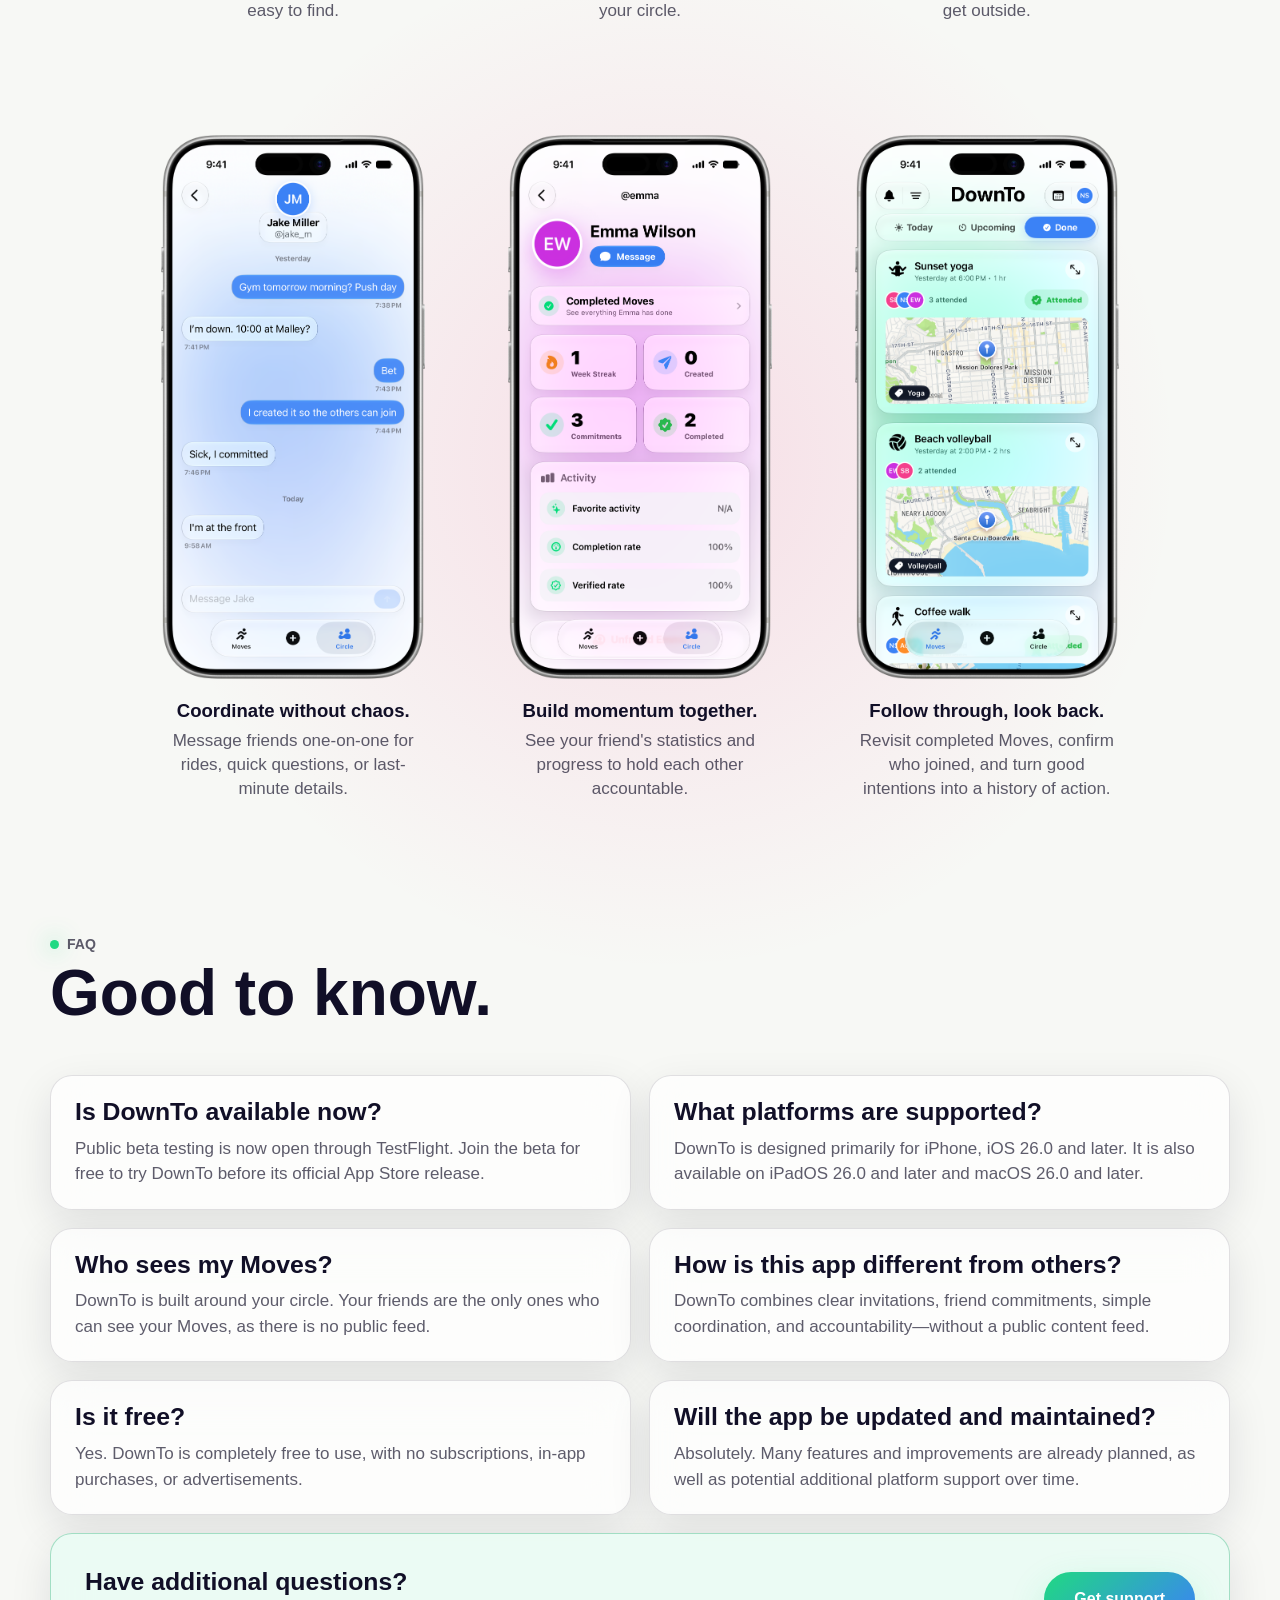
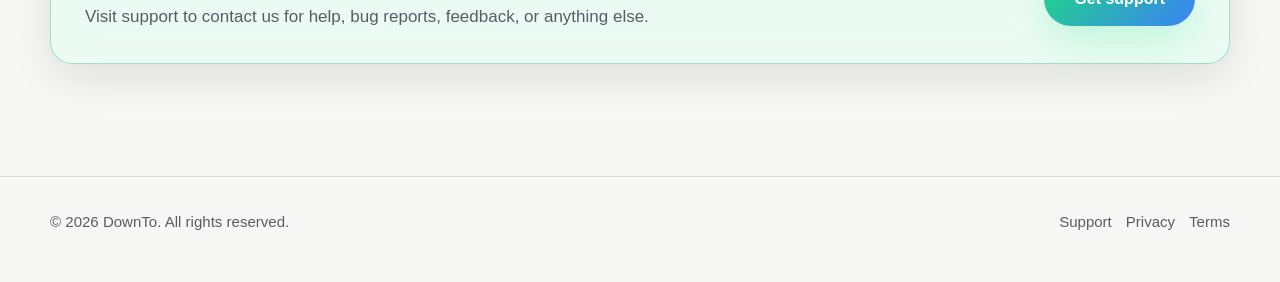
==== commit 8678b8aa: "TestFlight release" ====
--- a/index.html
+++ b/index.html
@@ -48,7 +48,7 @@
                 <p class="lead">DownTo is the social app for active people who would rather get out there and do something than just talk about it.</p>
                 <div class="hero-actions">
                     <div class="coming-soon-action">
-                        <button class="testflight-button is-disabled" type="button" aria-disabled="true" aria-describedby="testflight-status">
+                        <a class="testflight-button" href="https://testflight.apple.com/join/SWCCgnxC" target="_blank" rel="noopener noreferrer" aria-label="Join the DownTo beta on TestFlight">
                             <svg class="testflight-icon" viewBox="0 0 30 30" aria-hidden="true">
                                 <path fill="currentColor" d="M15 13.2c-1.7-1.1-4.9-4.1-5-6.7-.1-1.8 1.3-3.3 3-3.3 3 0 3.6 5.5 3.2 9.8-.4.1-.8.1-1.2.2Z"/>
                                 <path fill="currentColor" d="M16.6 16.7c1.9-.8 6.1-1.8 8.3-.3 1.5 1 1.8 3 .8 4.4-1.8 2.4-7 .1-10.4-2.6.4-.4.8-.9 1.3-1.5Z"/>
@@ -56,8 +56,7 @@
                                 <circle cx="15" cy="15" r="3.2" fill="currentColor"/>
                             </svg>
                             <span class="app-store-copy"><small>Download beta on</small>TestFlight</span>
-                        </button>
-                        <span class="coming-soon-prompt" id="testflight-status" role="status" aria-live="polite">Public testing begins soon</span>
+                        </a>
                     </div>
                     <div class="coming-soon-action">
                         <button class="app-store-button is-disabled" type="button" aria-disabled="true" aria-describedby="app-store-status">
@@ -228,11 +227,11 @@
             <div class="faq-grid">
                 <article class="faq-item reveal">
                     <h3>Is DownTo available now?</h3>
-                    <p>Not yet, but you won't have to wait long. Public TestFlight testing begins soon, and a release date will be announced shortly after that.</p>
-                </article>
-                <article class="faq-item reveal">
-                    <h3>What platforms will be supported?</h3>
-                    <p>DownTo is designed primarily for iPhone, iOS 26.0+. It will also be available on iPadOS 26.0+ and macOS 26.0+ at launch.</p>
+                    <p>Public beta testing is now open through TestFlight. Join the beta for free to try DownTo before its official App Store release.</p>
+                </article>
+                <article class="faq-item reveal">
+                    <h3>What platforms are supported?</h3>
+                    <p>DownTo is designed primarily for iPhone, iOS 26.0 and later. It is also available on iPadOS 26.0 and later and macOS 26.0 and later.</p>
                 </article>
                 <article class="faq-item reveal">
                     <h3>Who sees my Moves?</h3>
